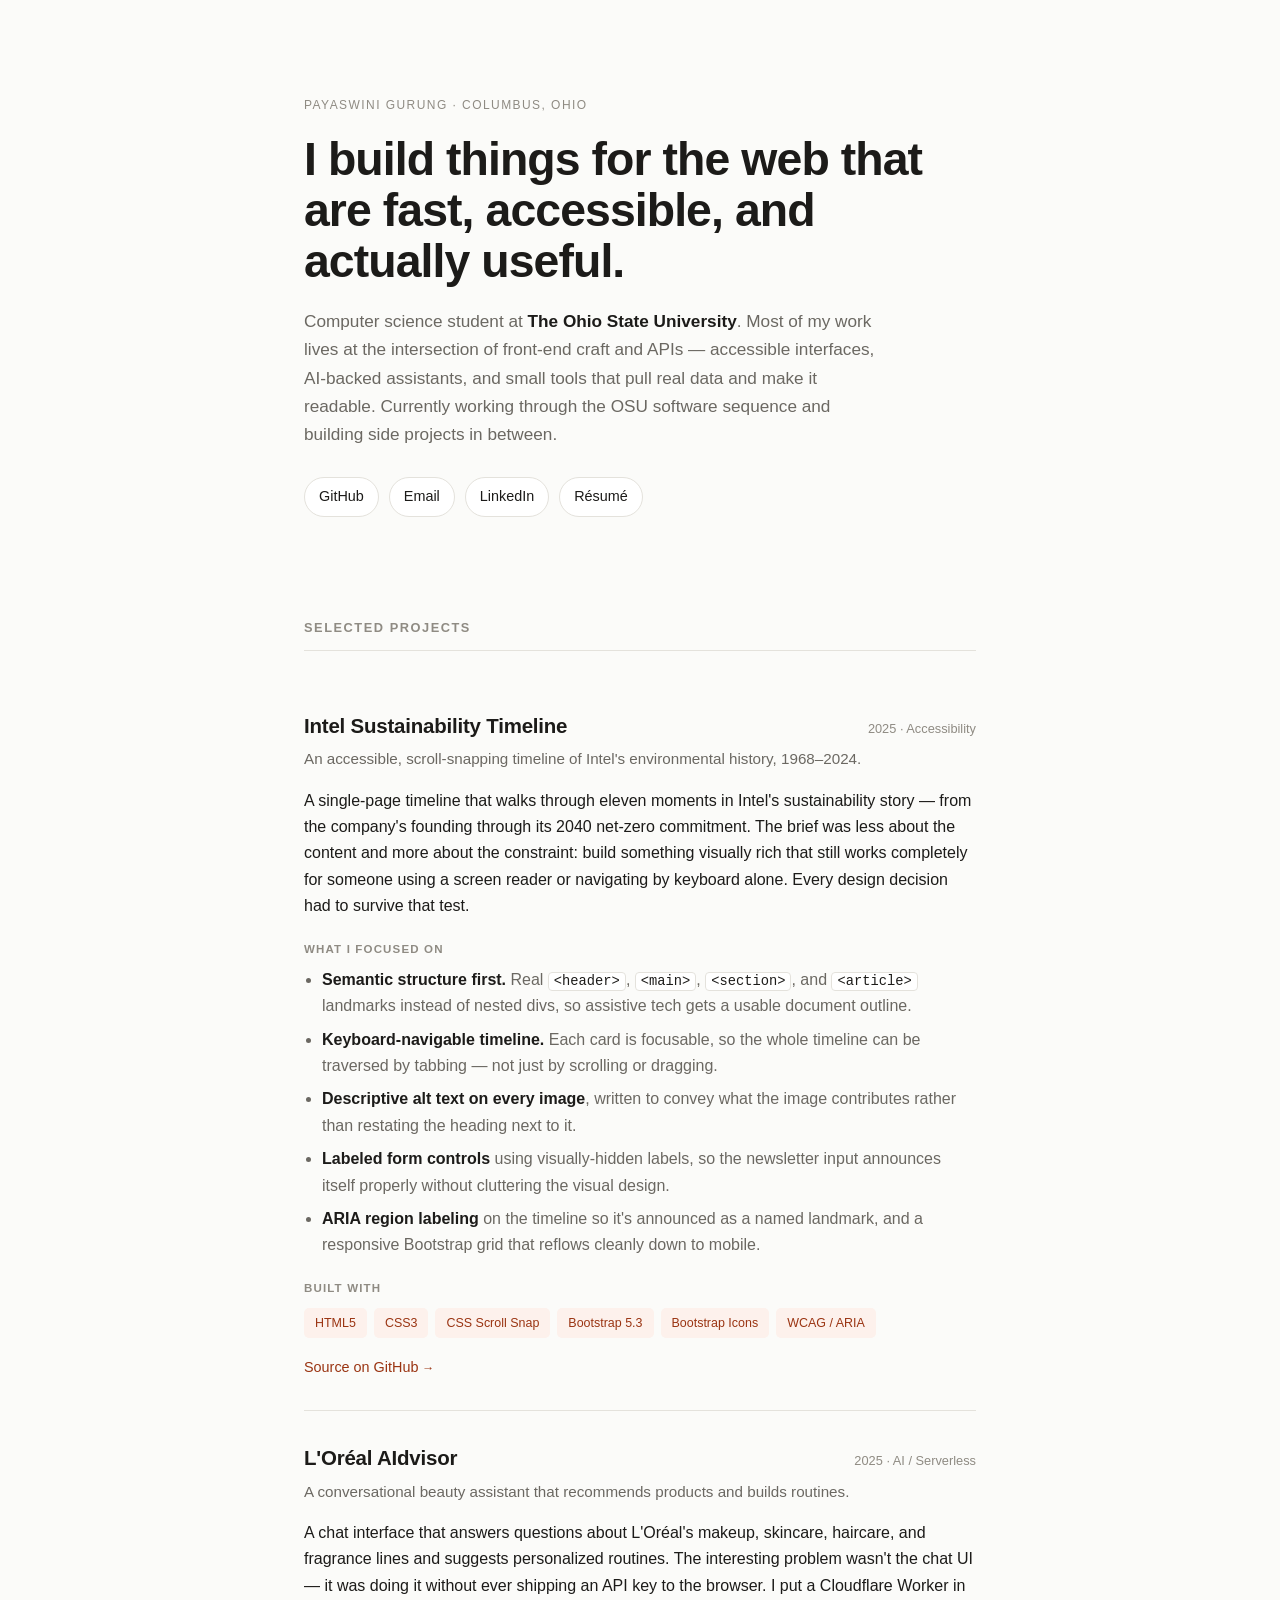
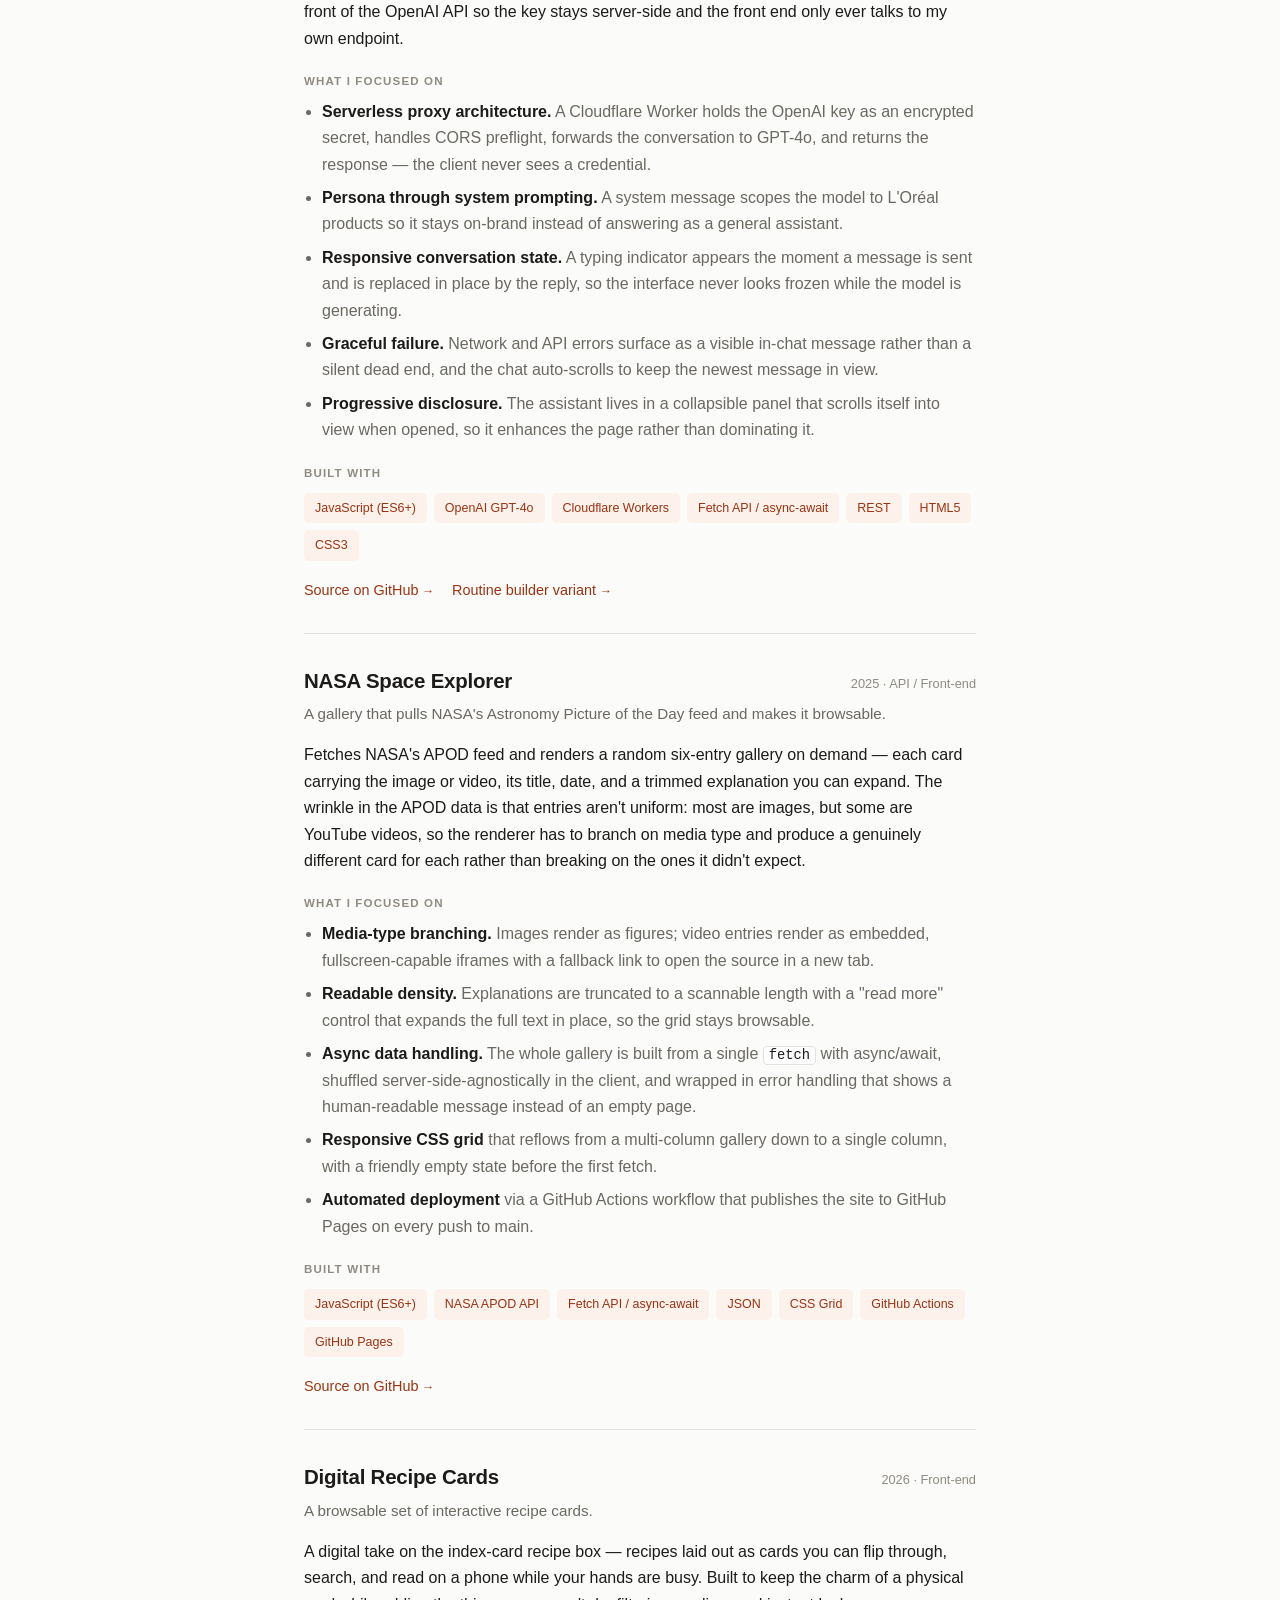
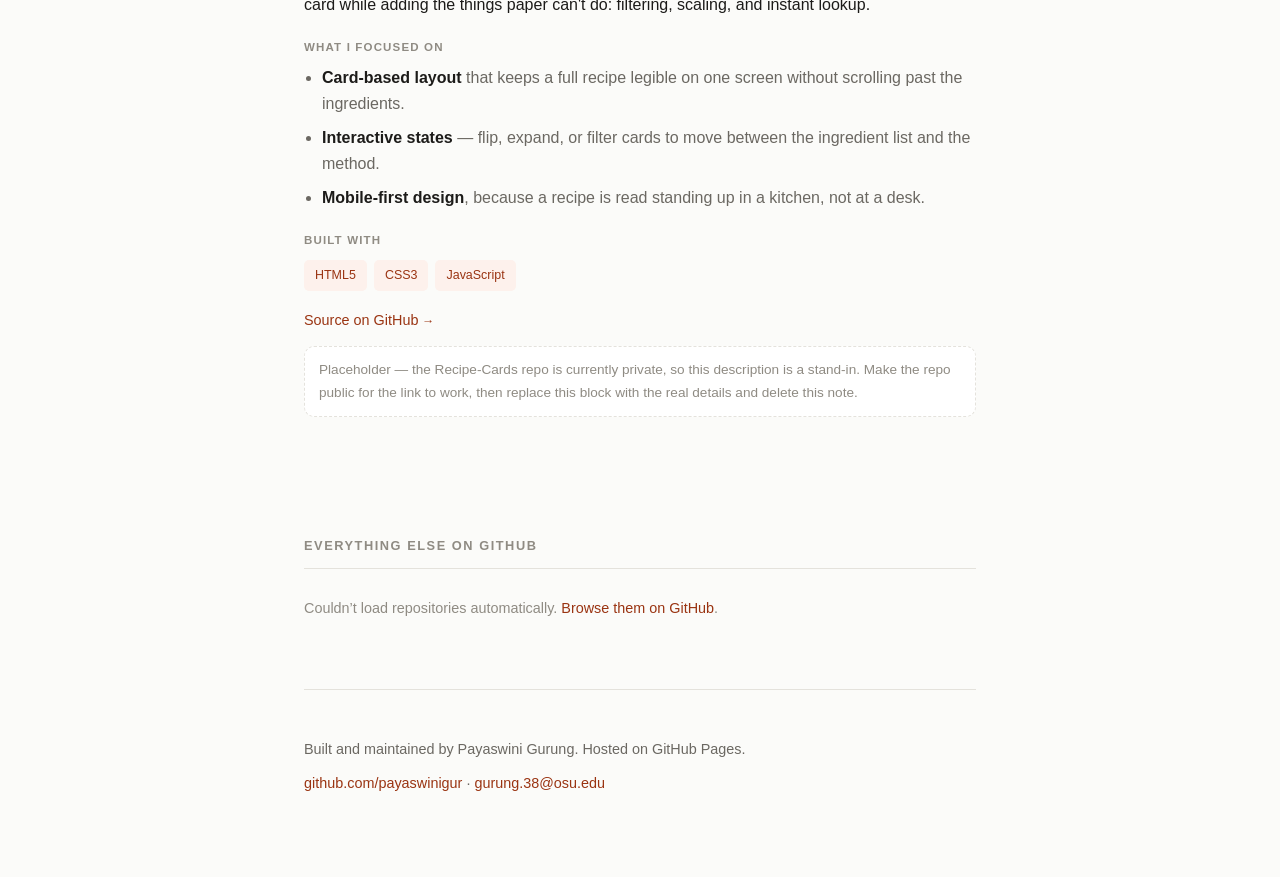
==== index.html @ 6ae2b845 "Add files via upload" ====
<!DOCTYPE html>
<html lang="en">
<head>
<meta charset="utf-8">
<meta name="viewport" content="width=device-width, initial-scale=1">
<title>Payaswini Gurung</title>
<meta name="description" content="Payaswini Gurung — computer science student at The Ohio State University. Projects in accessible web design, AI assistants, and API-driven interfaces.">

<!-- ============================================================
     EDIT ME: search for "EDIT ME" to find everything you should
     personalize — links, intro text, and the recipe card project.
     ============================================================ -->

<style>
  :root {
    --bg:        #fbfbf9;
    --surface:   #ffffff;
    --border:    #e4e2dc;
    --text:      #1c1b19;
    --muted:     #6b6862;
    --faint:     #8f8b83;
    --accent:    #9a3412;
    --accent-bg: #fdf1ec;
    --radius: 10px;
    --maxw: 720px;
  }

  @media (prefers-color-scheme: dark) {
    :root {
      --bg:        #16161a;
      --surface:   #1e1e23;
      --border:    #33333b;
      --text:      #eceae6;
      --muted:     #a5a19a;
      --faint:     #7e7a73;
      --accent:    #f0885c;
      --accent-bg: #2a1f1a;
    }
  }

  * { box-sizing: border-box; }

  html { scroll-behavior: smooth; }

  body {
    margin: 0;
    background: var(--bg);
    color: var(--text);
    font: 16px/1.65 ui-sans-serif, -apple-system, BlinkMacSystemFont, "Segoe UI", Inter, Roboto, Helvetica, Arial, sans-serif;
    -webkit-font-smoothing: antialiased;
  }

  .wrap {
    max-width: var(--maxw);
    margin: 0 auto;
    padding: 0 24px;
  }

  a { color: var(--accent); text-decoration: none; }
  a:hover { text-decoration: underline; }
  a:focus-visible,
  button:focus-visible {
    outline: 2px solid var(--accent);
    outline-offset: 3px;
    border-radius: 3px;
  }

  /* ---------- skip link ---------- */
  .skip {
    position: absolute;
    left: -9999px;
    top: 0;
    background: var(--accent);
    color: #fff;
    padding: 10px 16px;
    z-index: 100;
  }
  .skip:focus { left: 8px; top: 8px; }

  /* ---------- header ---------- */
  header.hero {
    padding: 96px 0 56px;
  }
  .eyebrow {
    font-size: 12px;
    letter-spacing: .12em;
    text-transform: uppercase;
    color: var(--faint);
    margin: 0 0 18px;
  }
  h1 {
    font-size: clamp(2.1rem, 6vw, 2.9rem);
    line-height: 1.1;
    letter-spacing: -0.02em;
    margin: 0 0 20px;
    font-weight: 600;
  }
  .lede {
    font-size: 1.075rem;
    color: var(--muted);
    margin: 0 0 28px;
    max-width: 60ch;
  }
  .lede strong { color: var(--text); font-weight: 600; }

  .links {
    display: flex;
    flex-wrap: wrap;
    gap: 10px;
    list-style: none;
    padding: 0;
    margin: 0;
  }
  .links a {
    display: inline-block;
    padding: 7px 14px;
    border: 1px solid var(--border);
    border-radius: 100px;
    font-size: .9rem;
    color: var(--text);
    background: var(--surface);
    transition: border-color .15s, color .15s;
  }
  .links a:hover {
    text-decoration: none;
    border-color: var(--accent);
    color: var(--accent);
  }

  /* ---------- sections ---------- */
  section { padding: 44px 0; }

  h2 {
    font-size: .8rem;
    letter-spacing: .12em;
    text-transform: uppercase;
    color: var(--faint);
    font-weight: 600;
    margin: 0 0 28px;
    padding-bottom: 12px;
    border-bottom: 1px solid var(--border);
  }

  /* ---------- project ---------- */
  .project {
    padding: 30px 0;
    border-bottom: 1px solid var(--border);
  }
  .project:last-of-type { border-bottom: none; }

  .project-head {
    display: flex;
    align-items: baseline;
    justify-content: space-between;
    gap: 16px;
    flex-wrap: wrap;
    margin-bottom: 4px;
  }
  .project h3 {
    font-size: 1.28rem;
    font-weight: 600;
    letter-spacing: -0.01em;
    margin: 0;
  }
  .project h3 a { color: var(--text); }
  .project h3 a:hover { color: var(--accent); text-decoration: none; }

  .meta {
    font-size: .8rem;
    color: var(--faint);
    white-space: nowrap;
  }

  .tagline {
    color: var(--muted);
    font-size: .95rem;
    margin: 0 0 16px;
  }

  .project p.body { margin: 0 0 16px; }

  .detail-label {
    font-size: .72rem;
    letter-spacing: .1em;
    text-transform: uppercase;
    color: var(--faint);
    font-weight: 600;
    margin: 20px 0 8px;
  }

  .project ul.points {
    margin: 0 0 4px;
    padding-left: 18px;
  }
  .project ul.points li {
    margin-bottom: 7px;
    color: var(--muted);
  }
  .project ul.points li strong { color: var(--text); font-weight: 600; }

  code {
    font-family: ui-monospace, SFMono-Regular, "SF Mono", Menlo, Consolas, monospace;
    font-size: .86em;
    background: var(--surface);
    border: 1px solid var(--border);
    border-radius: 4px;
    padding: 1px 5px;
    color: var(--text);
  }

  /* ---------- tech chips ---------- */
  .stack {
    display: flex;
    flex-wrap: wrap;
    gap: 7px;
    list-style: none;
    padding: 0;
    margin: 10px 0 18px;
  }
  .stack li {
    font-size: .78rem;
    padding: 4px 10px;
    border-radius: 5px;
    background: var(--accent-bg);
    color: var(--accent);
    border: 1px solid transparent;
    font-weight: 500;
  }

  .project-links {
    display: flex;
    gap: 18px;
    flex-wrap: wrap;
    font-size: .9rem;
    margin-top: 18px;
  }
  .project-links a::after {
    content: " →";
    font-size: .85em;
  }

  .note {
    font-size: .85rem;
    color: var(--faint);
    background: var(--surface);
    border: 1px dashed var(--border);
    border-radius: var(--radius);
    padding: 12px 14px;
    margin: 14px 0 0;
  }

  /* ---------- repo grid ---------- */
  #repo-grid {
    display: grid;
    grid-template-columns: repeat(auto-fill, minmax(220px, 1fr));
    gap: 12px;
    list-style: none;
    padding: 0;
    margin: 0;
  }
  .repo {
    border: 1px solid var(--border);
    border-radius: var(--radius);
    background: var(--surface);
    padding: 15px 16px;
    transition: border-color .15s;
  }
  .repo:hover { border-color: var(--accent); }
  .repo a {
    color: var(--text);
    font-weight: 600;
    font-size: .95rem;
    word-break: break-word;
  }
  .repo a:hover { color: var(--accent); text-decoration: none; }
  .repo p {
    margin: 6px 0 0;
    font-size: .85rem;
    color: var(--muted);
  }
  .repo .lang {
    display: inline-block;
    margin-top: 10px;
    font-size: .74rem;
    color: var(--faint);
  }
  .status {
    color: var(--faint);
    font-size: .9rem;
    margin: 0;
  }

  /* ---------- footer ---------- */
  footer {
    padding: 48px 0 72px;
    border-top: 1px solid var(--border);
    margin-top: 24px;
    color: var(--muted);
    font-size: .9rem;
  }
  footer p { margin: 0 0 10px; }

  @media (max-width: 520px) {
    header.hero { padding: 64px 0 40px; }
    .meta { white-space: normal; }
  }
</style>
</head>
<body>

<a class="skip" href="#main">Skip to content</a>

<div class="wrap">

  <header class="hero">
    <p class="eyebrow">Payaswini&nbsp;Gurung · Columbus, Ohio</p>
    <h1>I build things for the web that are fast, accessible, and actually useful.</h1>

    <!-- EDIT ME: rewrite this paragraph in your own voice -->
    <p class="lede">
      Computer science student at <strong>The Ohio State University</strong>. Most of my work
      lives at the intersection of front-end craft and APIs — accessible interfaces, AI-backed
      assistants, and small tools that pull real data and make it readable. Currently working
      through the OSU software sequence and building side projects in between.
    </p>

    <!-- EDIT ME: swap in your real LinkedIn / resume URLs, or delete lines you don't want -->
    <ul class="links">
      <li><a href="https://github.com/payaswinigur">GitHub</a></li>
      <li><a href="mailto:gurung.38@osu.edu">Email</a></li>
      <li><a href="https://www.linkedin.com/in/YOUR-LINKEDIN-HANDLE">LinkedIn</a></li>
      <li><a href="resume.pdf">Résumé</a></li>
    </ul>
  </header>

  <main id="main">

    <!-- ==================== FEATURED PROJECTS ==================== -->
    <section id="projects">
      <h2>Selected Projects</h2>

      <!-- ---------- 1. Intel Accessibility ---------- -->
      <article class="project">
        <div class="project-head">
          <h3><a href="https://github.com/payaswinigur/03IntelAccesibility">Intel Sustainability Timeline</a></h3>
          <span class="meta">2025 · Accessibility</span>
        </div>
        <p class="tagline">An accessible, scroll-snapping timeline of Intel's environmental history, 1968–2024.</p>

        <p class="body">
          A single-page timeline that walks through eleven moments in Intel's sustainability
          story — from the company's founding through its 2040 net-zero commitment. The brief was
          less about the content and more about the constraint: build something visually rich
          that still works completely for someone using a screen reader or navigating by keyboard
          alone. Every design decision had to survive that test.
        </p>

        <p class="detail-label">What I focused on</p>
        <ul class="points">
          <li><strong>Semantic structure first.</strong> Real <code>&lt;header&gt;</code>, <code>&lt;main&gt;</code>, <code>&lt;section&gt;</code>, and <code>&lt;article&gt;</code> landmarks instead of nested divs, so assistive tech gets a usable document outline.</li>
          <li><strong>Keyboard-navigable timeline.</strong> Each card is focusable, so the whole timeline can be traversed by tabbing — not just by scrolling or dragging.</li>
          <li><strong>Descriptive alt text on every image</strong>, written to convey what the image contributes rather than restating the heading next to it.</li>
          <li><strong>Labeled form controls</strong> using visually-hidden labels, so the newsletter input announces itself properly without cluttering the visual design.</li>
          <li><strong>ARIA region labeling</strong> on the timeline so it's announced as a named landmark, and a responsive Bootstrap grid that reflows cleanly down to mobile.</li>
        </ul>

        <p class="detail-label">Built with</p>
        <ul class="stack">
          <li>HTML5</li>
          <li>CSS3</li>
          <li>CSS Scroll Snap</li>
          <li>Bootstrap 5.3</li>
          <li>Bootstrap Icons</li>
          <li>WCAG / ARIA</li>
        </ul>

        <div class="project-links">
          <a href="https://github.com/payaswinigur/03IntelAccesibility">Source on GitHub</a>
        </div>
      </article>

      <!-- ---------- 2. L'Oréal chatbot ---------- -->
      <article class="project">
        <div class="project-head">
          <h3><a href="https://github.com/payaswinigur/lorealChatBot">L'Oréal AIdvisor</a></h3>
          <span class="meta">2025 · AI / Serverless</span>
        </div>
        <p class="tagline">A conversational beauty assistant that recommends products and builds routines.</p>

        <p class="body">
          A chat interface that answers questions about L'Oréal's makeup, skincare, haircare, and
          fragrance lines and suggests personalized routines. The interesting problem wasn't the
          chat UI — it was doing it without ever shipping an API key to the browser. I put a
          Cloudflare Worker in front of the OpenAI API so the key stays server-side and the
          front end only ever talks to my own endpoint.
        </p>

        <p class="detail-label">What I focused on</p>
        <ul class="points">
          <li><strong>Serverless proxy architecture.</strong> A Cloudflare Worker holds the OpenAI key as an encrypted secret, handles CORS preflight, forwards the conversation to GPT-4o, and returns the response — the client never sees a credential.</li>
          <li><strong>Persona through system prompting.</strong> A system message scopes the model to L'Oréal products so it stays on-brand instead of answering as a general assistant.</li>
          <li><strong>Responsive conversation state.</strong> A typing indicator appears the moment a message is sent and is replaced in place by the reply, so the interface never looks frozen while the model is generating.</li>
          <li><strong>Graceful failure.</strong> Network and API errors surface as a visible in-chat message rather than a silent dead end, and the chat auto-scrolls to keep the newest message in view.</li>
          <li><strong>Progressive disclosure.</strong> The assistant lives in a collapsible panel that scrolls itself into view when opened, so it enhances the page rather than dominating it.</li>
        </ul>

        <p class="detail-label">Built with</p>
        <ul class="stack">
          <li>JavaScript (ES6+)</li>
          <li>OpenAI GPT-4o</li>
          <li>Cloudflare Workers</li>
          <li>Fetch API / async-await</li>
          <li>REST</li>
          <li>HTML5</li>
          <li>CSS3</li>
        </ul>

        <div class="project-links">
          <a href="https://github.com/payaswinigur/lorealChatBot">Source on GitHub</a>
          <a href="https://github.com/payaswinigur/09-prj-loreal-routine-builder">Routine builder variant</a>
        </div>
      </article>

      <!-- ---------- 3. NASA Space Explorer ---------- -->
      <article class="project">
        <div class="project-head">
          <h3><a href="https://github.com/payaswinigur/09-nasa-space-explorer-v2">NASA Space Explorer</a></h3>
          <span class="meta">2025 · API / Front-end</span>
        </div>
        <p class="tagline">A gallery that pulls NASA's Astronomy Picture of the Day feed and makes it browsable.</p>

        <p class="body">
          Fetches NASA's APOD feed and renders a random six-entry gallery on demand — each card
          carrying the image or video, its title, date, and a trimmed explanation you can expand.
          The wrinkle in the APOD data is that entries aren't uniform: most are images, but some
          are YouTube videos, so the renderer has to branch on media type and produce a genuinely
          different card for each rather than breaking on the ones it didn't expect.
        </p>

        <p class="detail-label">What I focused on</p>
        <ul class="points">
          <li><strong>Media-type branching.</strong> Images render as figures; video entries render as embedded, fullscreen-capable iframes with a fallback link to open the source in a new tab.</li>
          <li><strong>Readable density.</strong> Explanations are truncated to a scannable length with a "read more" control that expands the full text in place, so the grid stays browsable.</li>
          <li><strong>Async data handling.</strong> The whole gallery is built from a single <code>fetch</code> with async/await, shuffled server-side-agnostically in the client, and wrapped in error handling that shows a human-readable message instead of an empty page.</li>
          <li><strong>Responsive CSS grid</strong> that reflows from a multi-column gallery down to a single column, with a friendly empty state before the first fetch.</li>
          <li><strong>Automated deployment</strong> via a GitHub Actions workflow that publishes the site to GitHub Pages on every push to main.</li>
        </ul>

        <p class="detail-label">Built with</p>
        <ul class="stack">
          <li>JavaScript (ES6+)</li>
          <li>NASA APOD API</li>
          <li>Fetch API / async-await</li>
          <li>JSON</li>
          <li>CSS Grid</li>
          <li>GitHub Actions</li>
          <li>GitHub Pages</li>
        </ul>

        <div class="project-links">
          <a href="https://github.com/payaswinigur/09-nasa-space-explorer-v2">Source on GitHub</a>
        </div>
      </article>

      <!-- ---------- 4. Digital Recipe Cards ---------- -->
      <!-- EDIT ME: this repo is private, so I couldn't read the code. Replace the
           description, bullets, and stack below with the real details, then delete
           the .note paragraph at the bottom of this block. -->
      <article class="project">
        <div class="project-head">
          <h3><a href="https://github.com/payaswinigur/Recipe-Cards">Digital Recipe Cards</a></h3>
          <span class="meta">2026 · Front-end</span>
        </div>
        <p class="tagline">A browsable set of interactive recipe cards.</p>

        <p class="body">
          A digital take on the index-card recipe box — recipes laid out as cards you can flip
          through, search, and read on a phone while your hands are busy. Built to keep the
          charm of a physical card while adding the things paper can't do: filtering, scaling,
          and instant lookup.
        </p>

        <p class="detail-label">What I focused on</p>
        <ul class="points">
          <li><strong>Card-based layout</strong> that keeps a full recipe legible on one screen without scrolling past the ingredients.</li>
          <li><strong>Interactive states</strong> — flip, expand, or filter cards to move between the ingredient list and the method.</li>
          <li><strong>Mobile-first design</strong>, because a recipe is read standing up in a kitchen, not at a desk.</li>
        </ul>

        <p class="detail-label">Built with</p>
        <ul class="stack">
          <li>HTML5</li>
          <li>CSS3</li>
          <li>JavaScript</li>
        </ul>

        <div class="project-links">
          <a href="https://github.com/payaswinigur/Recipe-Cards">Source on GitHub</a>
        </div>

        <p class="note">
          Placeholder — the Recipe-Cards repo is currently private, so this description is a
          stand-in. Make the repo public for the link to work, then replace this block with the
          real details and delete this note.
        </p>
      </article>

    </section>

    <!-- ==================== AUTO-LOADED REPOS ==================== -->
    <section id="more">
      <h2>Everything Else on GitHub</h2>
      <p class="status" id="repo-status">Loading repositories…</p>
      <ul id="repo-grid"></ul>
    </section>

  </main>

  <footer>
    <p>Built and maintained by Payaswini Gurung. Hosted on GitHub Pages.</p>
    <p>
      <a href="https://github.com/payaswinigur">github.com/payaswinigur</a> ·
      <a href="mailto:gurung.38@osu.edu">gurung.38@osu.edu</a>
    </p>
  </footer>

</div>

<script>
(function () {
  "use strict";

  var USERNAME = "payaswinigur";

  // Repos already covered in the Selected Projects section above — hidden from the list.
  var FEATURED = [
    "03IntelAccesibility",
    "lorealChatBot",
    "09-prj-loreal-routine-builder",
    "09-nasa-space-explorer-v2",
    "Recipe-Cards"
  ];

  // Nicer display names for repos whose folder name doesn't read well.
  var NAME_OVERRIDES = {
    "IntelLorealChatbot":            "Intel × L'Oréal Chatbot",
    "IntelThroughTheYears":          "Intel Through the Years",
    "PersonalProject":               "DanceFormation",
    "CluelessAI":                    "CluelessAI",
    "charity-waterFinal":            "charity: water — Final",
    "charity-waterPrototype":        "charity: water — Prototype",
    "Travel-Water":                  "Travel: Water",
    "05-prj-intel-event-check-in":   "Intel Event Check-In"
  };

  // Hand-written descriptions. These take priority over GitHub's own description field.
  var FALLBACK_DESC = {
    "IntelLorealChatbot":            "Chat-assistant prototype exploring layout and message flow.",
    "IntelThroughTheYears":          "Interactive timeline of Intel's history and milestones.",
    "05-prj-intel-event-check-in":   "Event check-in form with live attendee tracking and progress state.",
    "charity-waterFinal":            "Interactive game raising awareness for clean-water access.",
    "charity-waterPrototype":        "Early prototype of the charity: water awareness game.",
    "Travel":                        "Browser game built around travel and resource decisions.",
    "Travel-Water":                  "Water-themed variant of the travel game.",
    "PersonalProject":               "DanceFormation — a Java component built through the full OSU software-sequence lifecycle: interfaces, kernel implementation, JUnit tests, and documentation."
  };

  var grid   = document.getElementById("repo-grid");
  var status = document.getElementById("repo-status");

  function esc(s) {
    return String(s == null ? "" : s).replace(/[&<>"']/g, function (c) {
      return { "&": "&amp;", "<": "&lt;", ">": "&gt;", '"': "&quot;", "'": "&#39;" }[c];
    });
  }

  function prettyName(name) {
    if (NAME_OVERRIDES[name]) return NAME_OVERRIDES[name];
    // "09-nasa-space-explorer-v2" -> "Nasa Space Explorer V2"
    return name
      .replace(/^\d+[-_]?(prj[-_])?/i, "")
      .replace(/[-_]+/g, " ")
      .replace(/\s+/g, " ")
      .trim()
      .replace(/\b\w/g, function (m) { return m.toUpperCase(); }) || name;
  }

  fetch("https://api.github.com/users/" + USERNAME + "/repos?per_page=100&sort=updated")
    .then(function (res) {
      if (!res.ok) throw new Error("GitHub responded with " + res.status);
      return res.json();
    })
    .then(function (repos) {
      var list = repos.filter(function (r) {
        return !r.fork && !r.archived && FEATURED.indexOf(r.name) === -1;
      });

      if (!list.length) {
        status.textContent = "No other public repositories right now.";
        return;
      }

      status.remove();

      grid.innerHTML = list.map(function (r) {
        var desc = FALLBACK_DESC[r.name] || r.description || "";
        var lang = r.language ? '<span class="lang">' + esc(r.language) + "</span>" : "";
        return '<li class="repo">' +
                 '<a href="' + esc(r.html_url) + '">' + esc(prettyName(r.name)) + "</a>" +
                 (desc ? "<p>" + esc(desc) + "</p>" : "") +
                 lang +
               "</li>";
      }).join("");
    })
    .catch(function (err) {
      status.innerHTML = 'Couldn’t load repositories automatically. ' +
        '<a href="https://github.com/' + USERNAME + '?tab=repositories">Browse them on GitHub</a>.';
      if (window.console) console.error(err);
    });
})();
</script>

</body>
</html>
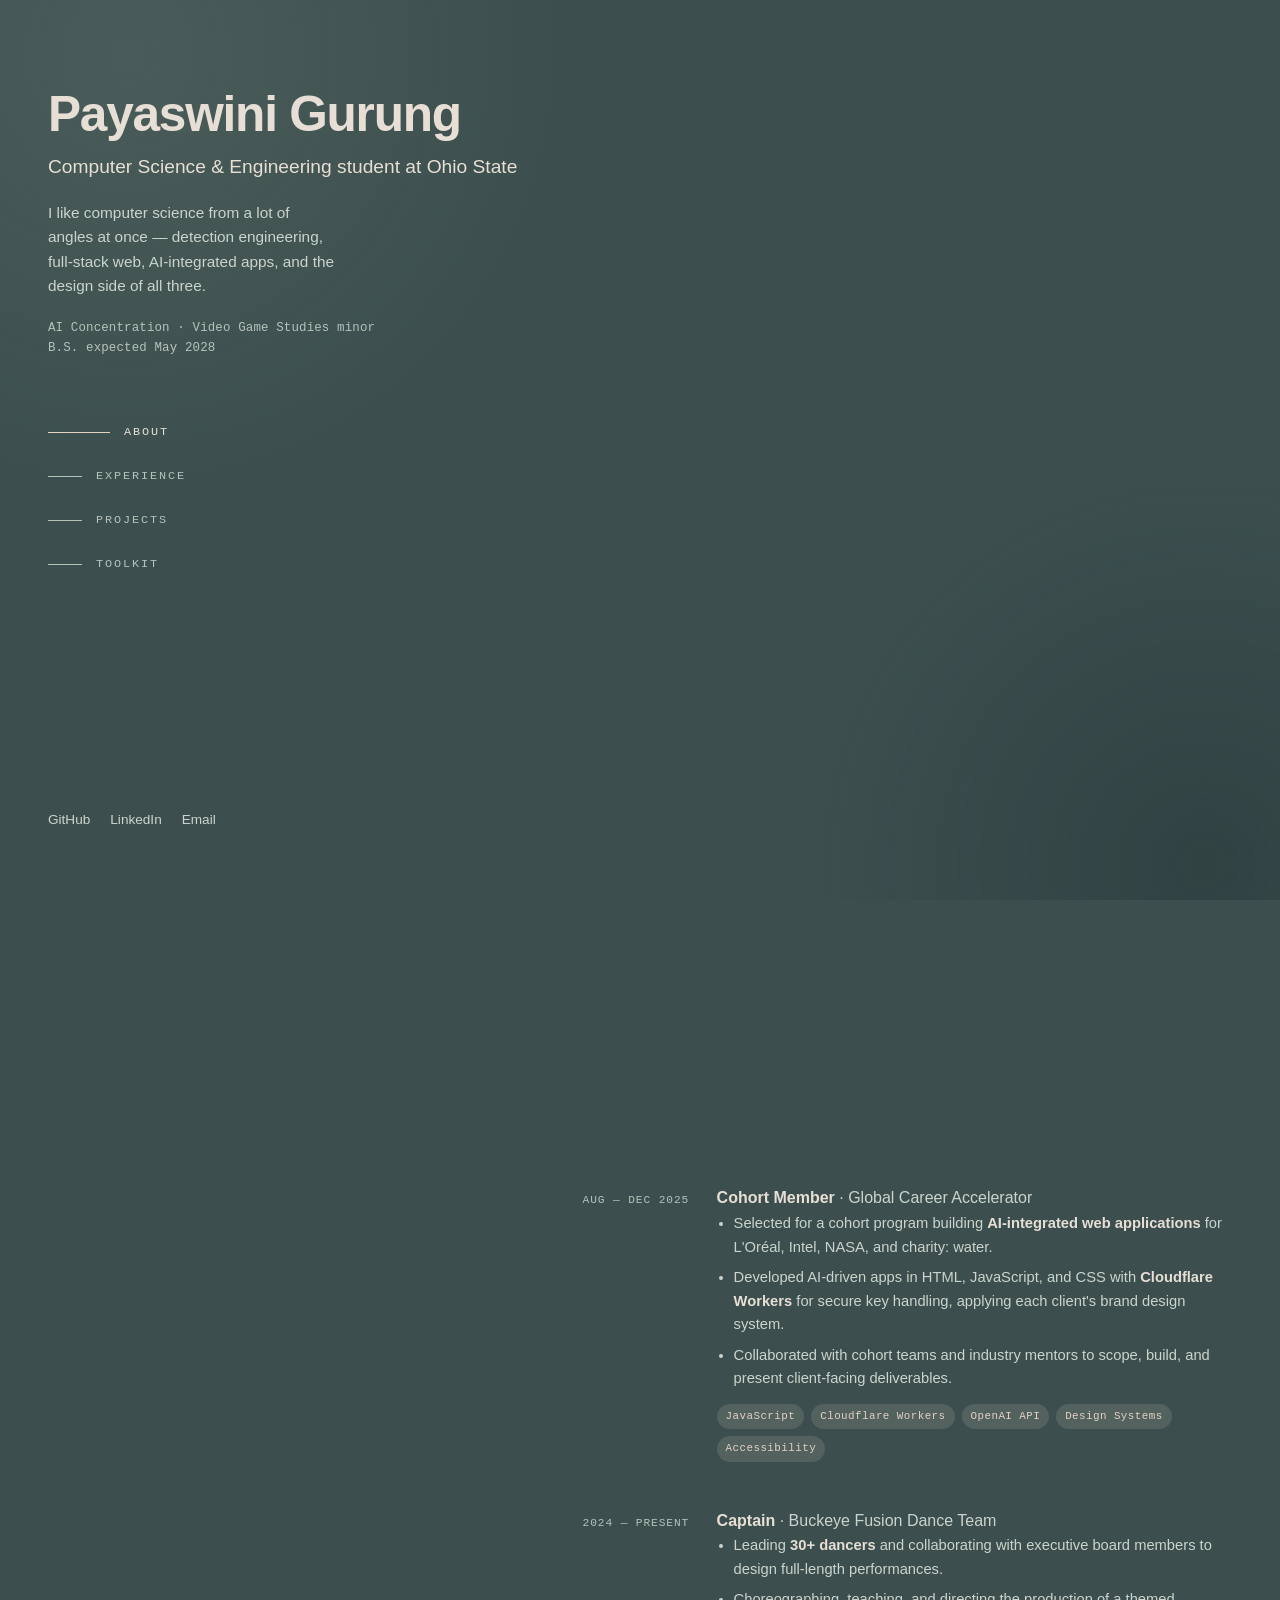
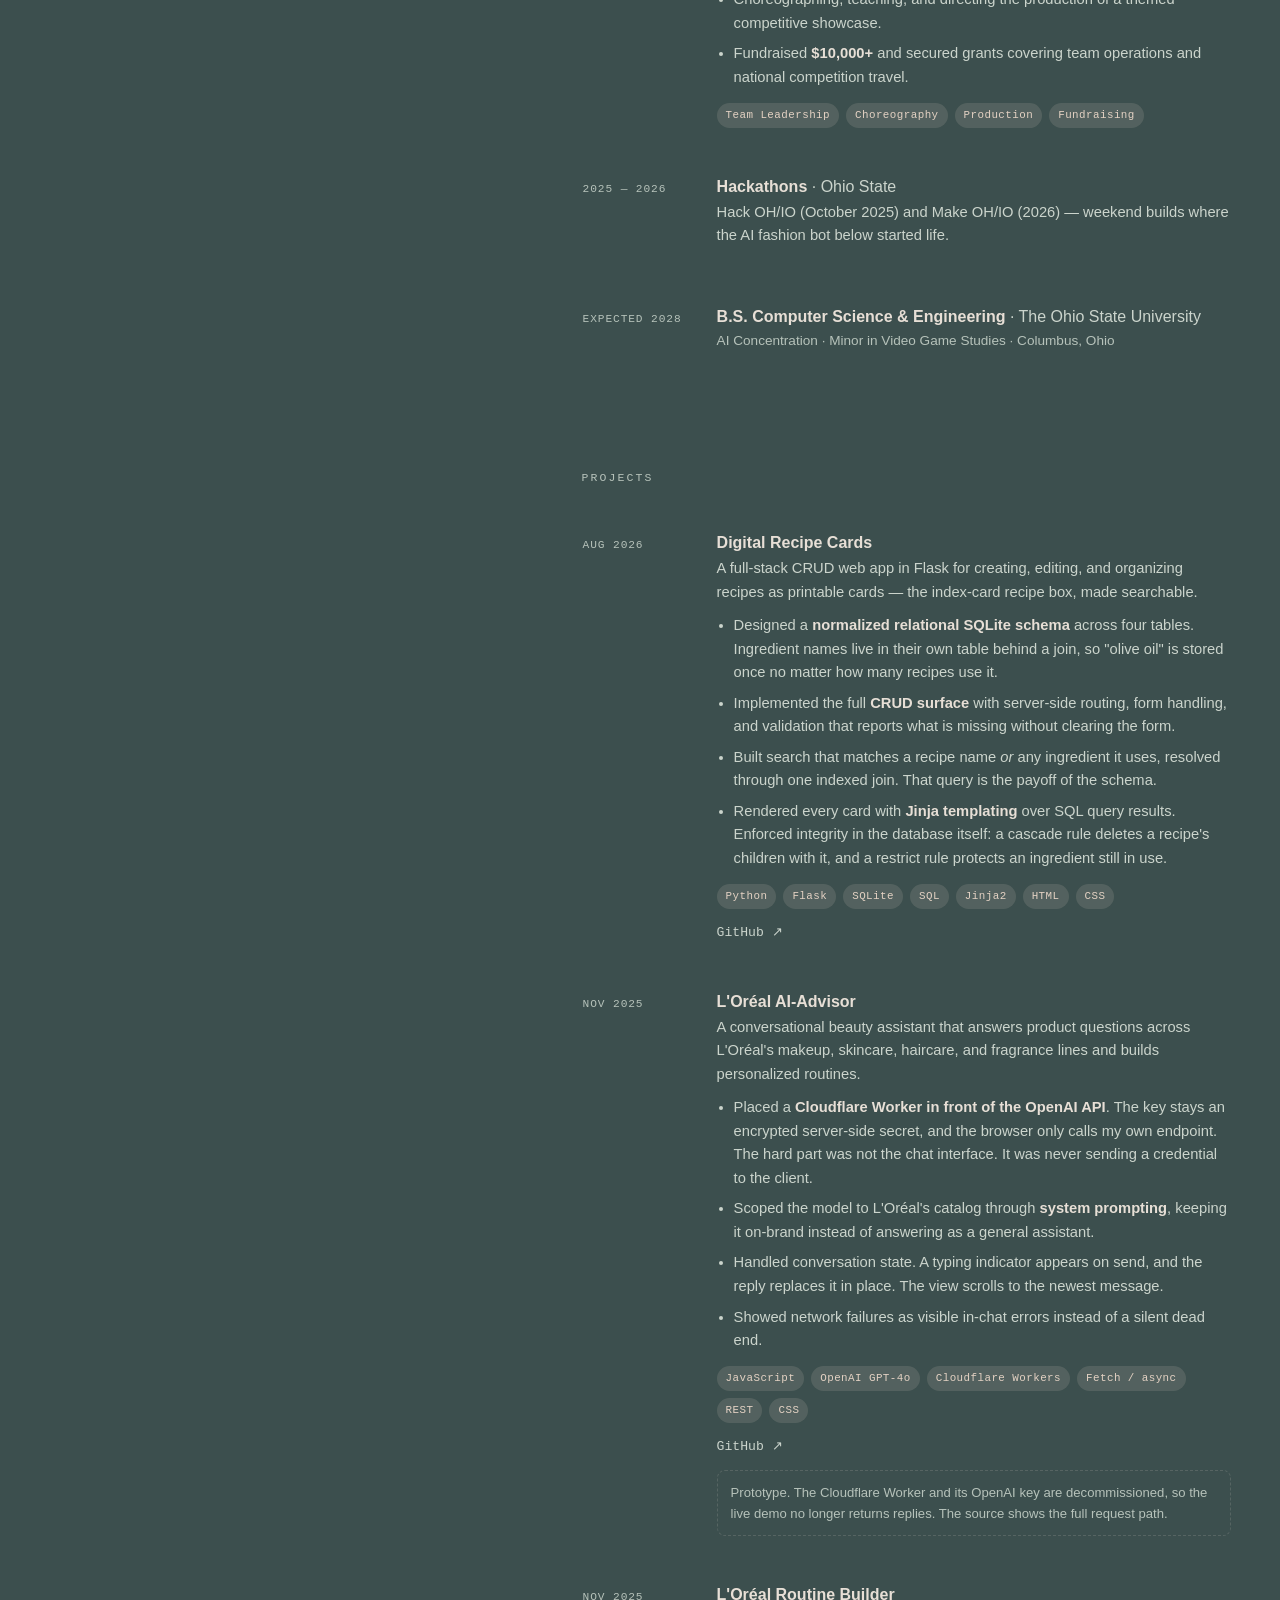
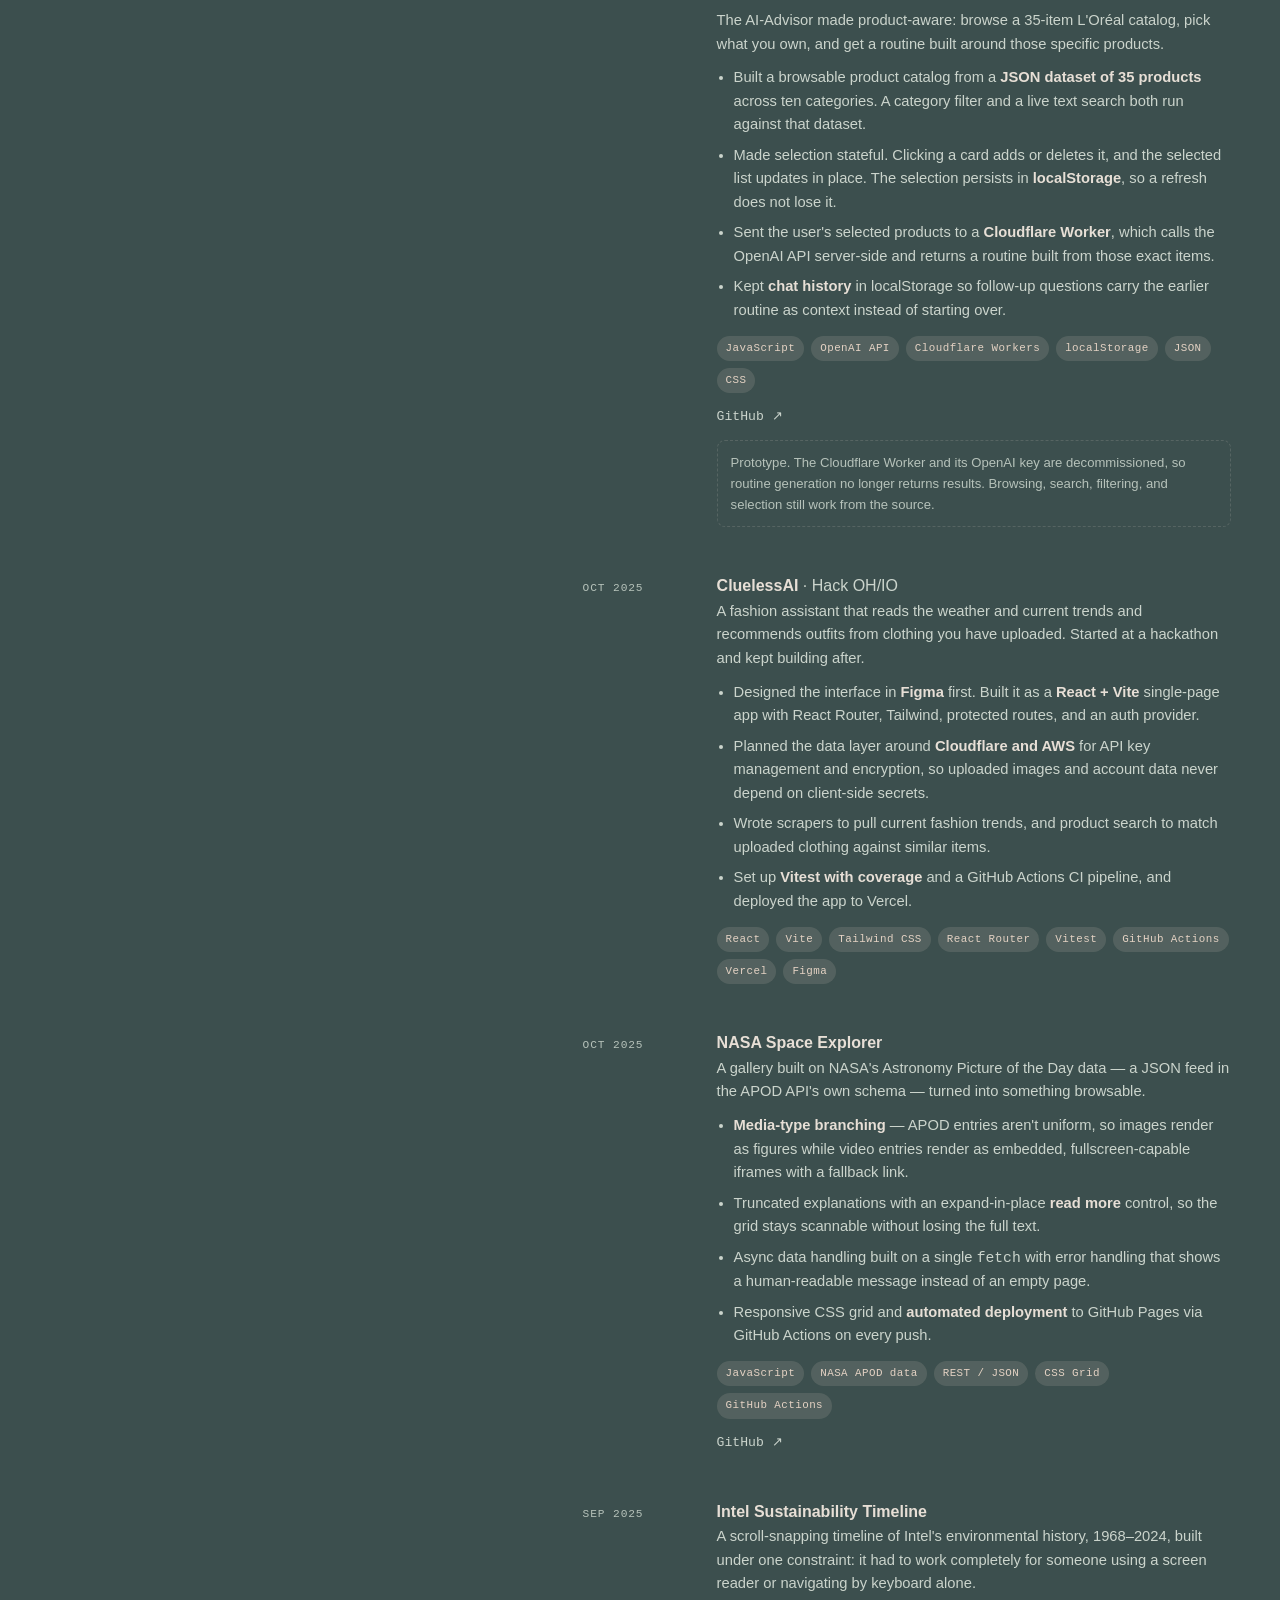
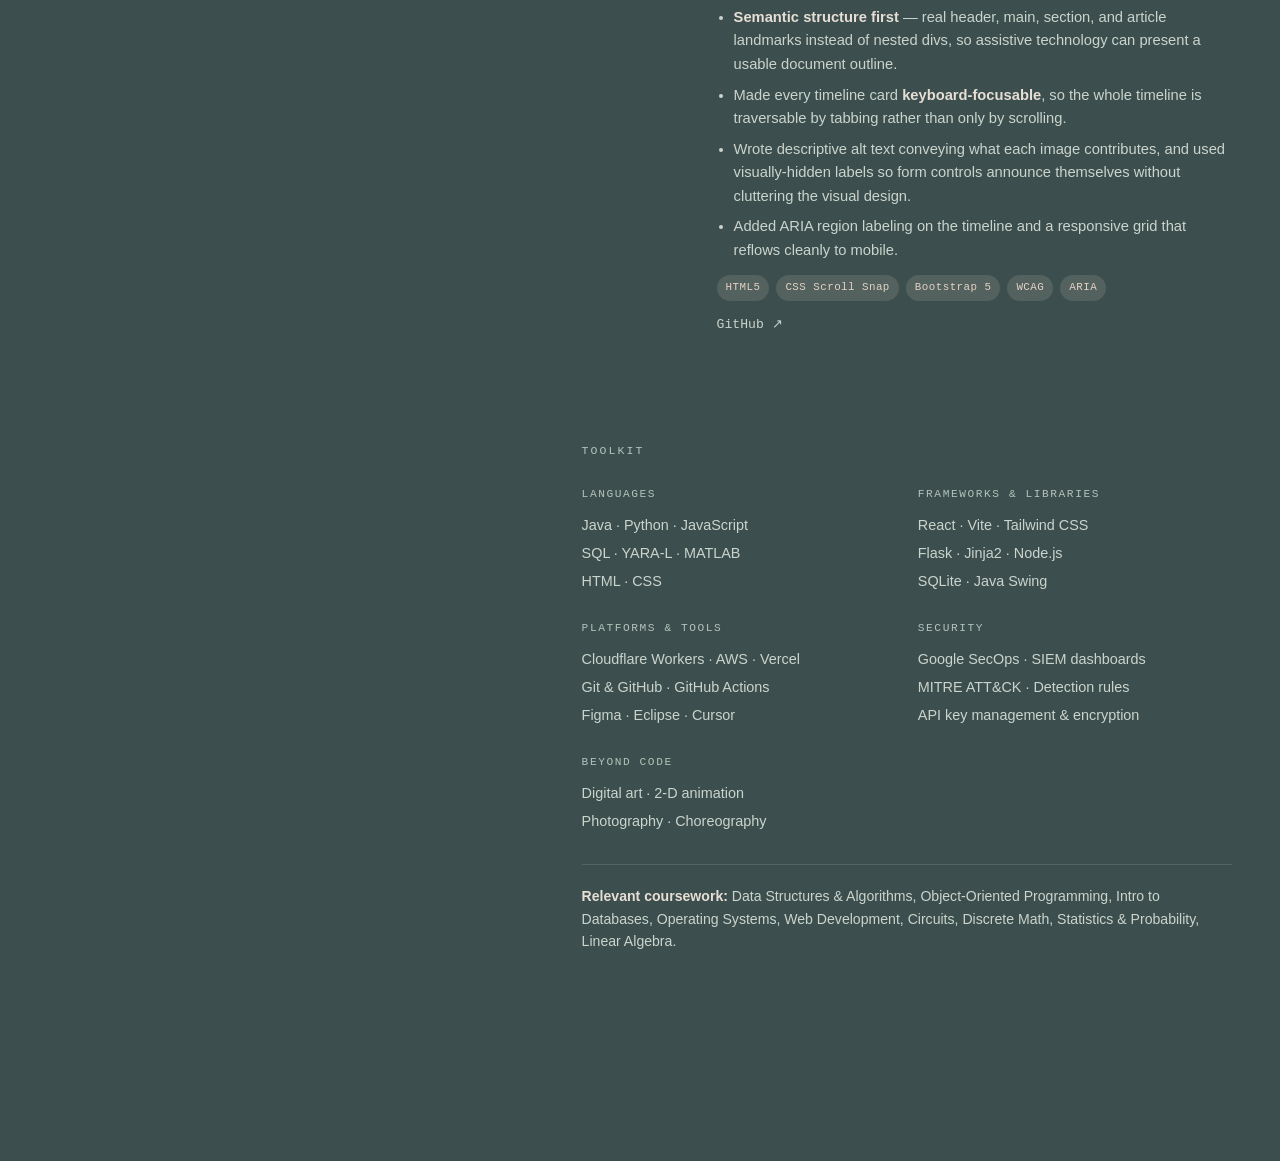
==== commit f2e1cda5: "Add files via upload" ====
--- a/index.html
+++ b/index.html
@@ -4,305 +4,448 @@
 <meta charset="utf-8">
 <meta name="viewport" content="width=device-width, initial-scale=1">
 <title>Payaswini Gurung</title>
-<meta name="description" content="Payaswini Gurung — computer science student at The Ohio State University. Projects in accessible web design, AI assistants, and API-driven interfaces.">
+<meta name="description" content="Payaswini Gurung — Computer Science &amp; Engineering student at Ohio State with an AI concentration. Security engineering, full-stack web, and AI-integrated applications.">
+<meta name="theme-color" content="#3c4f4e">
+
+<!-- Marks the page as scripted before first paint, so revealed content is
+     hidden from the start instead of flashing in and then hiding. -->
+<script>document.documentElement.className += " js";</script>
 
 <!-- ============================================================
-     EDIT ME: search for "EDIT ME" to find everything you should
-     personalize — links, intro text, and the recipe card project.
+     Search "EDIT ME" for the few things worth personalizing.
+     Everything else is pulled from your resume and your repos.
      ============================================================ -->
 
 <style>
   :root {
-    --bg:        #fbfbf9;
-    --surface:   #ffffff;
-    --border:    #e4e2dc;
-    --text:      #1c1b19;
-    --muted:     #6b6862;
-    --faint:     #8f8b83;
-    --accent:    #9a3412;
-    --accent-bg: #fdf1ec;
-    --radius: 10px;
-    --maxw: 720px;
-  }
-
-  @media (prefers-color-scheme: dark) {
-    :root {
-      --bg:        #16161a;
-      --surface:   #1e1e23;
-      --border:    #33333b;
-      --text:      #eceae6;
-      --muted:     #a5a19a;
-      --faint:     #7e7a73;
-      --accent:    #f0885c;
-      --accent-bg: #2a1f1a;
-    }
+    /* Palette — cream / blush / sage / deep green / ink.
+       Contrast against --bg, all AA or better at body size:
+       text 6.6 · accent 5.9 · muted 5.7 · faint 4.7 */
+    --bg:          #3c4f4e;               /* deep green, page base    */
+    --bg-raised:   #475d5c;               /* deep green, cards        */
+    --border:      rgba(231, 223, 214, .15);
+    --text:        #e7dfd6;               /* cream                    */
+    --muted:       #cbd4cc;
+    --faint:       #b6c2ba;
+    --accent:      #e4d2c4;               /* blush                    */
+    --accent-soft: rgba(228, 210, 196, .14);
+    --accent-line: rgba(228, 210, 196, .45);
+    --sage:        #97a69b;
+    --ink:         #141f26;
+
+    --mono: ui-monospace, SFMono-Regular, "SF Mono", Menlo, Consolas, "Liberation Mono", monospace;
+    --sans: ui-sans-serif, -apple-system, BlinkMacSystemFont, "Segoe UI", Inter, Roboto, Helvetica, Arial, sans-serif;
   }
 
   * { box-sizing: border-box; }
-
   html { scroll-behavior: smooth; }
+  @media (prefers-reduced-motion: reduce) {
+    html { scroll-behavior: auto; }
+    *, *::before, *::after { animation: none !important; transition: none !important; }
+  }
 
   body {
     margin: 0;
     background: var(--bg);
+    color: var(--muted);
+    font: 16px/1.6 var(--sans);
+    -webkit-font-smoothing: antialiased;
+  }
+
+  /* A soft, static wash in the corner — no cursor tracking, no motion. */
+  body::before {
+    content: "";
+    position: fixed;
+    inset: 0;
+    pointer-events: none;
+    z-index: 0;
+    background:
+      radial-gradient(700px circle at 10% 6%,  rgba(151, 166, 155, .16), transparent 64%),
+      radial-gradient(620px circle at 94% 96%, rgba(20,  31,  38,  .28), transparent 62%);
+  }
+
+  a { color: var(--accent); text-decoration: none; }
+  a:focus-visible, button:focus-visible {
+    outline: 2px solid var(--accent);
+    outline-offset: 4px;
+    border-radius: 3px;
+  }
+
+  .skip {
+    position: absolute; left: -9999px; top: 0; z-index: 100;
+    background: var(--accent); color: var(--ink); font-weight: 600;
+    padding: 10px 16px;
+  }
+  .skip:focus { left: 12px; top: 12px; }
+
+  /* ============ SHELL ============ */
+  .shell {
+    position: relative;
+    z-index: 1;
+    /* Contains the slide-in without creating a scroll container, so the
+       sticky left column keeps working. */
+    overflow-x: clip;
+    max-width: 1240px;
+    margin: 0 auto;
+    padding: 0 28px;
+  }
+
+  @media (min-width: 1024px) {
+    .shell {
+      display: grid;
+      grid-template-columns: minmax(0, 40%) minmax(0, 60%);
+      gap: 60px;
+    }
+  }
+
+  /* ============ LEFT COLUMN ============ */
+  .side { padding: 72px 0 40px; }
+
+  @media (min-width: 1024px) {
+    .side {
+      position: sticky;
+      top: 0;
+      height: 100vh;
+      display: flex;
+      flex-direction: column;
+      justify-content: space-between;
+      padding: 88px 0 68px;
+    }
+  }
+
+  .name {
+    font-size: clamp(2.3rem, 5.2vw, 3.1rem);
+    line-height: 1.05;
+    letter-spacing: -0.025em;
+    font-weight: 600;
     color: var(--text);
-    font: 16px/1.65 ui-sans-serif, -apple-system, BlinkMacSystemFont, "Segoe UI", Inter, Roboto, Helvetica, Arial, sans-serif;
-    -webkit-font-smoothing: antialiased;
-  }
-
-  .wrap {
-    max-width: var(--maxw);
-    margin: 0 auto;
-    padding: 0 24px;
-  }
-
-  a { color: var(--accent); text-decoration: none; }
-  a:hover { text-decoration: underline; }
-  a:focus-visible,
-  button:focus-visible {
-    outline: 2px solid var(--accent);
-    outline-offset: 3px;
-    border-radius: 3px;
-  }
-
-  /* ---------- skip link ---------- */
-  .skip {
-    position: absolute;
-    left: -9999px;
-    top: 0;
-    background: var(--accent);
-    color: #fff;
-    padding: 10px 16px;
-    z-index: 100;
-  }
-  .skip:focus { left: 8px; top: 8px; }
-
-  /* ---------- header ---------- */
-  header.hero {
-    padding: 96px 0 56px;
-  }
-  .eyebrow {
-    font-size: 12px;
-    letter-spacing: .12em;
+    margin: 0 0 12px;
+  }
+  .role {
+    font-size: clamp(1.05rem, 2.2vw, 1.2rem);
+    font-weight: 500;
+    color: var(--text);
+    margin: 0 0 18px;
+  }
+  .tagline {
+    font-size: .96rem;
+    max-width: 34ch;
+    margin: 0;
+  }
+  .edu-line {
+    font-family: var(--mono);
+    font-size: .78rem;
+    color: var(--faint);
+    margin: 20px 0 0;
+    letter-spacing: .01em;
+  }
+
+  /* nav */
+  .side nav { display: none; }
+  @media (min-width: 1024px) {
+    .side nav { display: block; margin-top: 56px; }
+  }
+  .side nav ul { list-style: none; margin: 0; padding: 0; }
+  .side nav li { margin-bottom: 14px; }
+  .side nav a {
+    display: inline-flex;
+    align-items: center;
+    gap: 14px;
+    font-family: var(--mono);
+    font-size: .74rem;
+    letter-spacing: .16em;
     text-transform: uppercase;
     color: var(--faint);
-    margin: 0 0 18px;
-  }
-  h1 {
-    font-size: clamp(2.1rem, 6vw, 2.9rem);
-    line-height: 1.1;
-    letter-spacing: -0.02em;
-    margin: 0 0 20px;
-    font-weight: 600;
-  }
-  .lede {
-    font-size: 1.075rem;
-    color: var(--muted);
-    margin: 0 0 28px;
-    max-width: 60ch;
-  }
-  .lede strong { color: var(--text); font-weight: 600; }
-
-  .links {
+    padding: 3px 0;
+    transition: color .2s;
+  }
+  .side nav a .bar {
+    display: block;
+    width: 34px;
+    height: 1px;
+    background: var(--faint);
+    transition: width .2s, background-color .2s;
+  }
+  .side nav a:hover,
+  .side nav a.active { color: var(--text); }
+  .side nav a:hover .bar,
+  .side nav a.active .bar { width: 62px; background: var(--accent); }
+
+  /* socials */
+  .socials {
+    list-style: none;
     display: flex;
     flex-wrap: wrap;
-    gap: 10px;
-    list-style: none;
+    gap: 20px;
     padding: 0;
-    margin: 0;
-  }
-  .links a {
-    display: inline-block;
-    padding: 7px 14px;
-    border: 1px solid var(--border);
-    border-radius: 100px;
-    font-size: .9rem;
-    color: var(--text);
-    background: var(--surface);
-    transition: border-color .15s, color .15s;
-  }
-  .links a:hover {
-    text-decoration: none;
-    border-color: var(--accent);
-    color: var(--accent);
-  }
-
-  /* ---------- sections ---------- */
-  section { padding: 44px 0; }
-
-  h2 {
-    font-size: .8rem;
-    letter-spacing: .12em;
+    margin: 36px 0 0;
+  }
+  .socials a {
+    font-size: .85rem;
+    color: var(--muted);
+    border-bottom: 1px solid transparent;
+    transition: color .2s, border-color .2s;
+  }
+  .socials a:hover { color: var(--accent); border-bottom-color: var(--accent-line); }
+
+  /* ============ RIGHT COLUMN ============ */
+  main { padding: 0 0 96px; }
+  @media (min-width: 1024px) { main { padding: 88px 0 120px; } }
+
+  section { margin-bottom: 88px; scroll-margin-top: 24px; }
+
+  .section-label {
+    font-family: var(--mono);
+    font-size: .72rem;
+    letter-spacing: .18em;
     text-transform: uppercase;
     color: var(--faint);
+    font-weight: 500;
+    margin: 0 0 26px;
+  }
+
+  /* sticky mini-heading on mobile */
+  .sticky-label {
+    position: sticky;
+    top: 0;
+    z-index: 5;
+    display: block;
+    padding: 14px 0;
+    margin: 0 0 20px;
+    background: rgba(60, 79, 78, .92);
+    backdrop-filter: blur(8px);
+    font-family: var(--mono);
+    font-size: .72rem;
+    letter-spacing: .18em;
+    text-transform: uppercase;
+    color: var(--text);
     font-weight: 600;
-    margin: 0 0 28px;
-    padding-bottom: 12px;
-    border-bottom: 1px solid var(--border);
-  }
-
-  /* ---------- project ---------- */
-  .project {
-    padding: 30px 0;
-    border-bottom: 1px solid var(--border);
-  }
-  .project:last-of-type { border-bottom: none; }
-
-  .project-head {
-    display: flex;
-    align-items: baseline;
-    justify-content: space-between;
-    gap: 16px;
-    flex-wrap: wrap;
-    margin-bottom: 4px;
-  }
-  .project h3 {
-    font-size: 1.28rem;
-    font-weight: 600;
-    letter-spacing: -0.01em;
-    margin: 0;
-  }
-  .project h3 a { color: var(--text); }
-  .project h3 a:hover { color: var(--accent); text-decoration: none; }
-
-  .meta {
-    font-size: .8rem;
-    color: var(--faint);
-    white-space: nowrap;
-  }
-
-  .tagline {
-    color: var(--muted);
-    font-size: .95rem;
-    margin: 0 0 16px;
-  }
-
-  .project p.body { margin: 0 0 16px; }
-
-  .detail-label {
-    font-size: .72rem;
-    letter-spacing: .1em;
+  }
+  @media (min-width: 1024px) { .sticky-label { display: none; } }
+  @media (max-width: 1023px) { .section-label { display: none; } }
+
+  /* Headshot — the photo's light-grey studio background sits hard against
+     the green, so it gets a green inner ring, a blush hairline, and a soft
+     shadow to step the two apart. */
+  .avatar {
+    display: block;
+    width: 118px;
+    height: 118px;
+    border-radius: 50%;
+    object-fit: cover;
+    border: 4px solid var(--bg-raised);
+    box-shadow:
+      0 0 0 1px var(--accent-line),
+      0 10px 30px rgba(20, 31, 38, .38);
+  }
+  .prose p.avatar-wrap { margin: 0 0 26px; }
+
+  .prose p { margin: 0 0 16px; }
+  .prose p:last-child { margin-bottom: 0; }
+  .prose strong { color: var(--text); font-weight: 600; }
+  .prose a {
+    border-bottom: 1px solid var(--accent-line);
+    transition: border-color .2s;
+  }
+  .prose a:hover { border-bottom-color: var(--accent); }
+
+  /* ============ ENTRY CARDS ============ */
+  .entry {
+    display: grid;
+    gap: 4px 22px;
+    padding: 18px;
+    margin: 0 0 10px -18px;
+    width: calc(100% + 36px);
+    border: 1px solid transparent;
+    border-radius: 10px;
+    transition: background-color .2s, border-color .2s;
+  }
+  @media (min-width: 700px) {
+    .entry { grid-template-columns: 112px minmax(0, 1fr); }
+  }
+  .entry:hover, .entry:focus-within {
+    background: var(--bg-raised);
+    border-color: var(--border);
+  }
+
+  .entry .when {
+    font-family: var(--mono);
+    font-size: .7rem;
+    letter-spacing: .08em;
     text-transform: uppercase;
     color: var(--faint);
+    padding-top: 5px;
+    line-height: 1.5;
+  }
+
+  .entry h3 {
+    font-size: 1rem;
     font-weight: 600;
-    margin: 20px 0 8px;
-  }
-
-  .project ul.points {
-    margin: 0 0 4px;
-    padding-left: 18px;
-  }
-  .project ul.points li {
-    margin-bottom: 7px;
-    color: var(--muted);
-  }
-  .project ul.points li strong { color: var(--text); font-weight: 600; }
-
-  code {
-    font-family: ui-monospace, SFMono-Regular, "SF Mono", Menlo, Consolas, monospace;
-    font-size: .86em;
-    background: var(--surface);
-    border: 1px solid var(--border);
-    border-radius: 4px;
-    padding: 1px 5px;
     color: var(--text);
-  }
-
-  /* ---------- tech chips ---------- */
-  .stack {
+    margin: 0 0 3px;
+    line-height: 1.35;
+  }
+  .entry h3 a { color: inherit; }
+  .entry:hover h3 a, .entry h3 a:hover { color: var(--accent); }
+  .entry h3 .at { color: var(--muted); font-weight: 400; }
+
+  .entry .sub {
+    font-size: .85rem;
+    color: var(--faint);
+    margin: 0 0 10px;
+  }
+
+  .entry ul.points { margin: 0; padding-left: 17px; }
+  .entry ul.points li { margin-bottom: 7px; font-size: .92rem; }
+  .entry ul.points li:last-child { margin-bottom: 0; }
+  .entry ul.points li strong { color: var(--text); font-weight: 600; }
+
+  .entry p.blurb { margin: 0 0 10px; font-size: .92rem; }
+
+  /* chips */
+  ul.chips {
     display: flex;
     flex-wrap: wrap;
     gap: 7px;
     list-style: none;
     padding: 0;
-    margin: 10px 0 18px;
-  }
-  .stack li {
-    font-size: .78rem;
-    padding: 4px 10px;
-    border-radius: 5px;
-    background: var(--accent-bg);
+    margin: 13px 0 0;
+  }
+  ul.chips li {
+    font-family: var(--mono);
+    font-size: .68rem;
+    letter-spacing: .04em;
+    padding: 4px 9px;
+    border-radius: 100px;
+    background: var(--accent-soft);
     color: var(--accent);
-    border: 1px solid transparent;
+  }
+
+  .entry-links {
+    display: flex;
+    flex-wrap: wrap;
+    gap: 16px;
+    margin-top: 13px;
+    font-size: .82rem;
+    font-family: var(--mono);
+  }
+  .entry-links a { color: var(--muted); }
+  .entry-links a:hover { color: var(--accent); }
+  .entry-links a::after { content: " ↗"; }
+
+  .aside-note {
+    font-size: .82rem;
+    color: var(--faint);
+    border: 1px dashed var(--border);
+    border-radius: 8px;
+    padding: 11px 13px;
+    margin: 13px 0 0;
+  }
+
+  .more-link {
+    display: inline-block;
+    margin-top: 18px;
+    font-family: var(--mono);
+    font-size: .8rem;
+    color: var(--text);
+    border-bottom: 1px solid var(--accent-line);
+  }
+  .more-link:hover { color: var(--accent); }
+
+  /* ============ TOOLKIT ============ */
+  .kit { display: grid; gap: 22px; }
+  @media (min-width: 640px) { .kit { grid-template-columns: 1fr 1fr; } }
+  .kit h3 {
+    font-family: var(--mono);
+    font-size: .7rem;
+    letter-spacing: .14em;
+    text-transform: uppercase;
+    color: var(--faint);
     font-weight: 500;
-  }
-
-  .project-links {
-    display: flex;
-    gap: 18px;
-    flex-wrap: wrap;
-    font-size: .9rem;
-    margin-top: 18px;
-  }
-  .project-links a::after {
-    content: " →";
-    font-size: .85em;
-  }
-
-  .note {
-    font-size: .85rem;
-    color: var(--faint);
-    background: var(--surface);
-    border: 1px dashed var(--border);
-    border-radius: var(--radius);
-    padding: 12px 14px;
-    margin: 14px 0 0;
-  }
-
-  /* ---------- repo grid ---------- */
-  #repo-grid {
-    display: grid;
-    grid-template-columns: repeat(auto-fill, minmax(220px, 1fr));
-    gap: 12px;
-    list-style: none;
-    padding: 0;
-    margin: 0;
-  }
-  .repo {
-    border: 1px solid var(--border);
-    border-radius: var(--radius);
-    background: var(--surface);
-    padding: 15px 16px;
-    transition: border-color .15s;
-  }
-  .repo:hover { border-color: var(--accent); }
-  .repo a {
-    color: var(--text);
-    font-weight: 600;
-    font-size: .95rem;
-    word-break: break-word;
-  }
-  .repo a:hover { color: var(--accent); text-decoration: none; }
-  .repo p {
-    margin: 6px 0 0;
-    font-size: .85rem;
-    color: var(--muted);
-  }
-  .repo .lang {
-    display: inline-block;
-    margin-top: 10px;
-    font-size: .74rem;
-    color: var(--faint);
-  }
-  .status {
-    color: var(--faint);
-    font-size: .9rem;
-    margin: 0;
-  }
-
-  /* ---------- footer ---------- */
-  footer {
-    padding: 48px 0 72px;
+    margin: 0 0 10px;
+  }
+  .kit ul { list-style: none; padding: 0; margin: 0; }
+  .kit li { font-size: .9rem; margin-bottom: 5px; color: var(--muted); }
+
+  .coursework {
+    margin-top: 26px;
+    padding-top: 20px;
     border-top: 1px solid var(--border);
-    margin-top: 24px;
-    color: var(--muted);
-    font-size: .9rem;
-  }
-  footer p { margin: 0 0 10px; }
-
-  @media (max-width: 520px) {
-    header.hero { padding: 64px 0 40px; }
-    .meta { white-space: normal; }
+    font-size: .88rem;
+  }
+  .coursework strong { color: var(--text); font-weight: 600; }
+
+  /* ============ SCROLL REVEAL ============ */
+  /* Content slides in from the right as each block enters the viewport.
+     The .js class is set by an inline script so nothing flashes before
+     the observer runs; without JS, everything renders normally. */
+  html.js main .section-label,
+  html.js main .sticky-label,
+  html.js main .prose p,
+  html.js main .entry,
+  html.js main .kit > div,
+  html.js main .coursework {
+    opacity: 0;
+    transform: translateX(34px);
+    /* Leaving the viewport: quicker, and no stagger — the delay lives on
+       .in below, so it applies only on the way in. */
+    transition:
+      opacity   .38s ease,
+      transform .38s ease;
+    transition-delay: 0s;
+  }
+  /* Each of these mirrors its hiding selector plus .in, so it always wins
+     on specificity — a bare `.in` rule loses to `main .kit > div`. */
+  html.js main .section-label.in,
+  html.js main .sticky-label.in,
+  html.js main .prose p.in,
+  html.js main .entry.in,
+  html.js main .kit > div.in,
+  html.js main .coursework.in {
+    opacity: 1;
+    transform: none;
+    /* Arriving: slower, eased, and staggered per item. */
+    transition:
+      opacity   .6s ease,
+      transform .6s cubic-bezier(.22, .61, .36, 1);
+    transition-delay: var(--reveal-delay, 0ms);
+  }
+
+  /* The left column fades up once on load rather than on scroll. */
+  html.js .side > div,
+  html.js .socials {
+    opacity: 0;
+    transform: translateY(14px);
+    animation: rise .7s cubic-bezier(.22, .61, .36, 1) forwards;
+  }
+  html.js .socials { animation-delay: .15s; }
+
+  @keyframes rise { to { opacity: 1; transform: none; } }
+
+  /* Browsers without overflow clipping keep the fade but skip the slide,
+     so a mid-animation element can never widen the page. */
+  @supports not (overflow-x: clip) {
+    html.js main .section-label,
+    html.js main .sticky-label,
+    html.js main .prose p,
+    html.js main .entry,
+    html.js main .kit > div,
+    html.js main .coursework { transform: none; }
+  }
+
+  @media (prefers-reduced-motion: reduce) {
+    html.js main .section-label,
+    html.js main .sticky-label,
+    html.js main .prose p,
+    html.js main .entry,
+    html.js main .kit > div,
+    html.js main .coursework,
+    html.js .side > div,
+    html.js .socials {
+      opacity: 1;
+      transform: none;
+      animation: none;
+    }
   }
 </style>
 </head>
@@ -310,313 +453,434 @@
 
 <a class="skip" href="#main">Skip to content</a>
 
-<div class="wrap">
-
-  <header class="hero">
-    <p class="eyebrow">Payaswini&nbsp;Gurung · Columbus, Ohio</p>
-    <h1>I build things for the web that are fast, accessible, and actually useful.</h1>
-
-    <!-- EDIT ME: rewrite this paragraph in your own voice -->
-    <p class="lede">
-      Computer science student at <strong>The Ohio State University</strong>. Most of my work
-      lives at the intersection of front-end craft and APIs — accessible interfaces, AI-backed
-      assistants, and small tools that pull real data and make it readable. Currently working
-      through the OSU software sequence and building side projects in between.
-    </p>
-
-    <!-- EDIT ME: swap in your real LinkedIn / resume URLs, or delete lines you don't want -->
-    <ul class="links">
+<div class="shell">
+
+  <!-- ==================== LEFT / STICKY ==================== -->
+  <header class="side">
+    <div>
+      <h1 class="name">Payaswini Gurung</h1>
+      <p class="role">Computer Science &amp; Engineering student at Ohio State</p>
+
+      <!-- EDIT ME: this is your elevator pitch — rewrite it in your own voice -->
+      <p class="tagline">
+        I like computer science from a lot of angles at once — detection engineering,
+        full-stack web, AI-integrated apps, and the design side of all three.
+      </p>
+
+      <p class="edu-line">
+        AI Concentration · Video Game Studies minor<br>
+        B.S. expected May 2028
+      </p>
+
+      <nav aria-label="Section navigation">
+        <ul>
+          <li><a href="#about"><span class="bar" aria-hidden="true"></span>About</a></li>
+          <li><a href="#experience"><span class="bar" aria-hidden="true"></span>Experience</a></li>
+          <li><a href="#projects"><span class="bar" aria-hidden="true"></span>Projects</a></li>
+          <li><a href="#toolkit"><span class="bar" aria-hidden="true"></span>Toolkit</a></li>
+        </ul>
+      </nav>
+    </div>
+
+    <ul class="socials">
       <li><a href="https://github.com/payaswinigur">GitHub</a></li>
-      <li><a href="mailto:gurung.38@osu.edu">Email</a></li>
-      <li><a href="https://www.linkedin.com/in/YOUR-LINKEDIN-HANDLE">LinkedIn</a></li>
-      <li><a href="resume.pdf">Résumé</a></li>
+      <li><a href="https://www.linkedin.com/in/payaswinigurung">LinkedIn</a></li>
+      <li><a href="mailto:payaswinigurung@gmail.com">Email</a></li>
     </ul>
   </header>
 
+  <!-- ==================== RIGHT / SCROLLING ==================== -->
   <main id="main">
 
-    <!-- ==================== FEATURED PROJECTS ==================== -->
-    <section id="projects">
-      <h2>Selected Projects</h2>
-
-      <!-- ---------- 1. Intel Accessibility ---------- -->
-      <article class="project">
-        <div class="project-head">
+    <!-- ---------------- ABOUT ---------------- -->
+    <section id="about" aria-label="About">
+      <h2 class="sticky-label">About</h2>
+      <p class="section-label">About</p>
+
+      <!-- EDIT ME: the whole About section — make it sound like you -->
+      <div class="prose">
+        <p class="avatar-wrap">
+          <!-- EDIT ME: to swap the photo, replace the base64 below with your own,
+               or point src at an image file you upload next to index.html. -->
+          <img class="avatar" alt="Payaswini Gurung" width="118" height="118"
+               src="[data-uri]">
+        </p>
+        <p>
+          I'm a Computer Science &amp; Engineering student at <strong>The Ohio State University</strong>,
+          concentrating in AI with a minor in Video Game Studies. I got into this field because
+          computer science turned out to be several different disciplines wearing a trench coat, and
+          I keep wanting to try the next one.
+        </p>
+        <p>
+          That's meant writing detection logic against real authentication attacks as a
+          <strong>security engineering intern at Vertiv</strong>, shipping AI-integrated web apps for
+          brand clients through the <strong>Global Career Accelerator</strong>, and building a
+          full-stack <strong>Flask</strong> app on a normalized SQLite schema because I wanted my
+          recipes searchable. Different problems, same underlying pull — figuring out how a system actually works and
+          then building something on top of it.
+        </p>
+        <p>
+          The through-line is probably design. I care about the interface as much as the backend,
+          which is why accessibility keeps showing up in my projects and why I spend as much time in
+          Figma as in an editor. Outside of code I captain a
+          <strong>30-person dance team</strong>, choreograph, and do digital art and 2-D animation —
+          all of which turn out to be the same skill as software: structure something complicated so
+          other people can move through it.
+        </p>
+      </div>
+    </section>
+
+    <!-- ---------------- EXPERIENCE ---------------- -->
+    <section id="experience" aria-label="Experience">
+      <h2 class="sticky-label">Experience</h2>
+      <p class="section-label">Experience</p>
+
+      <div class="entry">
+        <div class="when">May — Aug 2026</div>
+        <div>
+          <h3>Security Engineering Intern <span class="at">· Vertiv</span></h3>
+          <ul class="points">
+            <li>Designed and implemented <strong>layered detection logic</strong> in YARA-L to identify and stop authentication bypass attempts. The rules reduce exposure to identity theft and to unauthorized access to internal systems.</li>
+            <li>Built a suite of YARA-L detection rules and monitored dashboards in <strong>Google SecOps</strong>, chaining multiple MITRE ATT&amp;CK techniques to strengthen the organization's authentication security posture.</li>
+            <li>Led an evaluation of 7.AI's performance using <strong>Python-based data aggregation</strong>, consulting regularly with SOC analysts and security engineering management to align findings with team priorities.</li>
+          </ul>
+          <ul class="chips">
+            <li>YARA-L</li><li>Google SecOps</li><li>MITRE ATT&amp;CK</li><li>Python</li><li>Detection Engineering</li>
+          </ul>
+        </div>
+      </div>
+
+      <div class="entry">
+        <div class="when">Aug — Dec 2025</div>
+        <div>
+          <h3>Cohort Member <span class="at">· Global Career Accelerator</span></h3>
+          <ul class="points">
+            <li>Selected for a cohort program building <strong>AI-integrated web applications</strong> for L'Oréal, Intel, NASA, and charity: water.</li>
+            <li>Developed AI-driven apps in HTML, JavaScript, and CSS with <strong>Cloudflare Workers</strong> for secure key handling, applying each client's brand design system.</li>
+            <li>Collaborated with cohort teams and industry mentors to scope, build, and present client-facing deliverables.</li>
+          </ul>
+          <ul class="chips">
+            <li>JavaScript</li><li>Cloudflare Workers</li><li>OpenAI API</li><li>Design Systems</li><li>Accessibility</li>
+          </ul>
+        </div>
+      </div>
+
+      <div class="entry">
+        <div class="when">2024 — Present</div>
+        <div>
+          <h3>Captain <span class="at">· Buckeye Fusion Dance Team</span></h3>
+          <ul class="points">
+            <li>Leading <strong>30+ dancers</strong> and collaborating with executive board members to design full-length performances.</li>
+            <li>Choreographing, teaching, and directing the production of a themed competitive showcase.</li>
+            <li>Fundraised <strong>$10,000+</strong> and secured grants covering team operations and national competition travel.</li>
+          </ul>
+          <ul class="chips">
+            <li>Team Leadership</li><li>Choreography</li><li>Production</li><li>Fundraising</li>
+          </ul>
+        </div>
+      </div>
+
+      <div class="entry">
+        <div class="when">2025 — 2026</div>
+        <div>
+          <h3>Hackathons <span class="at">· Ohio State</span></h3>
+          <p class="blurb">
+            Hack OH/IO (October 2025) and Make OH/IO (2026) — weekend builds where the AI fashion
+            bot below started life.
+          </p>
+        </div>
+      </div>
+
+      <div class="entry">
+        <div class="when">Expected 2028</div>
+        <div>
+          <h3>B.S. Computer Science &amp; Engineering <span class="at">· The Ohio State University</span></h3>
+          <p class="sub">AI Concentration · Minor in Video Game Studies · Columbus, Ohio</p>
+        </div>
+      </div>
+    </section>
+
+    <!-- ---------------- PROJECTS ---------------- -->
+    <section id="projects" aria-label="Projects">
+      <h2 class="sticky-label">Projects</h2>
+      <p class="section-label">Projects</p>
+
+      <!-- 1 — Digital Recipe Cards -->
+      <div class="entry">
+        <div class="when">Aug 2026</div>
+        <div>
+          <h3><a href="https://github.com/payaswinigur/Recipe-Cards">Digital Recipe Cards</a></h3>
+          <p class="blurb">
+            A full-stack CRUD web app in Flask for creating, editing, and organizing recipes as
+            printable cards — the index-card recipe box, made searchable.
+          </p>
+          <ul class="points">
+            <li>Designed a <strong>normalized relational SQLite schema</strong> across four tables. Ingredient names live in their own table behind a join, so "olive oil" is stored once no matter how many recipes use it.</li>
+            <li>Implemented the full <strong>CRUD surface</strong> with server-side routing, form handling, and validation that reports what is missing without clearing the form.</li>
+            <li>Built search that matches a recipe name <em>or</em> any ingredient it uses, resolved through one indexed join. That query is the payoff of the schema.</li>
+            <li>Rendered every card with <strong>Jinja templating</strong> over SQL query results. Enforced integrity in the database itself: a cascade rule deletes a recipe's children with it, and a restrict rule protects an ingredient still in use.</li>
+          </ul>
+          <ul class="chips">
+            <li>Python</li><li>Flask</li><li>SQLite</li><li>SQL</li><li>Jinja2</li><li>HTML</li><li>CSS</li>
+          </ul>
+          <div class="entry-links">
+            <a href="https://github.com/payaswinigur/Recipe-Cards">GitHub</a>
+          </div>
+        </div>
+      </div>
+
+      <!-- 2 — L'Oréal AI-Advisor -->
+      <div class="entry">
+        <div class="when">Nov 2025</div>
+        <div>
+          <h3><a href="https://github.com/payaswinigur/lorealChatBot">L'Oréal AI-Advisor</a></h3>
+          <p class="blurb">
+            A conversational beauty assistant that answers product questions across L'Oréal's
+            makeup, skincare, haircare, and fragrance lines and builds personalized routines.
+          </p>
+          <ul class="points">
+            <li>Placed a <strong>Cloudflare Worker in front of the OpenAI API</strong>. The key stays an encrypted server-side secret, and the browser only calls my own endpoint. The hard part was not the chat interface. It was never sending a credential to the client.</li>
+            <li>Scoped the model to L'Oréal's catalog through <strong>system prompting</strong>, keeping it on-brand instead of answering as a general assistant.</li>
+            <li>Handled conversation state. A typing indicator appears on send, and the reply replaces it in place. The view scrolls to the newest message.</li>
+            <li>Showed network failures as visible in-chat errors instead of a silent dead end.</li>
+          </ul>
+          <ul class="chips">
+            <li>JavaScript</li><li>OpenAI GPT-4o</li><li>Cloudflare Workers</li><li>Fetch / async</li><li>REST</li><li>CSS</li>
+          </ul>
+          <div class="entry-links">
+            <a href="https://github.com/payaswinigur/lorealChatBot">GitHub</a>
+          </div>
+          <p class="aside-note">
+            Prototype. The Cloudflare Worker and its OpenAI key are decommissioned, so the live
+            demo no longer returns replies. The source shows the full request path.
+          </p>
+        </div>
+      </div>
+
+      <!-- 3 — L'Oréal Routine Builder -->
+      <div class="entry">
+        <div class="when">Nov 2025</div>
+        <div>
+          <h3><a href="https://github.com/payaswinigur/09-prj-loreal-routine-builder">L'Oréal Routine Builder</a></h3>
+          <p class="blurb">
+            The AI-Advisor made product-aware: browse a 35-item L'Oréal catalog, pick what you
+            own, and get a routine built around those specific products.
+          </p>
+          <ul class="points">
+            <li>Built a browsable product catalog from a <strong>JSON dataset of 35 products</strong> across ten categories. A category filter and a live text search both run against that dataset.</li>
+            <li>Made selection stateful. Clicking a card adds or deletes it, and the selected list updates in place. The selection persists in <strong>localStorage</strong>, so a refresh does not lose it.</li>
+            <li>Sent the user's selected products to a <strong>Cloudflare Worker</strong>, which calls the OpenAI API server-side and returns a routine built from those exact items.</li>
+            <li>Kept <strong>chat history</strong> in localStorage so follow-up questions carry the earlier routine as context instead of starting over.</li>
+          </ul>
+          <ul class="chips">
+            <li>JavaScript</li><li>OpenAI API</li><li>Cloudflare Workers</li><li>localStorage</li><li>JSON</li><li>CSS</li>
+          </ul>
+          <div class="entry-links">
+            <a href="https://github.com/payaswinigur/09-prj-loreal-routine-builder">GitHub</a>
+          </div>
+          <p class="aside-note">
+            Prototype. The Cloudflare Worker and its OpenAI key are decommissioned, so routine
+            generation no longer returns results. Browsing, search, filtering, and selection still
+            work from the source.
+          </p>
+        </div>
+      </div>
+
+      <!-- 4 — CluelessAI -->
+      <div class="entry">
+        <div class="when">Oct 2025</div>
+        <div>
+          <h3>CluelessAI <span class="at">· Hack OH/IO</span></h3>
+          <p class="blurb">
+            A fashion assistant that reads the weather and current trends and recommends outfits
+            from clothing you have uploaded. Started at a hackathon and kept building after.
+          </p>
+          <ul class="points">
+            <li>Designed the interface in <strong>Figma</strong> first. Built it as a <strong>React + Vite</strong> single-page app with React Router, Tailwind, protected routes, and an auth provider.</li>
+            <li>Planned the data layer around <strong>Cloudflare and AWS</strong> for API key management and encryption, so uploaded images and account data never depend on client-side secrets.</li>
+            <li>Wrote scrapers to pull current fashion trends, and product search to match uploaded clothing against similar items.</li>
+            <li>Set up <strong>Vitest with coverage</strong> and a GitHub Actions CI pipeline, and deployed the app to Vercel.</li>
+          </ul>
+          <ul class="chips">
+            <li>React</li><li>Vite</li><li>Tailwind CSS</li><li>React Router</li><li>Vitest</li><li>GitHub Actions</li><li>Vercel</li><li>Figma</li>
+          </ul>
+        </div>
+      </div>
+
+      <!-- 5 — NASA Space Explorer -->
+      <div class="entry">
+        <div class="when">Oct 2025</div>
+        <div>
+          <h3><a href="https://github.com/payaswinigur/09-nasa-space-explorer-v2">NASA Space Explorer</a></h3>
+          <p class="blurb">
+            A gallery built on NASA's Astronomy Picture of the Day data — a JSON feed in the
+            APOD API's own schema — turned into something browsable.
+          </p>
+          <ul class="points">
+            <li><strong>Media-type branching</strong> — APOD entries aren't uniform, so images render as figures while video entries render as embedded, fullscreen-capable iframes with a fallback link.</li>
+            <li>Truncated explanations with an expand-in-place <strong>read more</strong> control, so the grid stays scannable without losing the full text.</li>
+            <li>Async data handling built on a single <code>fetch</code> with error handling that shows a human-readable message instead of an empty page.</li>
+            <li>Responsive CSS grid and <strong>automated deployment</strong> to GitHub Pages via GitHub Actions on every push.</li>
+          </ul>
+          <ul class="chips">
+            <li>JavaScript</li><li>NASA APOD data</li><li>REST / JSON</li><li>CSS Grid</li><li>GitHub Actions</li>
+          </ul>
+          <div class="entry-links">
+            <a href="https://github.com/payaswinigur/09-nasa-space-explorer-v2">GitHub</a>
+          </div>
+        </div>
+      </div>
+
+      <!-- 6 — Intel Sustainability Timeline -->
+      <div class="entry">
+        <div class="when">Sep 2025</div>
+        <div>
           <h3><a href="https://github.com/payaswinigur/03IntelAccesibility">Intel Sustainability Timeline</a></h3>
-          <span class="meta">2025 · Accessibility</span>
-        </div>
-        <p class="tagline">An accessible, scroll-snapping timeline of Intel's environmental history, 1968–2024.</p>
-
-        <p class="body">
-          A single-page timeline that walks through eleven moments in Intel's sustainability
-          story — from the company's founding through its 2040 net-zero commitment. The brief was
-          less about the content and more about the constraint: build something visually rich
-          that still works completely for someone using a screen reader or navigating by keyboard
-          alone. Every design decision had to survive that test.
-        </p>
-
-        <p class="detail-label">What I focused on</p>
-        <ul class="points">
-          <li><strong>Semantic structure first.</strong> Real <code>&lt;header&gt;</code>, <code>&lt;main&gt;</code>, <code>&lt;section&gt;</code>, and <code>&lt;article&gt;</code> landmarks instead of nested divs, so assistive tech gets a usable document outline.</li>
-          <li><strong>Keyboard-navigable timeline.</strong> Each card is focusable, so the whole timeline can be traversed by tabbing — not just by scrolling or dragging.</li>
-          <li><strong>Descriptive alt text on every image</strong>, written to convey what the image contributes rather than restating the heading next to it.</li>
-          <li><strong>Labeled form controls</strong> using visually-hidden labels, so the newsletter input announces itself properly without cluttering the visual design.</li>
-          <li><strong>ARIA region labeling</strong> on the timeline so it's announced as a named landmark, and a responsive Bootstrap grid that reflows cleanly down to mobile.</li>
-        </ul>
-
-        <p class="detail-label">Built with</p>
-        <ul class="stack">
-          <li>HTML5</li>
-          <li>CSS3</li>
-          <li>CSS Scroll Snap</li>
-          <li>Bootstrap 5.3</li>
-          <li>Bootstrap Icons</li>
-          <li>WCAG / ARIA</li>
-        </ul>
-
-        <div class="project-links">
-          <a href="https://github.com/payaswinigur/03IntelAccesibility">Source on GitHub</a>
-        </div>
-      </article>
-
-      <!-- ---------- 2. L'Oréal chatbot ---------- -->
-      <article class="project">
-        <div class="project-head">
-          <h3><a href="https://github.com/payaswinigur/lorealChatBot">L'Oréal AIdvisor</a></h3>
-          <span class="meta">2025 · AI / Serverless</span>
-        </div>
-        <p class="tagline">A conversational beauty assistant that recommends products and builds routines.</p>
-
-        <p class="body">
-          A chat interface that answers questions about L'Oréal's makeup, skincare, haircare, and
-          fragrance lines and suggests personalized routines. The interesting problem wasn't the
-          chat UI — it was doing it without ever shipping an API key to the browser. I put a
-          Cloudflare Worker in front of the OpenAI API so the key stays server-side and the
-          front end only ever talks to my own endpoint.
-        </p>
-
-        <p class="detail-label">What I focused on</p>
-        <ul class="points">
-          <li><strong>Serverless proxy architecture.</strong> A Cloudflare Worker holds the OpenAI key as an encrypted secret, handles CORS preflight, forwards the conversation to GPT-4o, and returns the response — the client never sees a credential.</li>
-          <li><strong>Persona through system prompting.</strong> A system message scopes the model to L'Oréal products so it stays on-brand instead of answering as a general assistant.</li>
-          <li><strong>Responsive conversation state.</strong> A typing indicator appears the moment a message is sent and is replaced in place by the reply, so the interface never looks frozen while the model is generating.</li>
-          <li><strong>Graceful failure.</strong> Network and API errors surface as a visible in-chat message rather than a silent dead end, and the chat auto-scrolls to keep the newest message in view.</li>
-          <li><strong>Progressive disclosure.</strong> The assistant lives in a collapsible panel that scrolls itself into view when opened, so it enhances the page rather than dominating it.</li>
-        </ul>
-
-        <p class="detail-label">Built with</p>
-        <ul class="stack">
-          <li>JavaScript (ES6+)</li>
-          <li>OpenAI GPT-4o</li>
-          <li>Cloudflare Workers</li>
-          <li>Fetch API / async-await</li>
-          <li>REST</li>
-          <li>HTML5</li>
-          <li>CSS3</li>
-        </ul>
-
-        <div class="project-links">
-          <a href="https://github.com/payaswinigur/lorealChatBot">Source on GitHub</a>
-          <a href="https://github.com/payaswinigur/09-prj-loreal-routine-builder">Routine builder variant</a>
-        </div>
-      </article>
-
-      <!-- ---------- 3. NASA Space Explorer ---------- -->
-      <article class="project">
-        <div class="project-head">
-          <h3><a href="https://github.com/payaswinigur/09-nasa-space-explorer-v2">NASA Space Explorer</a></h3>
-          <span class="meta">2025 · API / Front-end</span>
-        </div>
-        <p class="tagline">A gallery that pulls NASA's Astronomy Picture of the Day feed and makes it browsable.</p>
-
-        <p class="body">
-          Fetches NASA's APOD feed and renders a random six-entry gallery on demand — each card
-          carrying the image or video, its title, date, and a trimmed explanation you can expand.
-          The wrinkle in the APOD data is that entries aren't uniform: most are images, but some
-          are YouTube videos, so the renderer has to branch on media type and produce a genuinely
-          different card for each rather than breaking on the ones it didn't expect.
-        </p>
-
-        <p class="detail-label">What I focused on</p>
-        <ul class="points">
-          <li><strong>Media-type branching.</strong> Images render as figures; video entries render as embedded, fullscreen-capable iframes with a fallback link to open the source in a new tab.</li>
-          <li><strong>Readable density.</strong> Explanations are truncated to a scannable length with a "read more" control that expands the full text in place, so the grid stays browsable.</li>
-          <li><strong>Async data handling.</strong> The whole gallery is built from a single <code>fetch</code> with async/await, shuffled server-side-agnostically in the client, and wrapped in error handling that shows a human-readable message instead of an empty page.</li>
-          <li><strong>Responsive CSS grid</strong> that reflows from a multi-column gallery down to a single column, with a friendly empty state before the first fetch.</li>
-          <li><strong>Automated deployment</strong> via a GitHub Actions workflow that publishes the site to GitHub Pages on every push to main.</li>
-        </ul>
-
-        <p class="detail-label">Built with</p>
-        <ul class="stack">
-          <li>JavaScript (ES6+)</li>
-          <li>NASA APOD API</li>
-          <li>Fetch API / async-await</li>
-          <li>JSON</li>
-          <li>CSS Grid</li>
-          <li>GitHub Actions</li>
-          <li>GitHub Pages</li>
-        </ul>
-
-        <div class="project-links">
-          <a href="https://github.com/payaswinigur/09-nasa-space-explorer-v2">Source on GitHub</a>
-        </div>
-      </article>
-
-      <!-- ---------- 4. Digital Recipe Cards ---------- -->
-      <!-- EDIT ME: this repo is private, so I couldn't read the code. Replace the
-           description, bullets, and stack below with the real details, then delete
-           the .note paragraph at the bottom of this block. -->
-      <article class="project">
-        <div class="project-head">
-          <h3><a href="https://github.com/payaswinigur/Recipe-Cards">Digital Recipe Cards</a></h3>
-          <span class="meta">2026 · Front-end</span>
-        </div>
-        <p class="tagline">A browsable set of interactive recipe cards.</p>
-
-        <p class="body">
-          A digital take on the index-card recipe box — recipes laid out as cards you can flip
-          through, search, and read on a phone while your hands are busy. Built to keep the
-          charm of a physical card while adding the things paper can't do: filtering, scaling,
-          and instant lookup.
-        </p>
-
-        <p class="detail-label">What I focused on</p>
-        <ul class="points">
-          <li><strong>Card-based layout</strong> that keeps a full recipe legible on one screen without scrolling past the ingredients.</li>
-          <li><strong>Interactive states</strong> — flip, expand, or filter cards to move between the ingredient list and the method.</li>
-          <li><strong>Mobile-first design</strong>, because a recipe is read standing up in a kitchen, not at a desk.</li>
-        </ul>
-
-        <p class="detail-label">Built with</p>
-        <ul class="stack">
-          <li>HTML5</li>
-          <li>CSS3</li>
-          <li>JavaScript</li>
-        </ul>
-
-        <div class="project-links">
-          <a href="https://github.com/payaswinigur/Recipe-Cards">Source on GitHub</a>
-        </div>
-
-        <p class="note">
-          Placeholder — the Recipe-Cards repo is currently private, so this description is a
-          stand-in. Make the repo public for the link to work, then replace this block with the
-          real details and delete this note.
-        </p>
-      </article>
-
+          <p class="blurb">
+            A scroll-snapping timeline of Intel's environmental history, 1968–2024, built under one
+            constraint: it had to work completely for someone using a screen reader or navigating by
+            keyboard alone.
+          </p>
+          <ul class="points">
+            <li><strong>Semantic structure first</strong> — real header, main, section, and article landmarks instead of nested divs, so assistive technology can present a usable document outline.</li>
+            <li>Made every timeline card <strong>keyboard-focusable</strong>, so the whole timeline is traversable by tabbing rather than only by scrolling.</li>
+            <li>Wrote descriptive alt text conveying what each image contributes, and used visually-hidden labels so form controls announce themselves without cluttering the visual design.</li>
+            <li>Added ARIA region labeling on the timeline and a responsive grid that reflows cleanly to mobile.</li>
+          </ul>
+          <ul class="chips">
+            <li>HTML5</li><li>CSS Scroll Snap</li><li>Bootstrap 5</li><li>WCAG</li><li>ARIA</li>
+          </ul>
+          <div class="entry-links">
+            <a href="https://github.com/payaswinigur/03IntelAccesibility">GitHub</a>
+          </div>
+        </div>
+      </div>
     </section>
 
-    <!-- ==================== AUTO-LOADED REPOS ==================== -->
-    <section id="more">
-      <h2>Everything Else on GitHub</h2>
-      <p class="status" id="repo-status">Loading repositories…</p>
-      <ul id="repo-grid"></ul>
+    <!-- ---------------- TOOLKIT ---------------- -->
+    <section id="toolkit" aria-label="Toolkit">
+      <h2 class="sticky-label">Toolkit</h2>
+      <p class="section-label">Toolkit</p>
+
+      <div class="kit">
+        <div>
+          <h3>Languages</h3>
+          <ul>
+            <li>Java · Python · JavaScript</li>
+            <li>SQL · YARA-L · MATLAB</li>
+            <li>HTML · CSS</li>
+          </ul>
+        </div>
+        <div>
+          <h3>Frameworks &amp; Libraries</h3>
+          <ul>
+            <li>React · Vite · Tailwind CSS</li>
+            <li>Flask · Jinja2 · Node.js</li>
+            <li>SQLite · Java Swing</li>
+          </ul>
+        </div>
+        <div>
+          <h3>Platforms &amp; Tools</h3>
+          <ul>
+            <li>Cloudflare Workers · AWS · Vercel</li>
+            <li>Git &amp; GitHub · GitHub Actions</li>
+            <li>Figma · Eclipse · Cursor</li>
+          </ul>
+        </div>
+        <div>
+          <h3>Security</h3>
+          <ul>
+            <li>Google SecOps · SIEM dashboards</li>
+            <li>MITRE ATT&amp;CK · Detection rules</li>
+            <li>API key management &amp; encryption</li>
+          </ul>
+        </div>
+        <div>
+          <h3>Beyond Code</h3>
+          <ul>
+            <li>Digital art · 2-D animation</li>
+            <li>Photography · Choreography</li>
+          </ul>
+        </div>
+      </div>
+
+      <p class="coursework">
+        <strong>Relevant coursework:</strong> Data Structures &amp; Algorithms, Object-Oriented
+        Programming, Intro to Databases, Operating Systems, Web Development, Circuits, Discrete
+        Math, Statistics &amp; Probability, Linear Algebra.
+      </p>
     </section>
 
   </main>
-
-  <footer>
-    <p>Built and maintained by Payaswini Gurung. Hosted on GitHub Pages.</p>
-    <p>
-      <a href="https://github.com/payaswinigur">github.com/payaswinigur</a> ·
-      <a href="mailto:gurung.38@osu.edu">gurung.38@osu.edu</a>
-    </p>
-  </footer>
-
 </div>
 
 <script>
 (function () {
   "use strict";
 
-  var USERNAME = "payaswinigur";
-
-  // Repos already covered in the Selected Projects section above — hidden from the list.
-  var FEATURED = [
-    "03IntelAccesibility",
-    "lorealChatBot",
-    "09-prj-loreal-routine-builder",
-    "09-nasa-space-explorer-v2",
-    "Recipe-Cards"
-  ];
-
-  // Nicer display names for repos whose folder name doesn't read well.
-  var NAME_OVERRIDES = {
-    "IntelLorealChatbot":            "Intel × L'Oréal Chatbot",
-    "IntelThroughTheYears":          "Intel Through the Years",
-    "PersonalProject":               "DanceFormation",
-    "CluelessAI":                    "CluelessAI",
-    "charity-waterFinal":            "charity: water — Final",
-    "charity-waterPrototype":        "charity: water — Prototype",
-    "Travel-Water":                  "Travel: Water",
-    "05-prj-intel-event-check-in":   "Intel Event Check-In"
-  };
-
-  // Hand-written descriptions. These take priority over GitHub's own description field.
-  var FALLBACK_DESC = {
-    "IntelLorealChatbot":            "Chat-assistant prototype exploring layout and message flow.",
-    "IntelThroughTheYears":          "Interactive timeline of Intel's history and milestones.",
-    "05-prj-intel-event-check-in":   "Event check-in form with live attendee tracking and progress state.",
-    "charity-waterFinal":            "Interactive game raising awareness for clean-water access.",
-    "charity-waterPrototype":        "Early prototype of the charity: water awareness game.",
-    "Travel":                        "Browser game built around travel and resource decisions.",
-    "Travel-Water":                  "Water-themed variant of the travel game.",
-    "PersonalProject":               "DanceFormation — a Java component built through the full OSU software-sequence lifecycle: interfaces, kernel implementation, JUnit tests, and documentation."
-  };
-
-  var grid   = document.getElementById("repo-grid");
-  var status = document.getElementById("repo-status");
-
-  function esc(s) {
-    return String(s == null ? "" : s).replace(/[&<>"']/g, function (c) {
-      return { "&": "&amp;", "<": "&lt;", ">": "&gt;", '"': "&quot;", "'": "&#39;" }[c];
+  /* ---------- scrollspy for the sticky nav ---------- */
+  var navLinks = Array.prototype.slice.call(document.querySelectorAll(".side nav a"));
+  var sections = navLinks
+    .map(function (a) { return document.querySelector(a.getAttribute("href")); })
+    .filter(Boolean);
+
+  if ("IntersectionObserver" in window && sections.length) {
+    var visible = new Set();
+    var obs = new IntersectionObserver(function (entries) {
+      entries.forEach(function (e) {
+        if (e.isIntersecting) visible.add(e.target.id);
+        else visible.delete(e.target.id);
+      });
+      // highlight the topmost section currently on screen
+      for (var i = 0; i < sections.length; i++) {
+        if (visible.has(sections[i].id)) {
+          navLinks.forEach(function (a) {
+            a.classList.toggle("active", a.getAttribute("href") === "#" + sections[i].id);
+          });
+          break;
+        }
+      }
+    }, { rootMargin: "-28% 0px -58% 0px", threshold: 0 });
+
+    sections.forEach(function (s) { obs.observe(s); });
+  }
+
+  /* ---------- slide-in reveal on scroll ---------- */
+  var REVEAL = "main .section-label, main .sticky-label, main .prose p, " +
+               "main .entry, main .kit > div, main .coursework";
+
+  var items = Array.prototype.slice.call(document.querySelectorAll(REVEAL));
+  var reduced = window.matchMedia &&
+                window.matchMedia("(prefers-reduced-motion: reduce)").matches;
+
+  function showAll() { items.forEach(function (el) { el.classList.add("in"); }); }
+
+  if (!items.length) {
+    // nothing to do
+  } else if (reduced || !("IntersectionObserver" in window)) {
+    showAll();
+  } else {
+    // Stagger each block against the first one in its own section. The value
+    // is read only by the .in rule, so it never delays the exit.
+    document.querySelectorAll("main section").forEach(function (sec) {
+      Array.prototype.forEach.call(sec.querySelectorAll(REVEAL), function (el, i) {
+        el.style.setProperty("--reveal-delay", Math.min(i * 60, 300) + "ms");
+      });
     });
-  }
-
-  function prettyName(name) {
-    if (NAME_OVERRIDES[name]) return NAME_OVERRIDES[name];
-    // "09-nasa-space-explorer-v2" -> "Nasa Space Explorer V2"
-    return name
-      .replace(/^\d+[-_]?(prj[-_])?/i, "")
-      .replace(/[-_]+/g, " ")
-      .replace(/\s+/g, " ")
-      .trim()
-      .replace(/\b\w/g, function (m) { return m.toUpperCase(); }) || name;
-  }
-
-  fetch("https://api.github.com/users/" + USERNAME + "/repos?per_page=100&sort=updated")
-    .then(function (res) {
-      if (!res.ok) throw new Error("GitHub responded with " + res.status);
-      return res.json();
-    })
-    .then(function (repos) {
-      var list = repos.filter(function (r) {
-        return !r.fork && !r.archived && FEATURED.indexOf(r.name) === -1;
+
+    // Reversible: blocks animate in when they enter and back out when they
+    // leave, so scrolling up plays the sequence again in either direction.
+    // The near-full-viewport margin means a block only resets once it is
+    // essentially off screen — nothing fades while you are still reading it.
+    var reveal = new IntersectionObserver(function (entries) {
+      entries.forEach(function (e) {
+        e.target.classList.toggle("in", e.isIntersecting);
       });
-
-      if (!list.length) {
-        status.textContent = "No other public repositories right now.";
-        return;
-      }
-
-      status.remove();
-
-      grid.innerHTML = list.map(function (r) {
-        var desc = FALLBACK_DESC[r.name] || r.description || "";
-        var lang = r.language ? '<span class="lang">' + esc(r.language) + "</span>" : "";
-        return '<li class="repo">' +
-                 '<a href="' + esc(r.html_url) + '">' + esc(prettyName(r.name)) + "</a>" +
-                 (desc ? "<p>" + esc(desc) + "</p>" : "") +
-                 lang +
-               "</li>";
-      }).join("");
-    })
-    .catch(function (err) {
-      status.innerHTML = 'Couldn’t load repositories automatically. ' +
-        '<a href="https://github.com/' + USERNAME + '?tab=repositories">Browse them on GitHub</a>.';
-      if (window.console) console.error(err);
-    });
+    }, { rootMargin: "-8% 0px -8% 0px", threshold: 0 });
+
+    items.forEach(function (el) { reveal.observe(el); });
+  }
+
 })();
 </script>
 
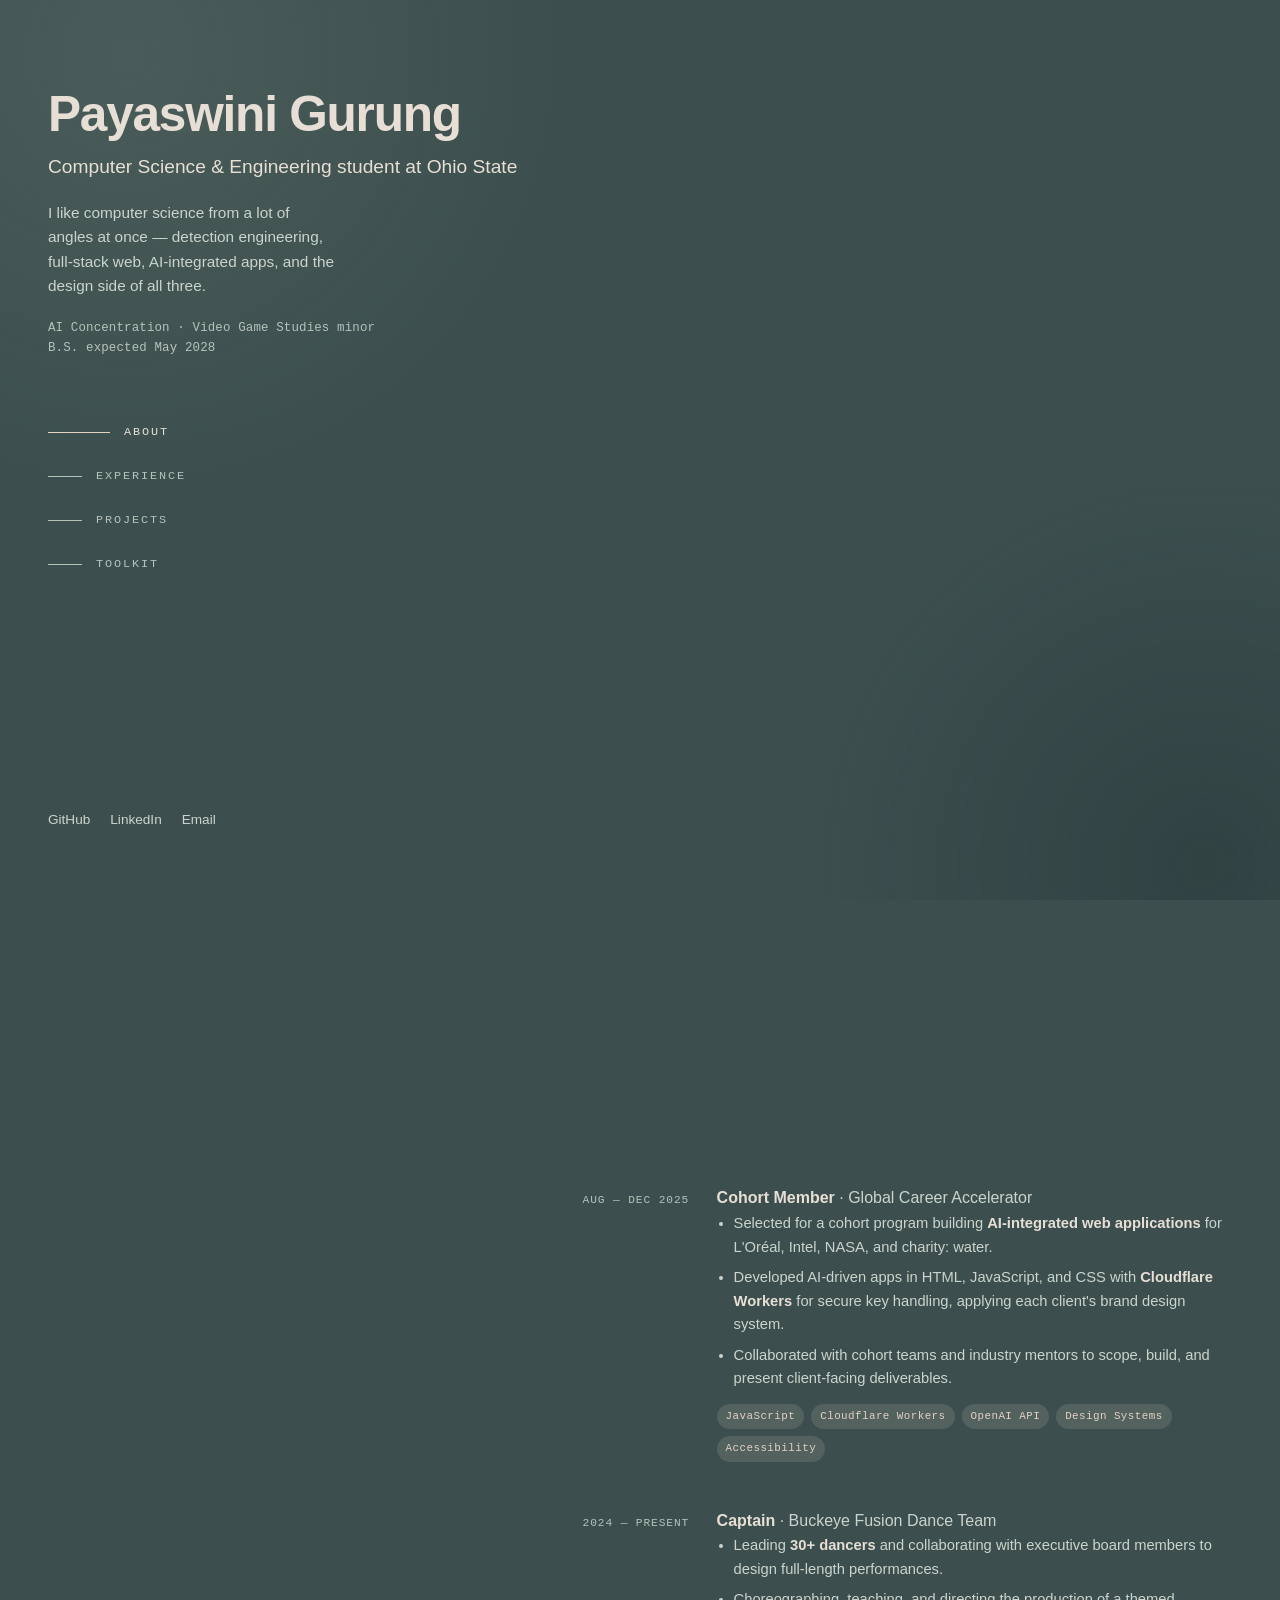
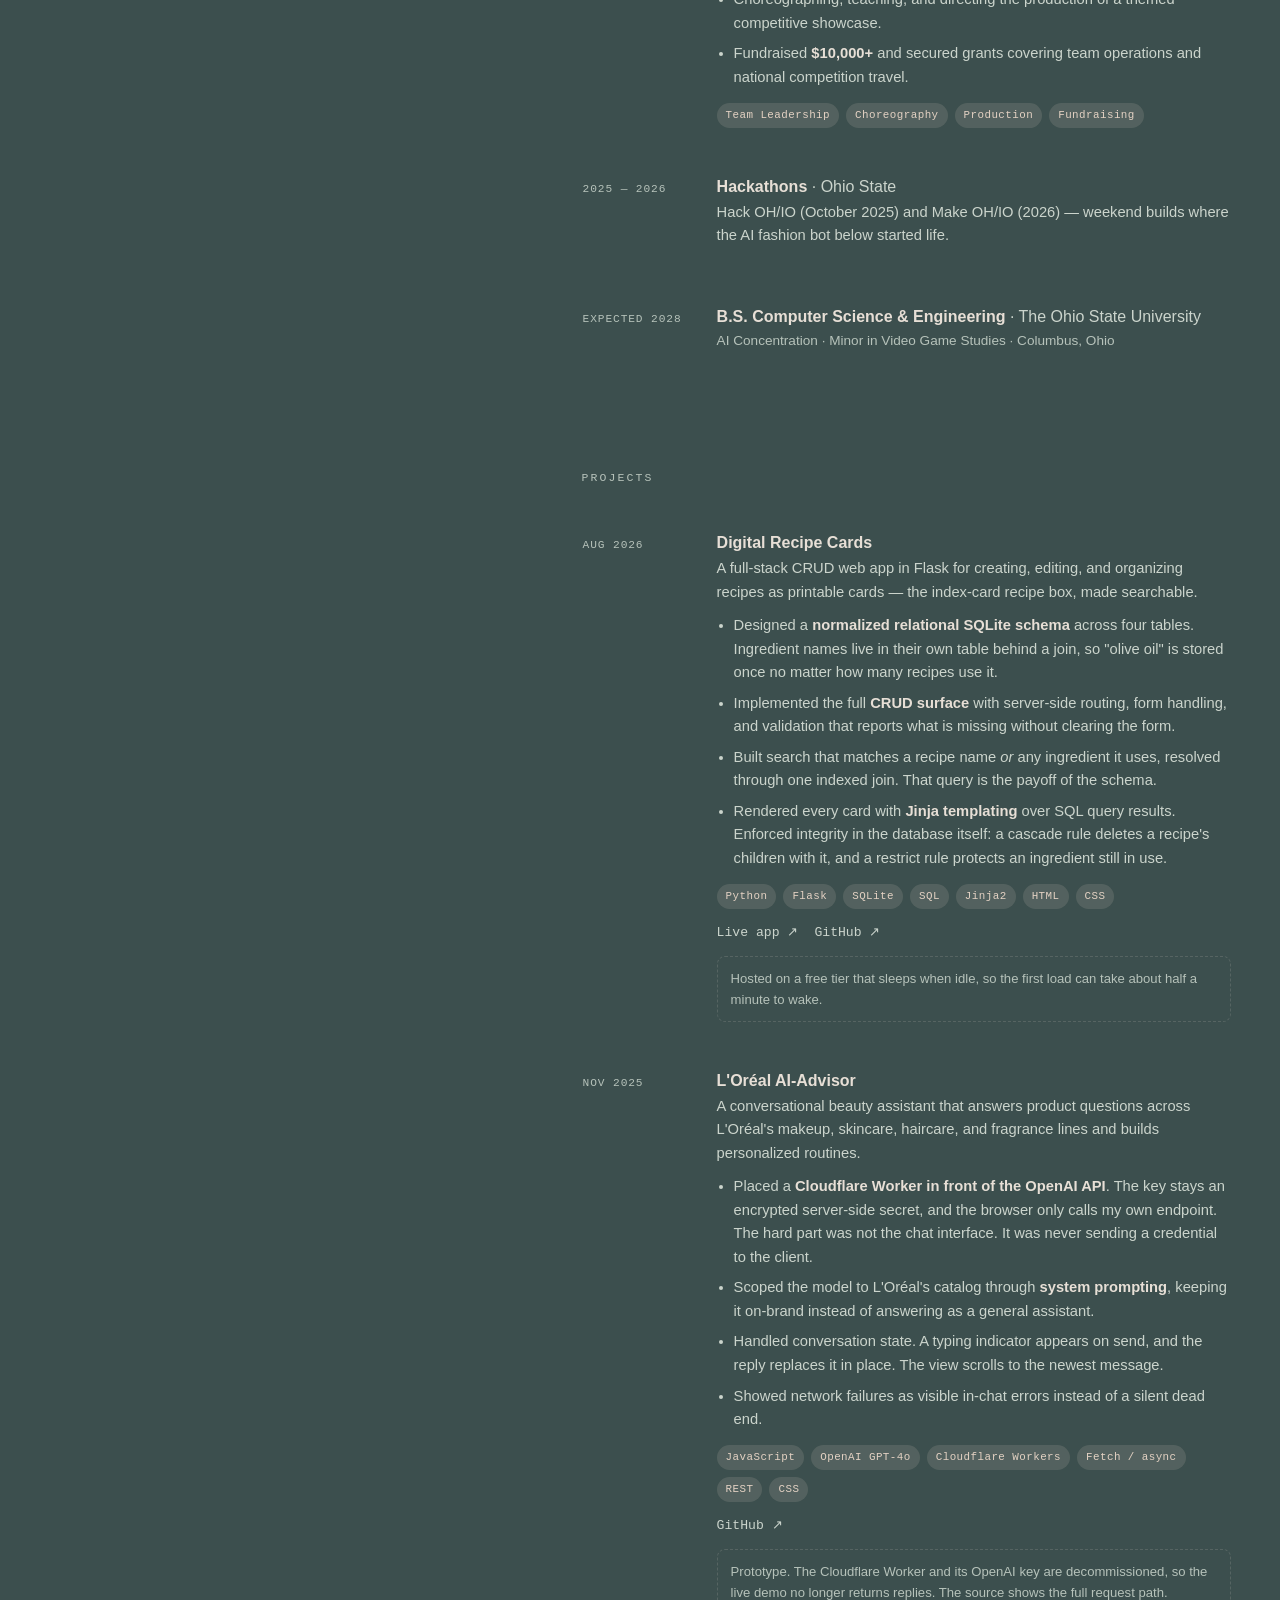
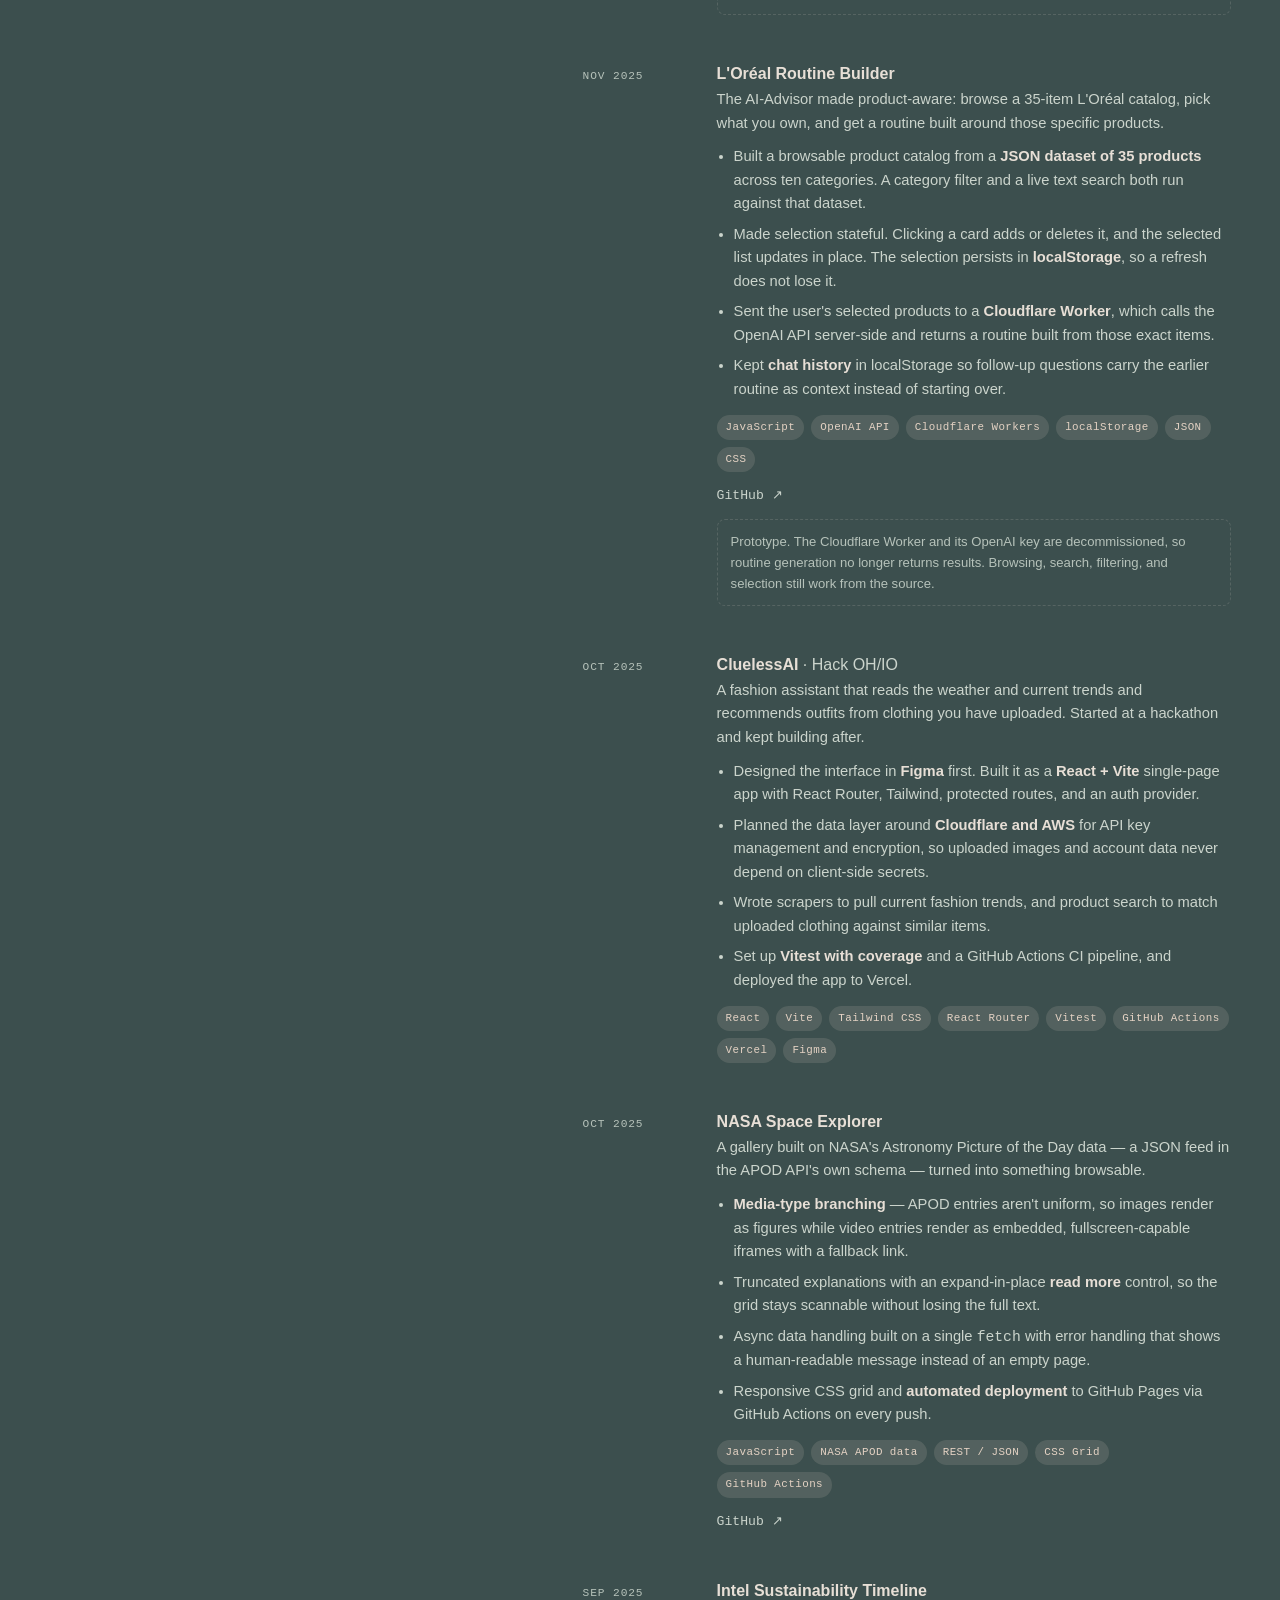
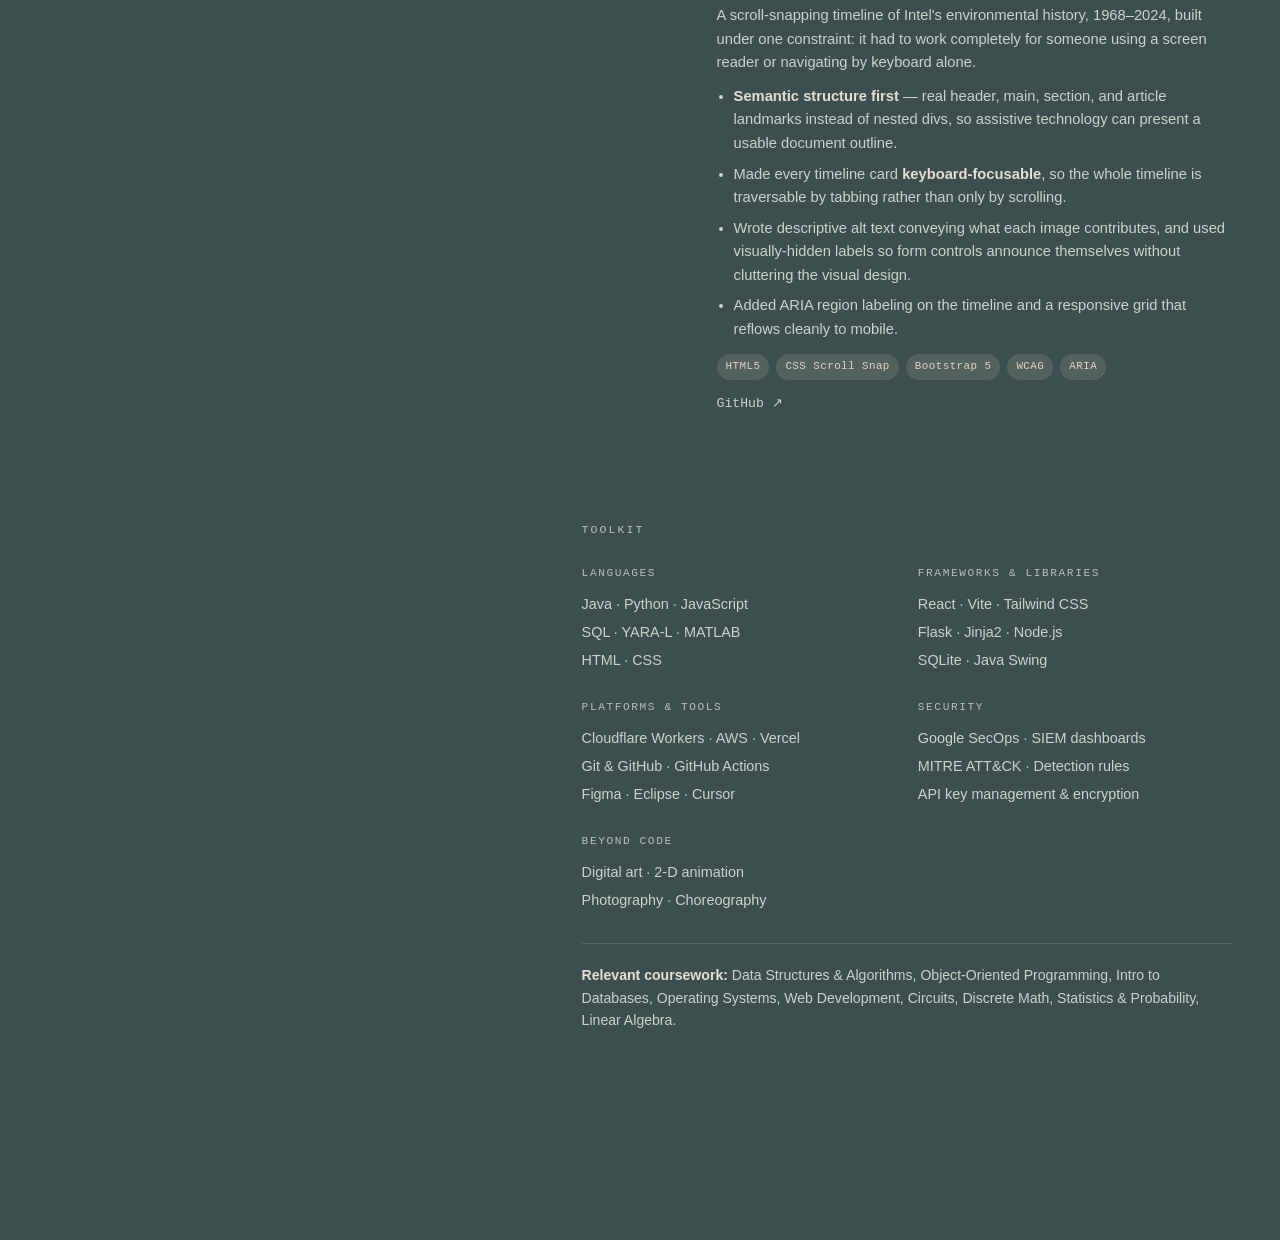
==== commit 532a4786: "Rename index_1.html to index.html" ====
--- a/index.html
+++ b/index.html
@@ -16,438 +16,7 @@
      Everything else is pulled from your resume and your repos.
      ============================================================ -->
 
-<style>
-  :root {
-    /* Palette — cream / blush / sage / deep green / ink.
-       Contrast against --bg, all AA or better at body size:
-       text 6.6 · accent 5.9 · muted 5.7 · faint 4.7 */
-    --bg:          #3c4f4e;               /* deep green, page base    */
-    --bg-raised:   #475d5c;               /* deep green, cards        */
-    --border:      rgba(231, 223, 214, .15);
-    --text:        #e7dfd6;               /* cream                    */
-    --muted:       #cbd4cc;
-    --faint:       #b6c2ba;
-    --accent:      #e4d2c4;               /* blush                    */
-    --accent-soft: rgba(228, 210, 196, .14);
-    --accent-line: rgba(228, 210, 196, .45);
-    --sage:        #97a69b;
-    --ink:         #141f26;
-
-    --mono: ui-monospace, SFMono-Regular, "SF Mono", Menlo, Consolas, "Liberation Mono", monospace;
-    --sans: ui-sans-serif, -apple-system, BlinkMacSystemFont, "Segoe UI", Inter, Roboto, Helvetica, Arial, sans-serif;
-  }
-
-  * { box-sizing: border-box; }
-  html { scroll-behavior: smooth; }
-  @media (prefers-reduced-motion: reduce) {
-    html { scroll-behavior: auto; }
-    *, *::before, *::after { animation: none !important; transition: none !important; }
-  }
-
-  body {
-    margin: 0;
-    background: var(--bg);
-    color: var(--muted);
-    font: 16px/1.6 var(--sans);
-    -webkit-font-smoothing: antialiased;
-  }
-
-  /* A soft, static wash in the corner — no cursor tracking, no motion. */
-  body::before {
-    content: "";
-    position: fixed;
-    inset: 0;
-    pointer-events: none;
-    z-index: 0;
-    background:
-      radial-gradient(700px circle at 10% 6%,  rgba(151, 166, 155, .16), transparent 64%),
-      radial-gradient(620px circle at 94% 96%, rgba(20,  31,  38,  .28), transparent 62%);
-  }
-
-  a { color: var(--accent); text-decoration: none; }
-  a:focus-visible, button:focus-visible {
-    outline: 2px solid var(--accent);
-    outline-offset: 4px;
-    border-radius: 3px;
-  }
-
-  .skip {
-    position: absolute; left: -9999px; top: 0; z-index: 100;
-    background: var(--accent); color: var(--ink); font-weight: 600;
-    padding: 10px 16px;
-  }
-  .skip:focus { left: 12px; top: 12px; }
-
-  /* ============ SHELL ============ */
-  .shell {
-    position: relative;
-    z-index: 1;
-    /* Contains the slide-in without creating a scroll container, so the
-       sticky left column keeps working. */
-    overflow-x: clip;
-    max-width: 1240px;
-    margin: 0 auto;
-    padding: 0 28px;
-  }
-
-  @media (min-width: 1024px) {
-    .shell {
-      display: grid;
-      grid-template-columns: minmax(0, 40%) minmax(0, 60%);
-      gap: 60px;
-    }
-  }
-
-  /* ============ LEFT COLUMN ============ */
-  .side { padding: 72px 0 40px; }
-
-  @media (min-width: 1024px) {
-    .side {
-      position: sticky;
-      top: 0;
-      height: 100vh;
-      display: flex;
-      flex-direction: column;
-      justify-content: space-between;
-      padding: 88px 0 68px;
-    }
-  }
-
-  .name {
-    font-size: clamp(2.3rem, 5.2vw, 3.1rem);
-    line-height: 1.05;
-    letter-spacing: -0.025em;
-    font-weight: 600;
-    color: var(--text);
-    margin: 0 0 12px;
-  }
-  .role {
-    font-size: clamp(1.05rem, 2.2vw, 1.2rem);
-    font-weight: 500;
-    color: var(--text);
-    margin: 0 0 18px;
-  }
-  .tagline {
-    font-size: .96rem;
-    max-width: 34ch;
-    margin: 0;
-  }
-  .edu-line {
-    font-family: var(--mono);
-    font-size: .78rem;
-    color: var(--faint);
-    margin: 20px 0 0;
-    letter-spacing: .01em;
-  }
-
-  /* nav */
-  .side nav { display: none; }
-  @media (min-width: 1024px) {
-    .side nav { display: block; margin-top: 56px; }
-  }
-  .side nav ul { list-style: none; margin: 0; padding: 0; }
-  .side nav li { margin-bottom: 14px; }
-  .side nav a {
-    display: inline-flex;
-    align-items: center;
-    gap: 14px;
-    font-family: var(--mono);
-    font-size: .74rem;
-    letter-spacing: .16em;
-    text-transform: uppercase;
-    color: var(--faint);
-    padding: 3px 0;
-    transition: color .2s;
-  }
-  .side nav a .bar {
-    display: block;
-    width: 34px;
-    height: 1px;
-    background: var(--faint);
-    transition: width .2s, background-color .2s;
-  }
-  .side nav a:hover,
-  .side nav a.active { color: var(--text); }
-  .side nav a:hover .bar,
-  .side nav a.active .bar { width: 62px; background: var(--accent); }
-
-  /* socials */
-  .socials {
-    list-style: none;
-    display: flex;
-    flex-wrap: wrap;
-    gap: 20px;
-    padding: 0;
-    margin: 36px 0 0;
-  }
-  .socials a {
-    font-size: .85rem;
-    color: var(--muted);
-    border-bottom: 1px solid transparent;
-    transition: color .2s, border-color .2s;
-  }
-  .socials a:hover { color: var(--accent); border-bottom-color: var(--accent-line); }
-
-  /* ============ RIGHT COLUMN ============ */
-  main { padding: 0 0 96px; }
-  @media (min-width: 1024px) { main { padding: 88px 0 120px; } }
-
-  section { margin-bottom: 88px; scroll-margin-top: 24px; }
-
-  .section-label {
-    font-family: var(--mono);
-    font-size: .72rem;
-    letter-spacing: .18em;
-    text-transform: uppercase;
-    color: var(--faint);
-    font-weight: 500;
-    margin: 0 0 26px;
-  }
-
-  /* sticky mini-heading on mobile */
-  .sticky-label {
-    position: sticky;
-    top: 0;
-    z-index: 5;
-    display: block;
-    padding: 14px 0;
-    margin: 0 0 20px;
-    background: rgba(60, 79, 78, .92);
-    backdrop-filter: blur(8px);
-    font-family: var(--mono);
-    font-size: .72rem;
-    letter-spacing: .18em;
-    text-transform: uppercase;
-    color: var(--text);
-    font-weight: 600;
-  }
-  @media (min-width: 1024px) { .sticky-label { display: none; } }
-  @media (max-width: 1023px) { .section-label { display: none; } }
-
-  /* Headshot — the photo's light-grey studio background sits hard against
-     the green, so it gets a green inner ring, a blush hairline, and a soft
-     shadow to step the two apart. */
-  .avatar {
-    display: block;
-    width: 118px;
-    height: 118px;
-    border-radius: 50%;
-    object-fit: cover;
-    border: 4px solid var(--bg-raised);
-    box-shadow:
-      0 0 0 1px var(--accent-line),
-      0 10px 30px rgba(20, 31, 38, .38);
-  }
-  .prose p.avatar-wrap { margin: 0 0 26px; }
-
-  .prose p { margin: 0 0 16px; }
-  .prose p:last-child { margin-bottom: 0; }
-  .prose strong { color: var(--text); font-weight: 600; }
-  .prose a {
-    border-bottom: 1px solid var(--accent-line);
-    transition: border-color .2s;
-  }
-  .prose a:hover { border-bottom-color: var(--accent); }
-
-  /* ============ ENTRY CARDS ============ */
-  .entry {
-    display: grid;
-    gap: 4px 22px;
-    padding: 18px;
-    margin: 0 0 10px -18px;
-    width: calc(100% + 36px);
-    border: 1px solid transparent;
-    border-radius: 10px;
-    transition: background-color .2s, border-color .2s;
-  }
-  @media (min-width: 700px) {
-    .entry { grid-template-columns: 112px minmax(0, 1fr); }
-  }
-  .entry:hover, .entry:focus-within {
-    background: var(--bg-raised);
-    border-color: var(--border);
-  }
-
-  .entry .when {
-    font-family: var(--mono);
-    font-size: .7rem;
-    letter-spacing: .08em;
-    text-transform: uppercase;
-    color: var(--faint);
-    padding-top: 5px;
-    line-height: 1.5;
-  }
-
-  .entry h3 {
-    font-size: 1rem;
-    font-weight: 600;
-    color: var(--text);
-    margin: 0 0 3px;
-    line-height: 1.35;
-  }
-  .entry h3 a { color: inherit; }
-  .entry:hover h3 a, .entry h3 a:hover { color: var(--accent); }
-  .entry h3 .at { color: var(--muted); font-weight: 400; }
-
-  .entry .sub {
-    font-size: .85rem;
-    color: var(--faint);
-    margin: 0 0 10px;
-  }
-
-  .entry ul.points { margin: 0; padding-left: 17px; }
-  .entry ul.points li { margin-bottom: 7px; font-size: .92rem; }
-  .entry ul.points li:last-child { margin-bottom: 0; }
-  .entry ul.points li strong { color: var(--text); font-weight: 600; }
-
-  .entry p.blurb { margin: 0 0 10px; font-size: .92rem; }
-
-  /* chips */
-  ul.chips {
-    display: flex;
-    flex-wrap: wrap;
-    gap: 7px;
-    list-style: none;
-    padding: 0;
-    margin: 13px 0 0;
-  }
-  ul.chips li {
-    font-family: var(--mono);
-    font-size: .68rem;
-    letter-spacing: .04em;
-    padding: 4px 9px;
-    border-radius: 100px;
-    background: var(--accent-soft);
-    color: var(--accent);
-  }
-
-  .entry-links {
-    display: flex;
-    flex-wrap: wrap;
-    gap: 16px;
-    margin-top: 13px;
-    font-size: .82rem;
-    font-family: var(--mono);
-  }
-  .entry-links a { color: var(--muted); }
-  .entry-links a:hover { color: var(--accent); }
-  .entry-links a::after { content: " ↗"; }
-
-  .aside-note {
-    font-size: .82rem;
-    color: var(--faint);
-    border: 1px dashed var(--border);
-    border-radius: 8px;
-    padding: 11px 13px;
-    margin: 13px 0 0;
-  }
-
-  .more-link {
-    display: inline-block;
-    margin-top: 18px;
-    font-family: var(--mono);
-    font-size: .8rem;
-    color: var(--text);
-    border-bottom: 1px solid var(--accent-line);
-  }
-  .more-link:hover { color: var(--accent); }
-
-  /* ============ TOOLKIT ============ */
-  .kit { display: grid; gap: 22px; }
-  @media (min-width: 640px) { .kit { grid-template-columns: 1fr 1fr; } }
-  .kit h3 {
-    font-family: var(--mono);
-    font-size: .7rem;
-    letter-spacing: .14em;
-    text-transform: uppercase;
-    color: var(--faint);
-    font-weight: 500;
-    margin: 0 0 10px;
-  }
-  .kit ul { list-style: none; padding: 0; margin: 0; }
-  .kit li { font-size: .9rem; margin-bottom: 5px; color: var(--muted); }
-
-  .coursework {
-    margin-top: 26px;
-    padding-top: 20px;
-    border-top: 1px solid var(--border);
-    font-size: .88rem;
-  }
-  .coursework strong { color: var(--text); font-weight: 600; }
-
-  /* ============ SCROLL REVEAL ============ */
-  /* Content slides in from the right as each block enters the viewport.
-     The .js class is set by an inline script so nothing flashes before
-     the observer runs; without JS, everything renders normally. */
-  html.js main .section-label,
-  html.js main .sticky-label,
-  html.js main .prose p,
-  html.js main .entry,
-  html.js main .kit > div,
-  html.js main .coursework {
-    opacity: 0;
-    transform: translateX(34px);
-    /* Leaving the viewport: quicker, and no stagger — the delay lives on
-       .in below, so it applies only on the way in. */
-    transition:
-      opacity   .38s ease,
-      transform .38s ease;
-    transition-delay: 0s;
-  }
-  /* Each of these mirrors its hiding selector plus .in, so it always wins
-     on specificity — a bare `.in` rule loses to `main .kit > div`. */
-  html.js main .section-label.in,
-  html.js main .sticky-label.in,
-  html.js main .prose p.in,
-  html.js main .entry.in,
-  html.js main .kit > div.in,
-  html.js main .coursework.in {
-    opacity: 1;
-    transform: none;
-    /* Arriving: slower, eased, and staggered per item. */
-    transition:
-      opacity   .6s ease,
-      transform .6s cubic-bezier(.22, .61, .36, 1);
-    transition-delay: var(--reveal-delay, 0ms);
-  }
-
-  /* The left column fades up once on load rather than on scroll. */
-  html.js .side > div,
-  html.js .socials {
-    opacity: 0;
-    transform: translateY(14px);
-    animation: rise .7s cubic-bezier(.22, .61, .36, 1) forwards;
-  }
-  html.js .socials { animation-delay: .15s; }
-
-  @keyframes rise { to { opacity: 1; transform: none; } }
-
-  /* Browsers without overflow clipping keep the fade but skip the slide,
-     so a mid-animation element can never widen the page. */
-  @supports not (overflow-x: clip) {
-    html.js main .section-label,
-    html.js main .sticky-label,
-    html.js main .prose p,
-    html.js main .entry,
-    html.js main .kit > div,
-    html.js main .coursework { transform: none; }
-  }
-
-  @media (prefers-reduced-motion: reduce) {
-    html.js main .section-label,
-    html.js main .sticky-label,
-    html.js main .prose p,
-    html.js main .entry,
-    html.js main .kit > div,
-    html.js main .coursework,
-    html.js .side > div,
-    html.js .socials {
-      opacity: 1;
-      transform: none;
-      animation: none;
-    }
-  }
-</style>
+<link rel="stylesheet" href="style.css">
 </head>
 <body>
 
@@ -500,10 +69,8 @@
       <!-- EDIT ME: the whole About section — make it sound like you -->
       <div class="prose">
         <p class="avatar-wrap">
-          <!-- EDIT ME: to swap the photo, replace the base64 below with your own,
-               or point src at an image file you upload next to index.html. -->
           <img class="avatar" alt="Payaswini Gurung" width="118" height="118"
-               src="[data-uri]">
+               src="headshot.jpg">
         </p>
         <p>
           I'm a Computer Science &amp; Engineering student at <strong>The Ohio State University</strong>,
@@ -624,8 +191,13 @@
             <li>Python</li><li>Flask</li><li>SQLite</li><li>SQL</li><li>Jinja2</li><li>HTML</li><li>CSS</li>
           </ul>
           <div class="entry-links">
+            <a href="https://recipe-cards-jk63.onrender.com/">Live app</a>
             <a href="https://github.com/payaswinigur/Recipe-Cards">GitHub</a>
           </div>
+          <p class="aside-note">
+            Hosted on a free tier that sleeps when idle, so the first load can take
+            about half a minute to wake.
+          </p>
         </div>
       </div>
 
@@ -814,75 +386,7 @@
   </main>
 </div>
 
-<script>
-(function () {
-  "use strict";
-
-  /* ---------- scrollspy for the sticky nav ---------- */
-  var navLinks = Array.prototype.slice.call(document.querySelectorAll(".side nav a"));
-  var sections = navLinks
-    .map(function (a) { return document.querySelector(a.getAttribute("href")); })
-    .filter(Boolean);
-
-  if ("IntersectionObserver" in window && sections.length) {
-    var visible = new Set();
-    var obs = new IntersectionObserver(function (entries) {
-      entries.forEach(function (e) {
-        if (e.isIntersecting) visible.add(e.target.id);
-        else visible.delete(e.target.id);
-      });
-      // highlight the topmost section currently on screen
-      for (var i = 0; i < sections.length; i++) {
-        if (visible.has(sections[i].id)) {
-          navLinks.forEach(function (a) {
-            a.classList.toggle("active", a.getAttribute("href") === "#" + sections[i].id);
-          });
-          break;
-        }
-      }
-    }, { rootMargin: "-28% 0px -58% 0px", threshold: 0 });
-
-    sections.forEach(function (s) { obs.observe(s); });
-  }
-
-  /* ---------- slide-in reveal on scroll ---------- */
-  var REVEAL = "main .section-label, main .sticky-label, main .prose p, " +
-               "main .entry, main .kit > div, main .coursework";
-
-  var items = Array.prototype.slice.call(document.querySelectorAll(REVEAL));
-  var reduced = window.matchMedia &&
-                window.matchMedia("(prefers-reduced-motion: reduce)").matches;
-
-  function showAll() { items.forEach(function (el) { el.classList.add("in"); }); }
-
-  if (!items.length) {
-    // nothing to do
-  } else if (reduced || !("IntersectionObserver" in window)) {
-    showAll();
-  } else {
-    // Stagger each block against the first one in its own section. The value
-    // is read only by the .in rule, so it never delays the exit.
-    document.querySelectorAll("main section").forEach(function (sec) {
-      Array.prototype.forEach.call(sec.querySelectorAll(REVEAL), function (el, i) {
-        el.style.setProperty("--reveal-delay", Math.min(i * 60, 300) + "ms");
-      });
-    });
-
-    // Reversible: blocks animate in when they enter and back out when they
-    // leave, so scrolling up plays the sequence again in either direction.
-    // The near-full-viewport margin means a block only resets once it is
-    // essentially off screen — nothing fades while you are still reading it.
-    var reveal = new IntersectionObserver(function (entries) {
-      entries.forEach(function (e) {
-        e.target.classList.toggle("in", e.isIntersecting);
-      });
-    }, { rootMargin: "-8% 0px -8% 0px", threshold: 0 });
-
-    items.forEach(function (el) { reveal.observe(el); });
-  }
-
-})();
-</script>
+<script src="script.js" defer></script>
 
 </body>
 </html>
--- a/style.css
+++ b/style.css
@@ -0,0 +1,430 @@
+:root {
+  /* Palette — cream / blush / sage / deep green / ink.
+     Contrast against --bg, all AA or better at body size:
+     text 6.6 · accent 5.9 · muted 5.7 · faint 4.7 */
+  --bg:          #3c4f4e;               /* deep green, page base    */
+  --bg-raised:   #475d5c;               /* deep green, cards        */
+  --border:      rgba(231, 223, 214, .15);
+  --text:        #e7dfd6;               /* cream                    */
+  --muted:       #cbd4cc;
+  --faint:       #b6c2ba;
+  --accent:      #e4d2c4;               /* blush                    */
+  --accent-soft: rgba(228, 210, 196, .14);
+  --accent-line: rgba(228, 210, 196, .45);
+  --sage:        #97a69b;
+  --ink:         #141f26;
+
+  --mono: ui-monospace, SFMono-Regular, "SF Mono", Menlo, Consolas, "Liberation Mono", monospace;
+  --sans: ui-sans-serif, -apple-system, BlinkMacSystemFont, "Segoe UI", Inter, Roboto, Helvetica, Arial, sans-serif;
+}
+
+* { box-sizing: border-box; }
+html { scroll-behavior: smooth; }
+@media (prefers-reduced-motion: reduce) {
+  html { scroll-behavior: auto; }
+  *, *::before, *::after { animation: none !important; transition: none !important; }
+}
+
+body {
+  margin: 0;
+  background: var(--bg);
+  color: var(--muted);
+  font: 16px/1.6 var(--sans);
+  -webkit-font-smoothing: antialiased;
+}
+
+/* A soft, static wash in the corner — no cursor tracking, no motion. */
+body::before {
+  content: "";
+  position: fixed;
+  inset: 0;
+  pointer-events: none;
+  z-index: 0;
+  background:
+    radial-gradient(700px circle at 10% 6%,  rgba(151, 166, 155, .16), transparent 64%),
+    radial-gradient(620px circle at 94% 96%, rgba(20,  31,  38,  .28), transparent 62%);
+}
+
+a { color: var(--accent); text-decoration: none; }
+a:focus-visible, button:focus-visible {
+  outline: 2px solid var(--accent);
+  outline-offset: 4px;
+  border-radius: 3px;
+}
+
+.skip {
+  position: absolute; left: -9999px; top: 0; z-index: 100;
+  background: var(--accent); color: var(--ink); font-weight: 600;
+  padding: 10px 16px;
+}
+.skip:focus { left: 12px; top: 12px; }
+
+/* ============ SHELL ============ */
+.shell {
+  position: relative;
+  z-index: 1;
+  /* Contains the slide-in without creating a scroll container, so the
+     sticky left column keeps working. */
+  overflow-x: clip;
+  max-width: 1240px;
+  margin: 0 auto;
+  padding: 0 28px;
+}
+
+@media (min-width: 1024px) {
+  .shell {
+    display: grid;
+    grid-template-columns: minmax(0, 40%) minmax(0, 60%);
+    gap: 60px;
+  }
+}
+
+/* ============ LEFT COLUMN ============ */
+.side { padding: 72px 0 40px; }
+
+@media (min-width: 1024px) {
+  .side {
+    position: sticky;
+    top: 0;
+    height: 100vh;
+    display: flex;
+    flex-direction: column;
+    justify-content: space-between;
+    padding: 88px 0 68px;
+  }
+}
+
+.name {
+  font-size: clamp(2.3rem, 5.2vw, 3.1rem);
+  line-height: 1.05;
+  letter-spacing: -0.025em;
+  font-weight: 600;
+  color: var(--text);
+  margin: 0 0 12px;
+}
+.role {
+  font-size: clamp(1.05rem, 2.2vw, 1.2rem);
+  font-weight: 500;
+  color: var(--text);
+  margin: 0 0 18px;
+}
+.tagline {
+  font-size: .96rem;
+  max-width: 34ch;
+  margin: 0;
+}
+.edu-line {
+  font-family: var(--mono);
+  font-size: .78rem;
+  color: var(--faint);
+  margin: 20px 0 0;
+  letter-spacing: .01em;
+}
+
+/* nav */
+.side nav { display: none; }
+@media (min-width: 1024px) {
+  .side nav { display: block; margin-top: 56px; }
+}
+.side nav ul { list-style: none; margin: 0; padding: 0; }
+.side nav li { margin-bottom: 14px; }
+.side nav a {
+  display: inline-flex;
+  align-items: center;
+  gap: 14px;
+  font-family: var(--mono);
+  font-size: .74rem;
+  letter-spacing: .16em;
+  text-transform: uppercase;
+  color: var(--faint);
+  padding: 3px 0;
+  transition: color .2s;
+}
+.side nav a .bar {
+  display: block;
+  width: 34px;
+  height: 1px;
+  background: var(--faint);
+  transition: width .2s, background-color .2s;
+}
+.side nav a:hover,
+.side nav a.active { color: var(--text); }
+.side nav a:hover .bar,
+.side nav a.active .bar { width: 62px; background: var(--accent); }
+
+/* socials */
+.socials {
+  list-style: none;
+  display: flex;
+  flex-wrap: wrap;
+  gap: 20px;
+  padding: 0;
+  margin: 36px 0 0;
+}
+.socials a {
+  font-size: .85rem;
+  color: var(--muted);
+  border-bottom: 1px solid transparent;
+  transition: color .2s, border-color .2s;
+}
+.socials a:hover { color: var(--accent); border-bottom-color: var(--accent-line); }
+
+/* ============ RIGHT COLUMN ============ */
+main { padding: 0 0 96px; }
+@media (min-width: 1024px) { main { padding: 88px 0 120px; } }
+
+section { margin-bottom: 88px; scroll-margin-top: 24px; }
+
+.section-label {
+  font-family: var(--mono);
+  font-size: .72rem;
+  letter-spacing: .18em;
+  text-transform: uppercase;
+  color: var(--faint);
+  font-weight: 500;
+  margin: 0 0 26px;
+}
+
+/* sticky mini-heading on mobile */
+.sticky-label {
+  position: sticky;
+  top: 0;
+  z-index: 5;
+  display: block;
+  padding: 14px 0;
+  margin: 0 0 20px;
+  background: rgba(60, 79, 78, .92);
+  backdrop-filter: blur(8px);
+  font-family: var(--mono);
+  font-size: .72rem;
+  letter-spacing: .18em;
+  text-transform: uppercase;
+  color: var(--text);
+  font-weight: 600;
+}
+@media (min-width: 1024px) { .sticky-label { display: none; } }
+@media (max-width: 1023px) { .section-label { display: none; } }
+
+/* Headshot — the photo's light-grey studio background sits hard against
+   the green, so it gets a green inner ring, a blush hairline, and a soft
+   shadow to step the two apart. */
+.avatar {
+  display: block;
+  width: 118px;
+  height: 118px;
+  border-radius: 50%;
+  object-fit: cover;
+  border: 4px solid var(--bg-raised);
+  box-shadow:
+    0 0 0 1px var(--accent-line),
+    0 10px 30px rgba(20, 31, 38, .38);
+}
+.prose p.avatar-wrap { margin: 0 0 26px; }
+
+.prose p { margin: 0 0 16px; }
+.prose p:last-child { margin-bottom: 0; }
+.prose strong { color: var(--text); font-weight: 600; }
+.prose a {
+  border-bottom: 1px solid var(--accent-line);
+  transition: border-color .2s;
+}
+.prose a:hover { border-bottom-color: var(--accent); }
+
+/* ============ ENTRY CARDS ============ */
+.entry {
+  display: grid;
+  gap: 4px 22px;
+  padding: 18px;
+  margin: 0 0 10px -18px;
+  width: calc(100% + 36px);
+  border: 1px solid transparent;
+  border-radius: 10px;
+  transition: background-color .2s, border-color .2s;
+}
+@media (min-width: 700px) {
+  .entry { grid-template-columns: 112px minmax(0, 1fr); }
+}
+.entry:hover, .entry:focus-within {
+  background: var(--bg-raised);
+  border-color: var(--border);
+}
+
+.entry .when {
+  font-family: var(--mono);
+  font-size: .7rem;
+  letter-spacing: .08em;
+  text-transform: uppercase;
+  color: var(--faint);
+  padding-top: 5px;
+  line-height: 1.5;
+}
+
+.entry h3 {
+  font-size: 1rem;
+  font-weight: 600;
+  color: var(--text);
+  margin: 0 0 3px;
+  line-height: 1.35;
+}
+.entry h3 a { color: inherit; }
+.entry:hover h3 a, .entry h3 a:hover { color: var(--accent); }
+.entry h3 .at { color: var(--muted); font-weight: 400; }
+
+.entry .sub {
+  font-size: .85rem;
+  color: var(--faint);
+  margin: 0 0 10px;
+}
+
+.entry ul.points { margin: 0; padding-left: 17px; }
+.entry ul.points li { margin-bottom: 7px; font-size: .92rem; }
+.entry ul.points li:last-child { margin-bottom: 0; }
+.entry ul.points li strong { color: var(--text); font-weight: 600; }
+
+.entry p.blurb { margin: 0 0 10px; font-size: .92rem; }
+
+/* chips */
+ul.chips {
+  display: flex;
+  flex-wrap: wrap;
+  gap: 7px;
+  list-style: none;
+  padding: 0;
+  margin: 13px 0 0;
+}
+ul.chips li {
+  font-family: var(--mono);
+  font-size: .68rem;
+  letter-spacing: .04em;
+  padding: 4px 9px;
+  border-radius: 100px;
+  background: var(--accent-soft);
+  color: var(--accent);
+}
+
+.entry-links {
+  display: flex;
+  flex-wrap: wrap;
+  gap: 16px;
+  margin-top: 13px;
+  font-size: .82rem;
+  font-family: var(--mono);
+}
+.entry-links a { color: var(--muted); }
+.entry-links a:hover { color: var(--accent); }
+.entry-links a::after { content: " ↗"; }
+
+.aside-note {
+  font-size: .82rem;
+  color: var(--faint);
+  border: 1px dashed var(--border);
+  border-radius: 8px;
+  padding: 11px 13px;
+  margin: 13px 0 0;
+}
+
+.more-link {
+  display: inline-block;
+  margin-top: 18px;
+  font-family: var(--mono);
+  font-size: .8rem;
+  color: var(--text);
+  border-bottom: 1px solid var(--accent-line);
+}
+.more-link:hover { color: var(--accent); }
+
+/* ============ TOOLKIT ============ */
+.kit { display: grid; gap: 22px; }
+@media (min-width: 640px) { .kit { grid-template-columns: 1fr 1fr; } }
+.kit h3 {
+  font-family: var(--mono);
+  font-size: .7rem;
+  letter-spacing: .14em;
+  text-transform: uppercase;
+  color: var(--faint);
+  font-weight: 500;
+  margin: 0 0 10px;
+}
+.kit ul { list-style: none; padding: 0; margin: 0; }
+.kit li { font-size: .9rem; margin-bottom: 5px; color: var(--muted); }
+
+.coursework {
+  margin-top: 26px;
+  padding-top: 20px;
+  border-top: 1px solid var(--border);
+  font-size: .88rem;
+}
+.coursework strong { color: var(--text); font-weight: 600; }
+
+/* ============ SCROLL REVEAL ============ */
+/* Content slides in from the right as each block enters the viewport.
+   The .js class is set by an inline script so nothing flashes before
+   the observer runs; without JS, everything renders normally. */
+html.js main .section-label,
+html.js main .sticky-label,
+html.js main .prose p,
+html.js main .entry,
+html.js main .kit > div,
+html.js main .coursework {
+  opacity: 0;
+  transform: translateX(34px);
+  /* Leaving the viewport: quicker, and no stagger — the delay lives on
+     .in below, so it applies only on the way in. */
+  transition:
+    opacity   .38s ease,
+    transform .38s ease;
+  transition-delay: 0s;
+}
+/* Each of these mirrors its hiding selector plus .in, so it always wins
+   on specificity — a bare `.in` rule loses to `main .kit > div`. */
+html.js main .section-label.in,
+html.js main .sticky-label.in,
+html.js main .prose p.in,
+html.js main .entry.in,
+html.js main .kit > div.in,
+html.js main .coursework.in {
+  opacity: 1;
+  transform: none;
+  /* Arriving: slower, eased, and staggered per item. */
+  transition:
+    opacity   .6s ease,
+    transform .6s cubic-bezier(.22, .61, .36, 1);
+  transition-delay: var(--reveal-delay, 0ms);
+}
+
+/* The left column fades up once on load rather than on scroll. */
+html.js .side > div,
+html.js .socials {
+  opacity: 0;
+  transform: translateY(14px);
+  animation: rise .7s cubic-bezier(.22, .61, .36, 1) forwards;
+}
+html.js .socials { animation-delay: .15s; }
+
+@keyframes rise { to { opacity: 1; transform: none; } }
+
+/* Browsers without overflow clipping keep the fade but skip the slide,
+   so a mid-animation element can never widen the page. */
+@supports not (overflow-x: clip) {
+  html.js main .section-label,
+  html.js main .sticky-label,
+  html.js main .prose p,
+  html.js main .entry,
+  html.js main .kit > div,
+  html.js main .coursework { transform: none; }
+}
+
+@media (prefers-reduced-motion: reduce) {
+  html.js main .section-label,
+  html.js main .sticky-label,
+  html.js main .prose p,
+  html.js main .entry,
+  html.js main .kit > div,
+  html.js main .coursework,
+  html.js .side > div,
+  html.js .socials {
+    opacity: 1;
+    transform: none;
+    animation: none;
+  }
+}
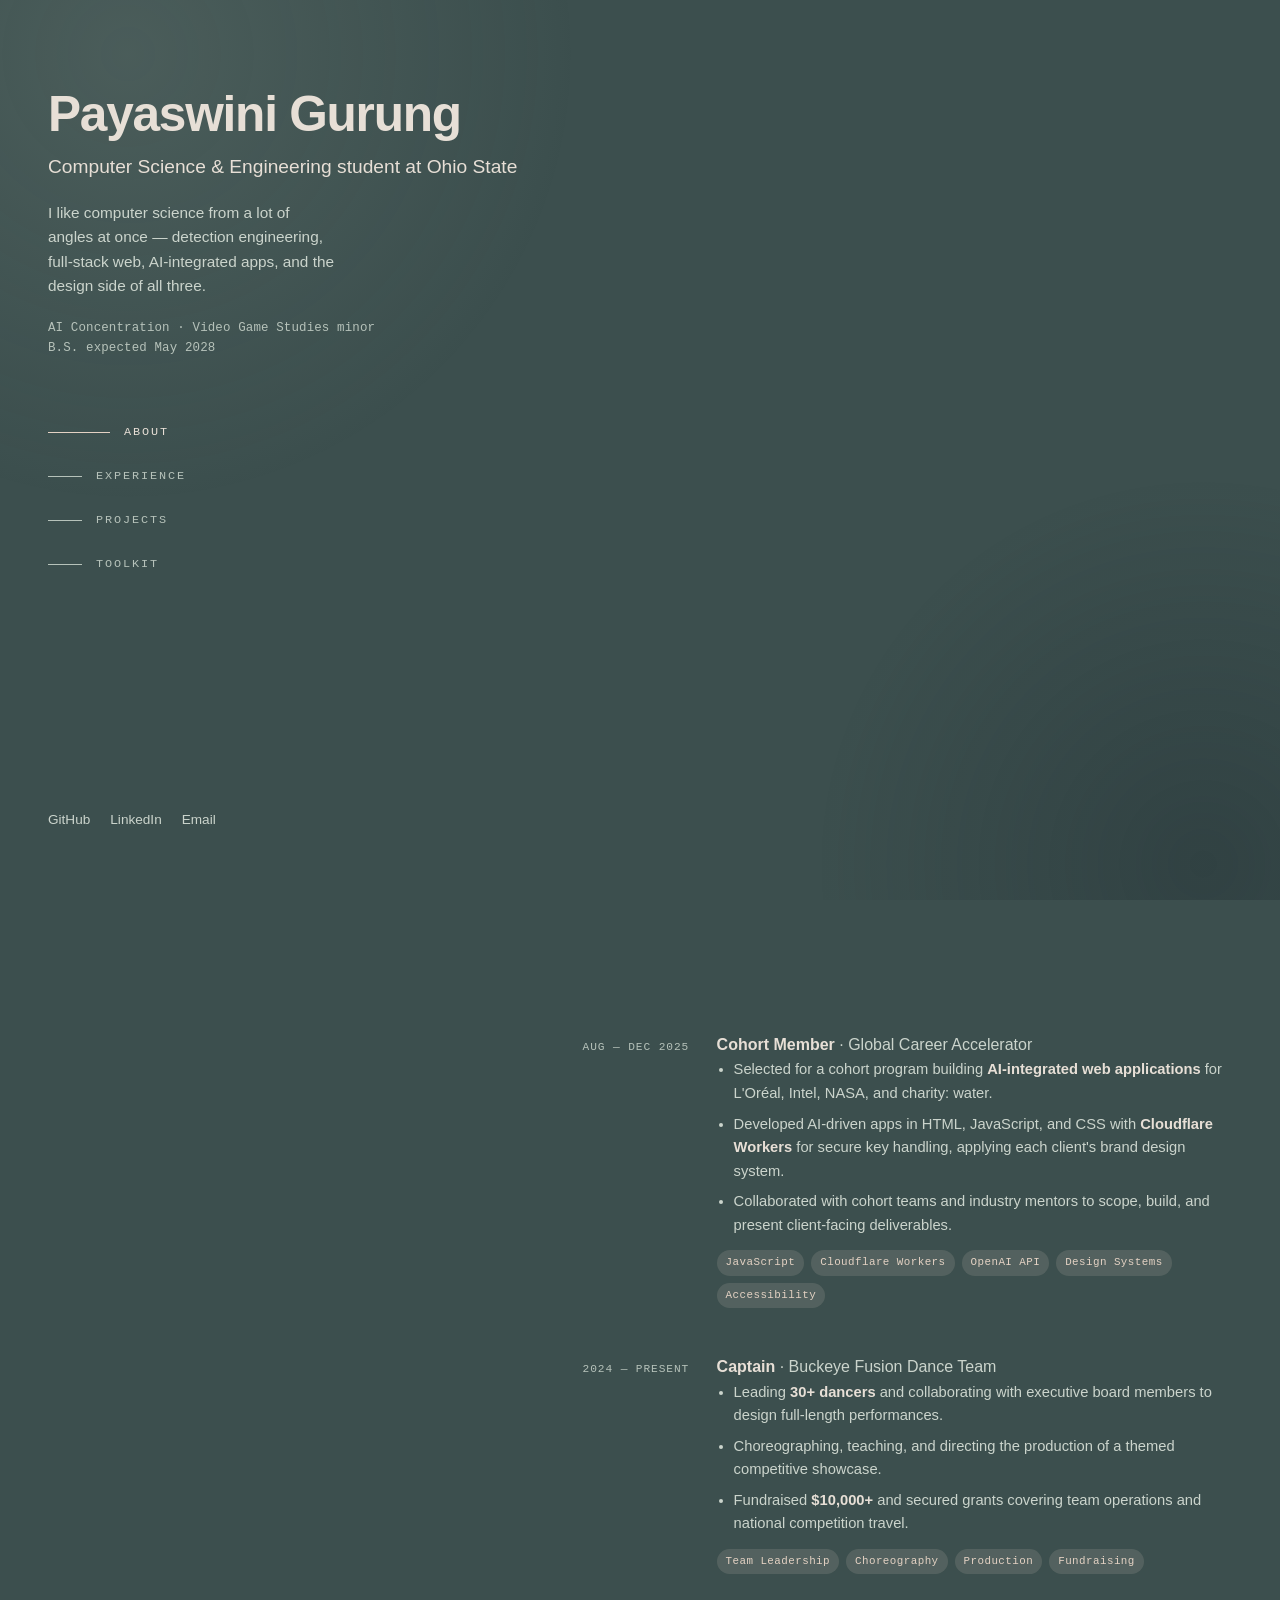
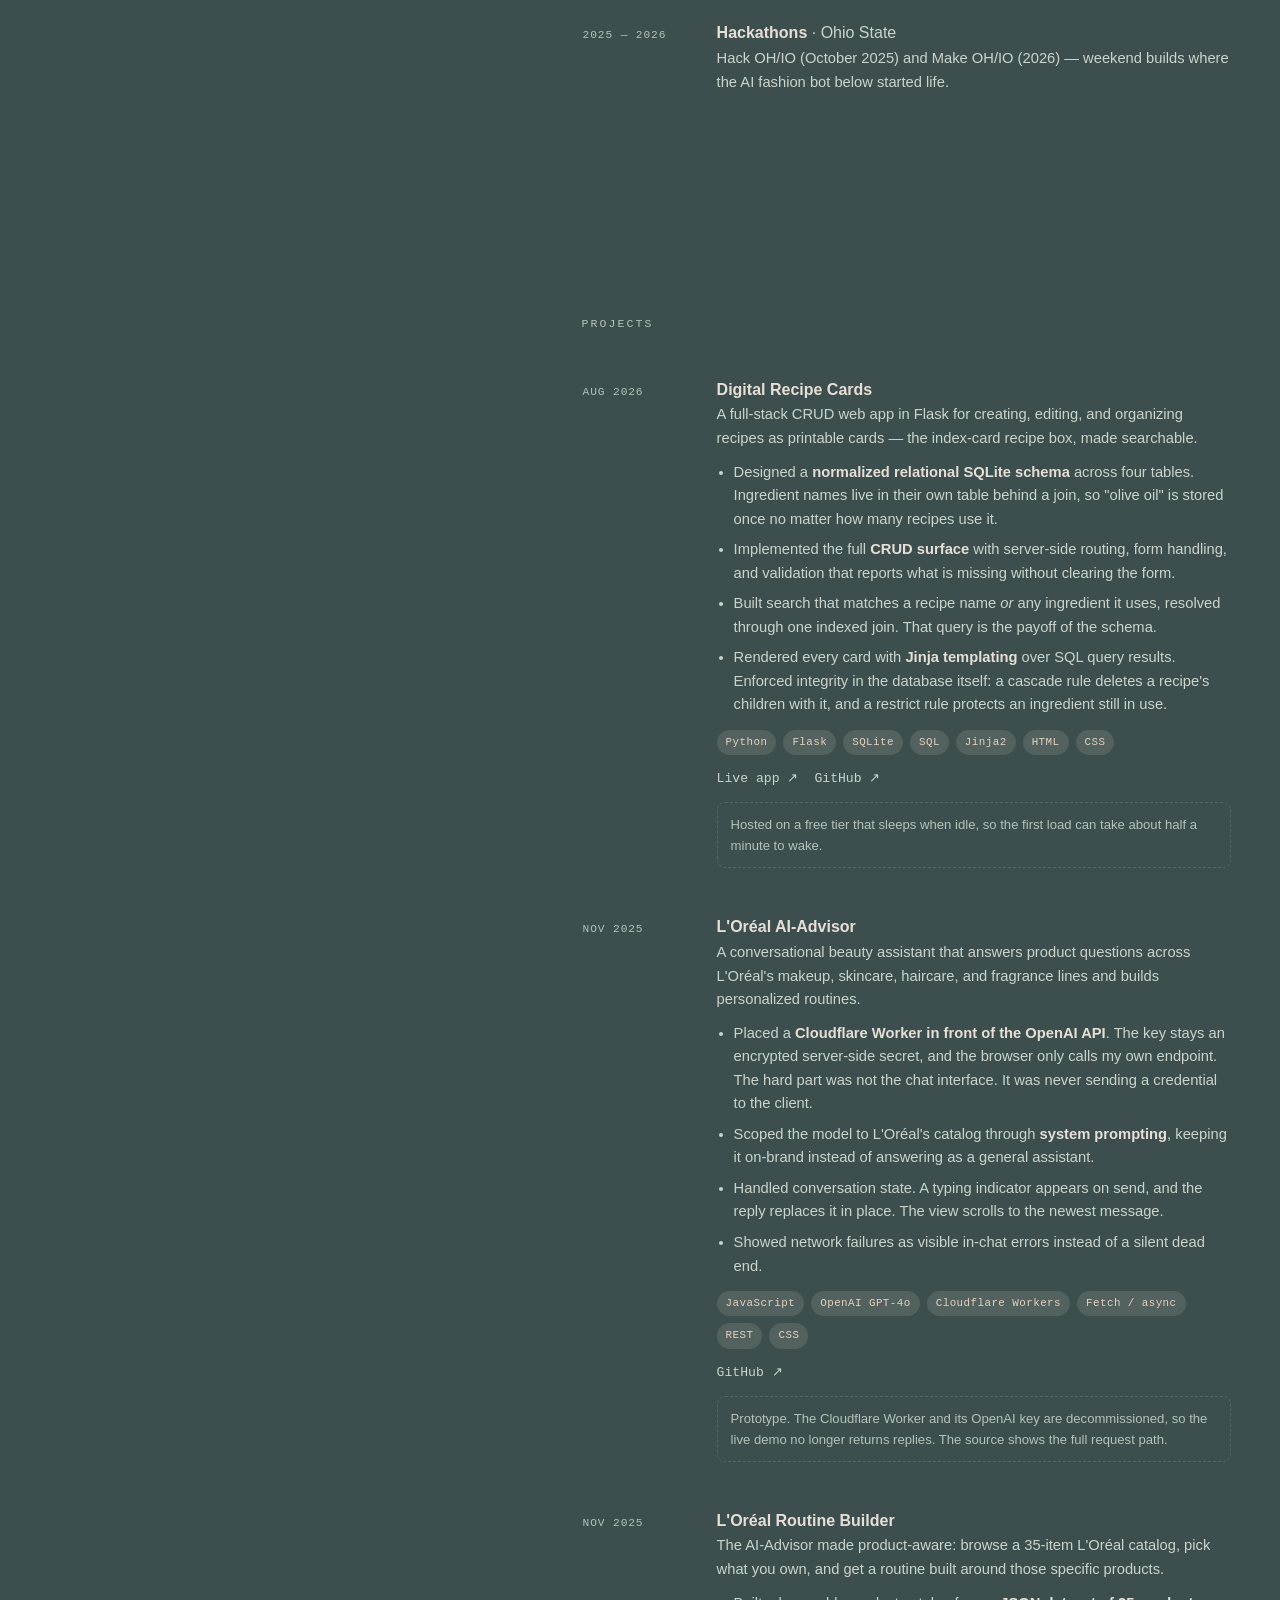
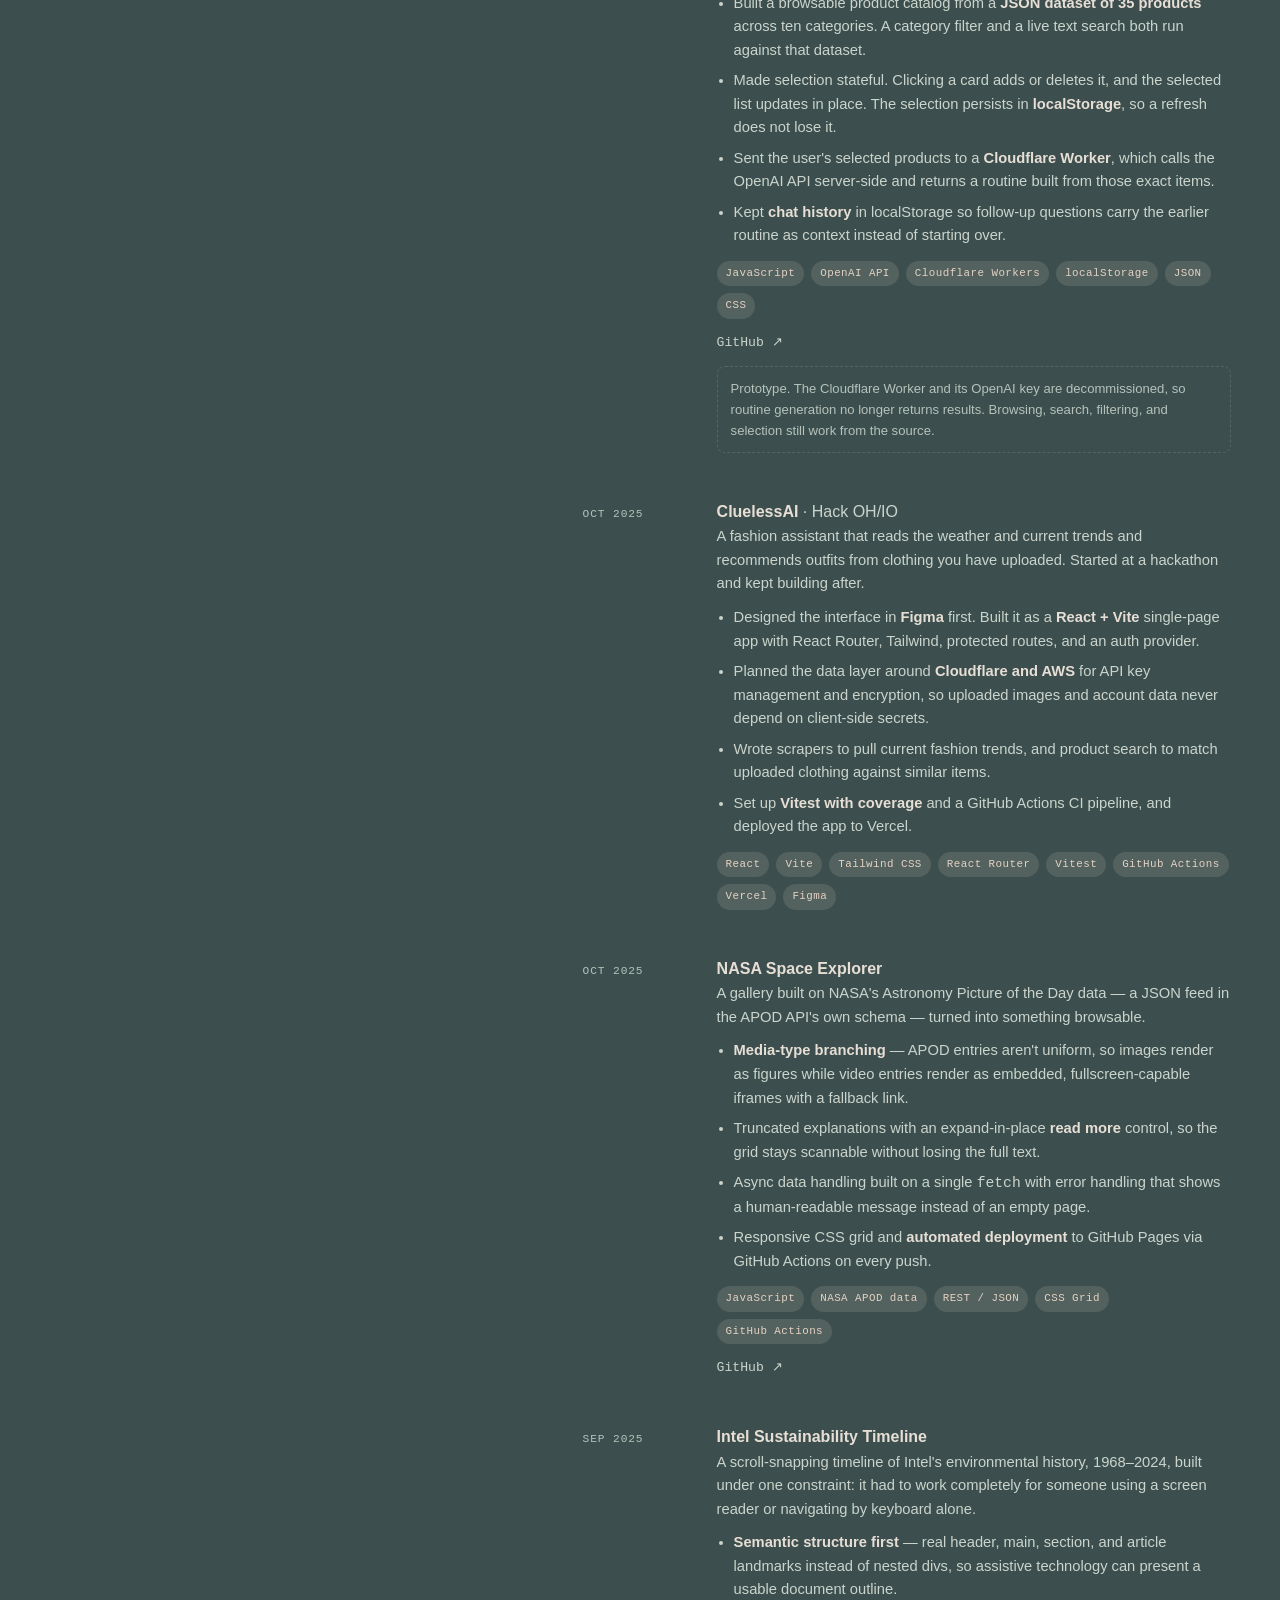
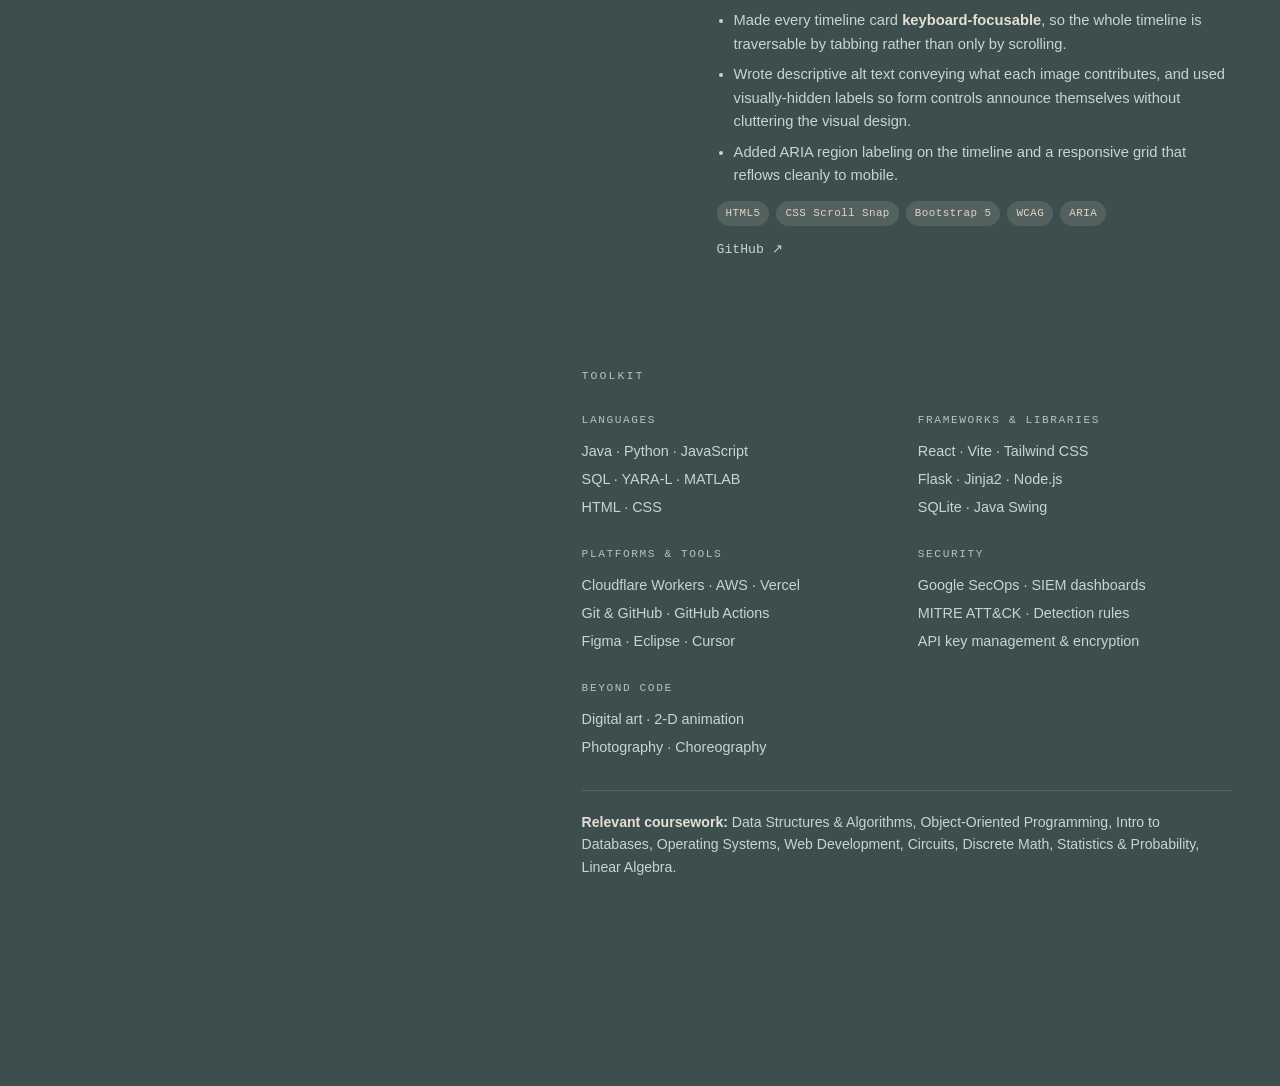
==== commit ad764a1e: "Update index.html" ====
--- a/index.html
+++ b/index.html
@@ -11,10 +11,6 @@
      hidden from the start instead of flashing in and then hiding. -->
 <script>document.documentElement.className += " js";</script>
 
-<!-- ============================================================
-     Search "EDIT ME" for the few things worth personalizing.
-     Everything else is pulled from your resume and your repos.
-     ============================================================ -->
 
 <link rel="stylesheet" href="style.css">
 </head>
@@ -24,13 +20,13 @@
 
 <div class="shell">
 
-  <!-- ==================== LEFT / STICKY ==================== -->
+
   <header class="side">
     <div>
       <h1 class="name">Payaswini Gurung</h1>
       <p class="role">Computer Science &amp; Engineering student at Ohio State</p>
 
-      <!-- EDIT ME: this is your elevator pitch — rewrite it in your own voice -->
+     
       <p class="tagline">
         I like computer science from a lot of angles at once — detection engineering,
         full-stack web, AI-integrated apps, and the design side of all three.
@@ -74,25 +70,19 @@
         </p>
         <p>
           I'm a Computer Science &amp; Engineering student at <strong>The Ohio State University</strong>,
-          concentrating in AI with a minor in Video Game Studies. I got into this field because
-          computer science turned out to be several different disciplines wearing a trench coat, and
-          I keep wanting to try the next one.
+          concentrating in AI with a minor in Video Game Studies. I enjoy studying computer science due to 
+          its applications in many different disciplines. 
         </p>
         <p>
-          That's meant writing detection logic against real authentication attacks as a
-          <strong>security engineering intern at Vertiv</strong>, shipping AI-integrated web apps for
-          brand clients through the <strong>Global Career Accelerator</strong>, and building a
-          full-stack <strong>Flask</strong> app on a normalized SQLite schema because I wanted my
-          recipes searchable. Different problems, same underlying pull — figuring out how a system actually works and
-          then building something on top of it.
+          Outside of class, I apply what I have learned and develop my skills further to 
+          build projects to solve problems and optimize day-to-day activities. Working on these
+          projects support my curiosities and desire to keep learning. 
         </p>
         <p>
-          The through-line is probably design. I care about the interface as much as the backend,
-          which is why accessibility keeps showing up in my projects and why I spend as much time in
-          Figma as in an editor. Outside of code I captain a
-          <strong>30-person dance team</strong>, choreograph, and do digital art and 2-D animation —
-          all of which turn out to be the same skill as software: structure something complicated so
-          other people can move through it.
+          Outside of code I captain Buckeye Fusion, an all female, southasian dance team with 
+          <strong>30+ members</strong>. 
+          In my free time I also do photography and work on digital art and 2-D animation.
+     
         </p>
       </div>
     </section>
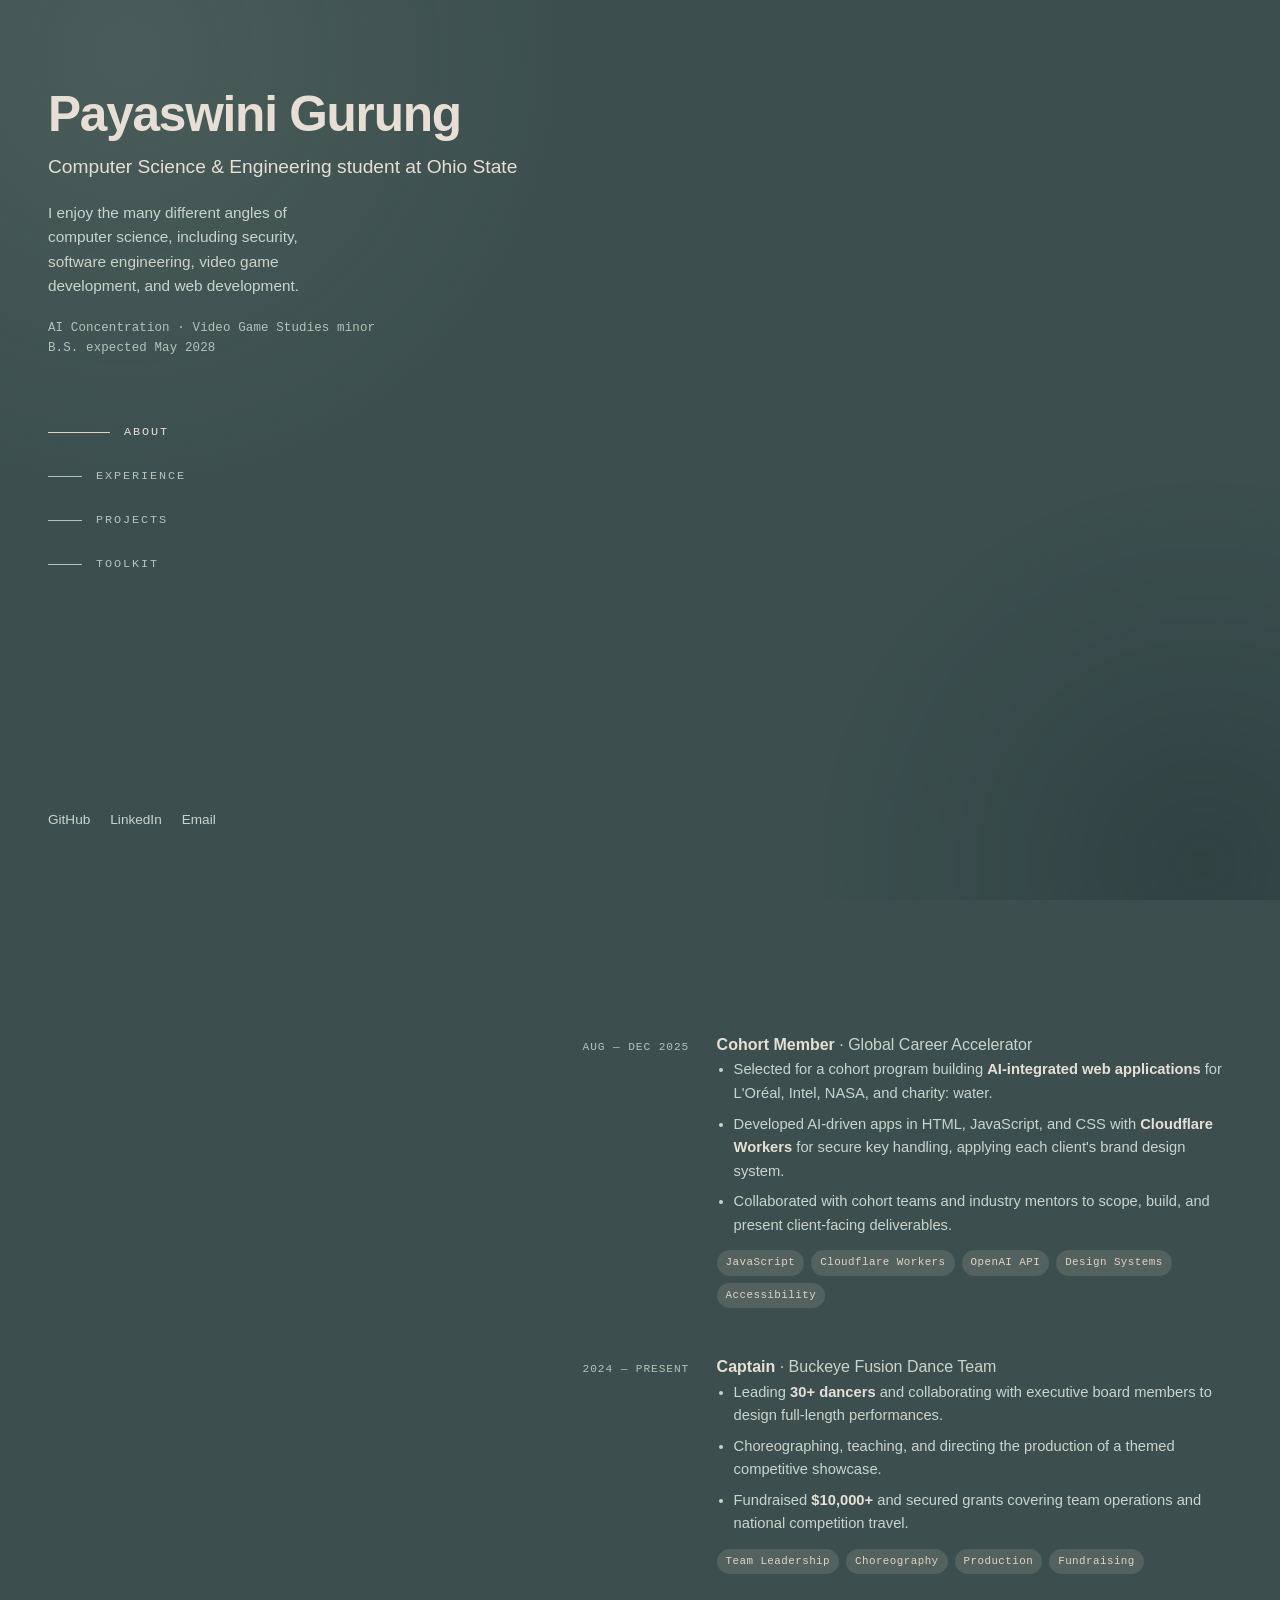
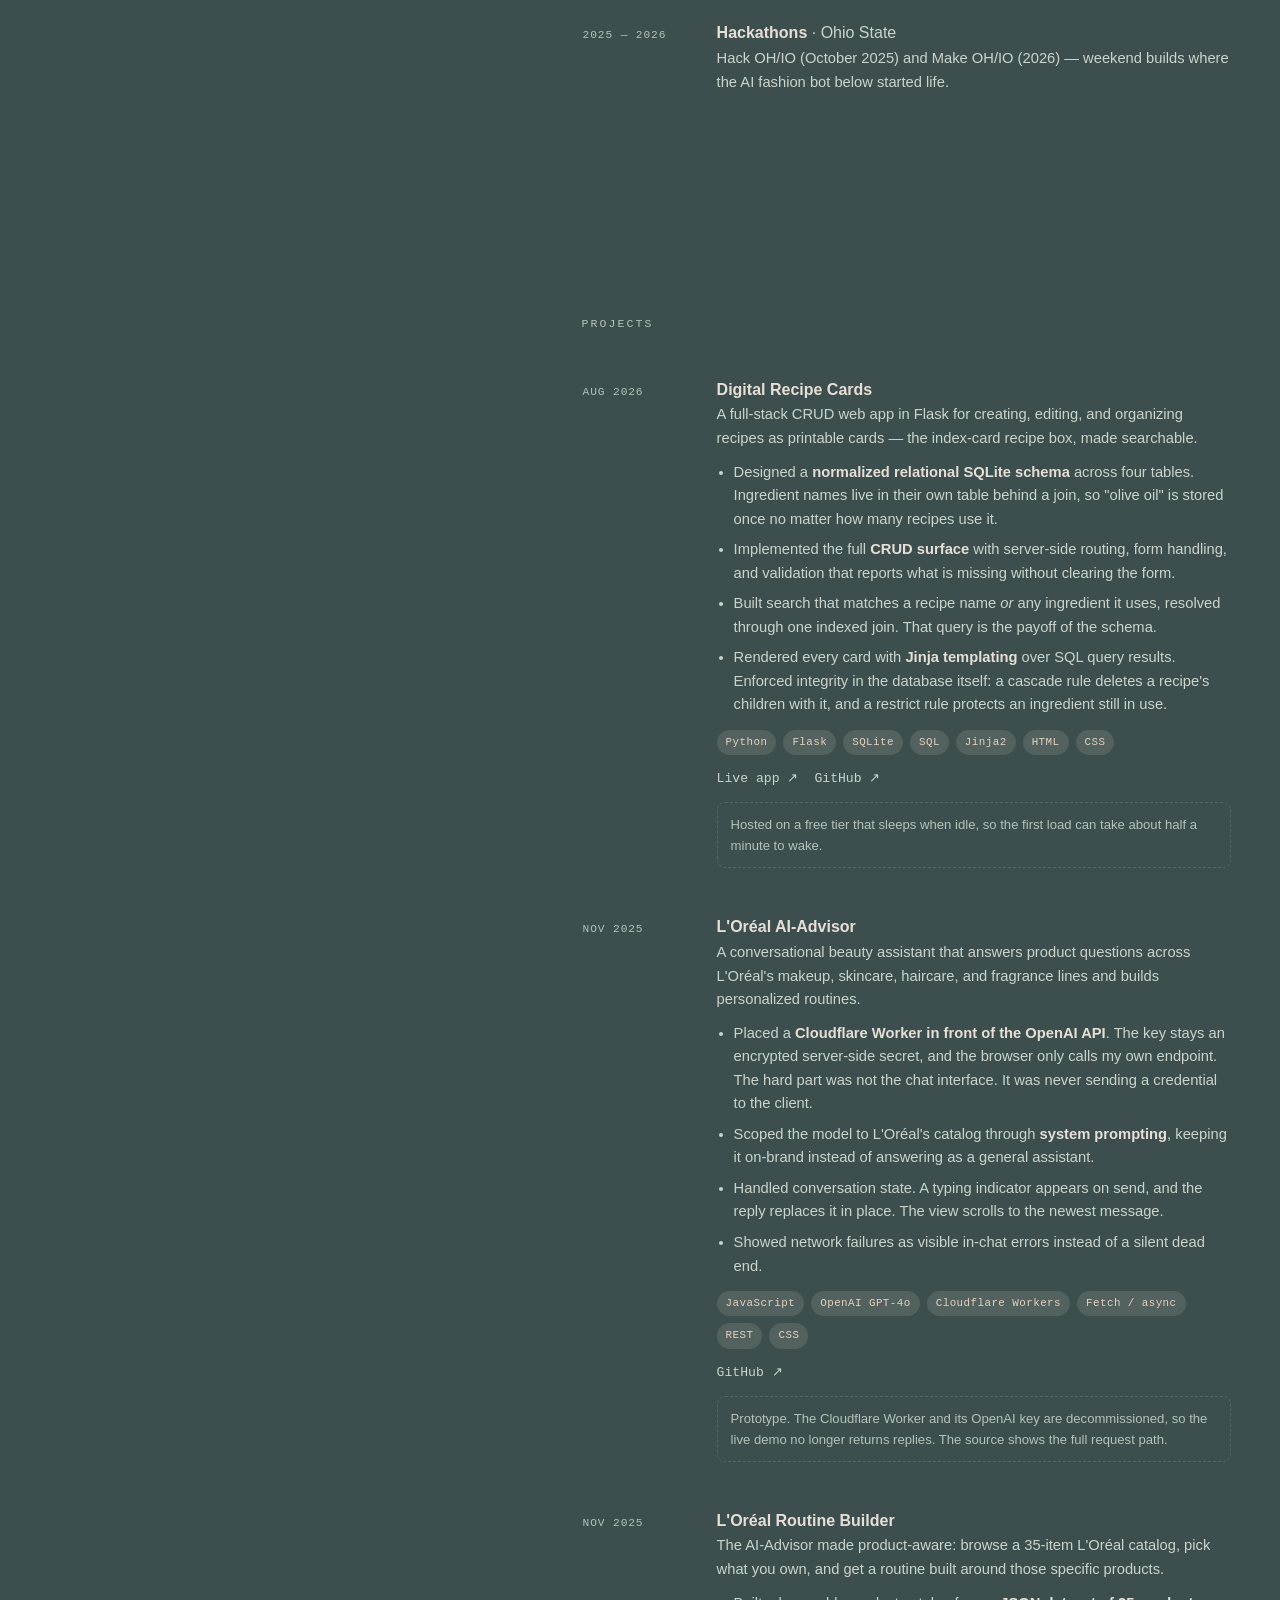
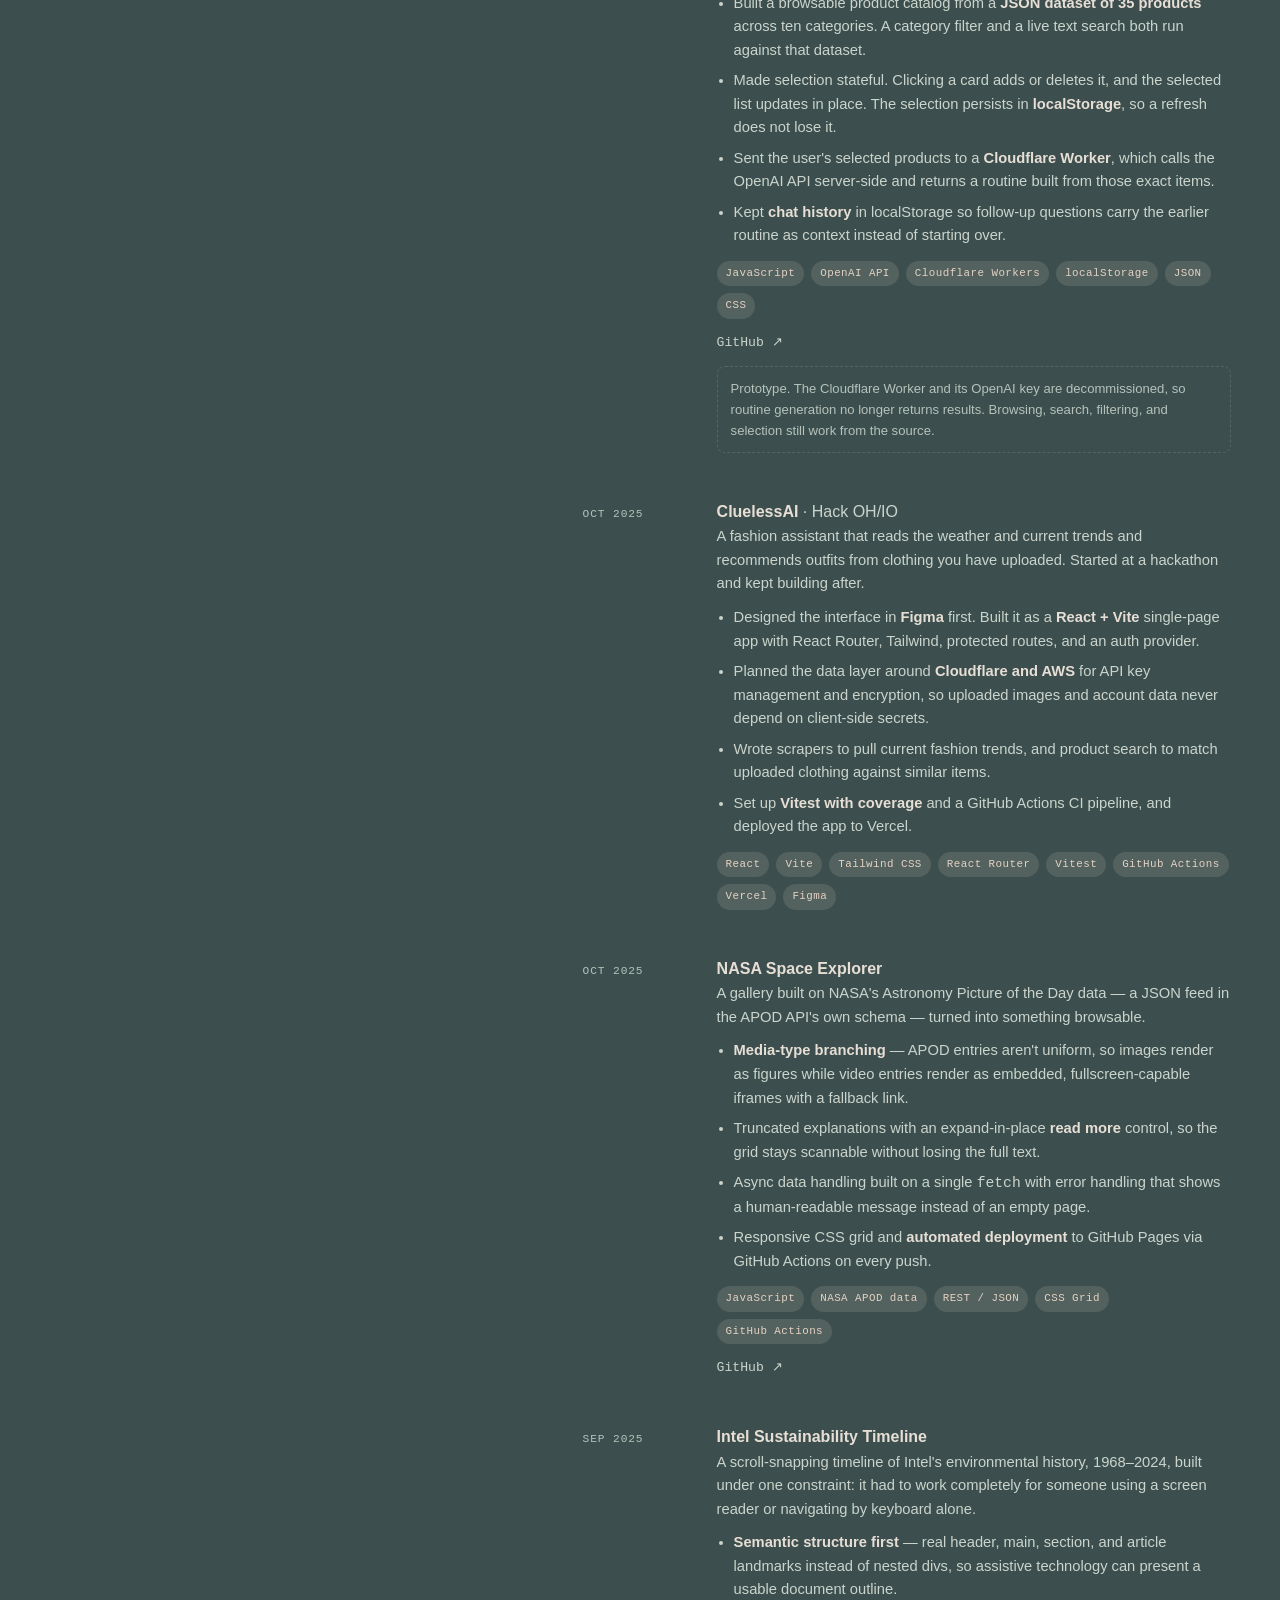
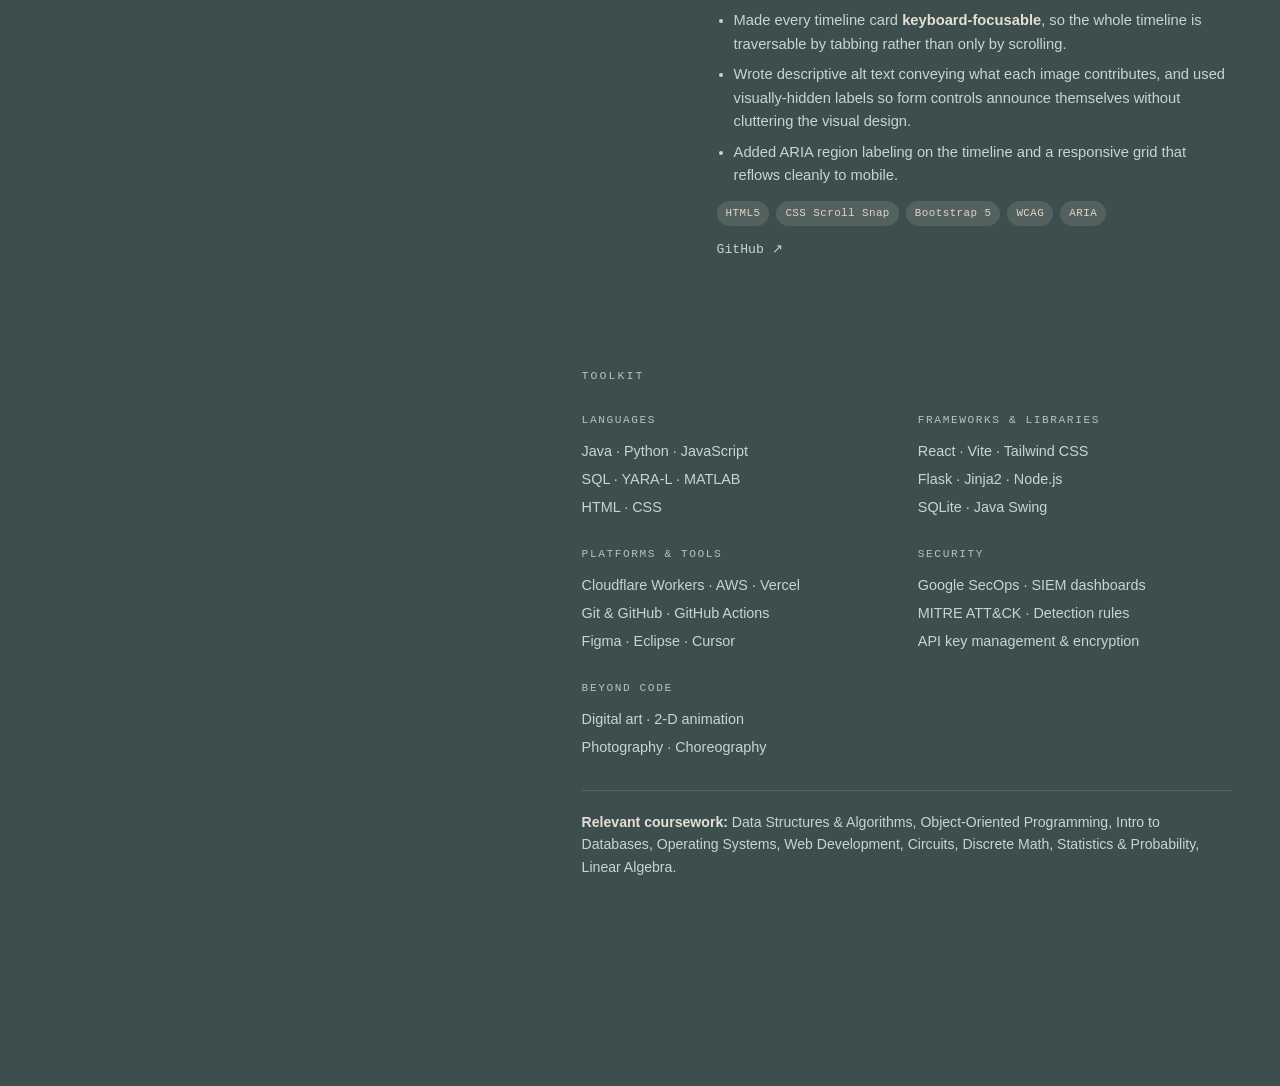
==== commit 0ab19945: "Revise personal description for clarity and inclusivity" ====
--- a/index.html
+++ b/index.html
@@ -28,8 +28,8 @@
 
      
       <p class="tagline">
-        I like computer science from a lot of angles at once — detection engineering,
-        full-stack web, AI-integrated apps, and the design side of all three.
+        I enjoy the many different angles of computer science, including security, software 
+          engineering, video game development, and web development. 
       </p>
 
       <p class="edu-line">
@@ -70,8 +70,8 @@
         </p>
         <p>
           I'm a Computer Science &amp; Engineering student at <strong>The Ohio State University</strong>,
-          concentrating in AI with a minor in Video Game Studies. I enjoy studying computer science due to 
-          its applications in many different disciplines. 
+          concentrating in AI with a minor in Video Game Studies. I enjoy studying computer science  
+          due to its problem-solving nature and its applications in many different disciplines. 
         </p>
         <p>
           Outside of class, I apply what I have learned and develop my skills further to 
@@ -79,9 +79,9 @@
           projects support my curiosities and desire to keep learning. 
         </p>
         <p>
-          Outside of code I captain Buckeye Fusion, an all female, southasian dance team with 
-          <strong>30+ members</strong>. 
-          In my free time I also do photography and work on digital art and 2-D animation.
+          Outside of code I captain Buckeye Fusion, an all-girl, South Asian dance team with 
+          <strong>30+ members</strong>. In my free time I also do 
+          photography and work on digital art and 2-D animation.
      
         </p>
       </div>
